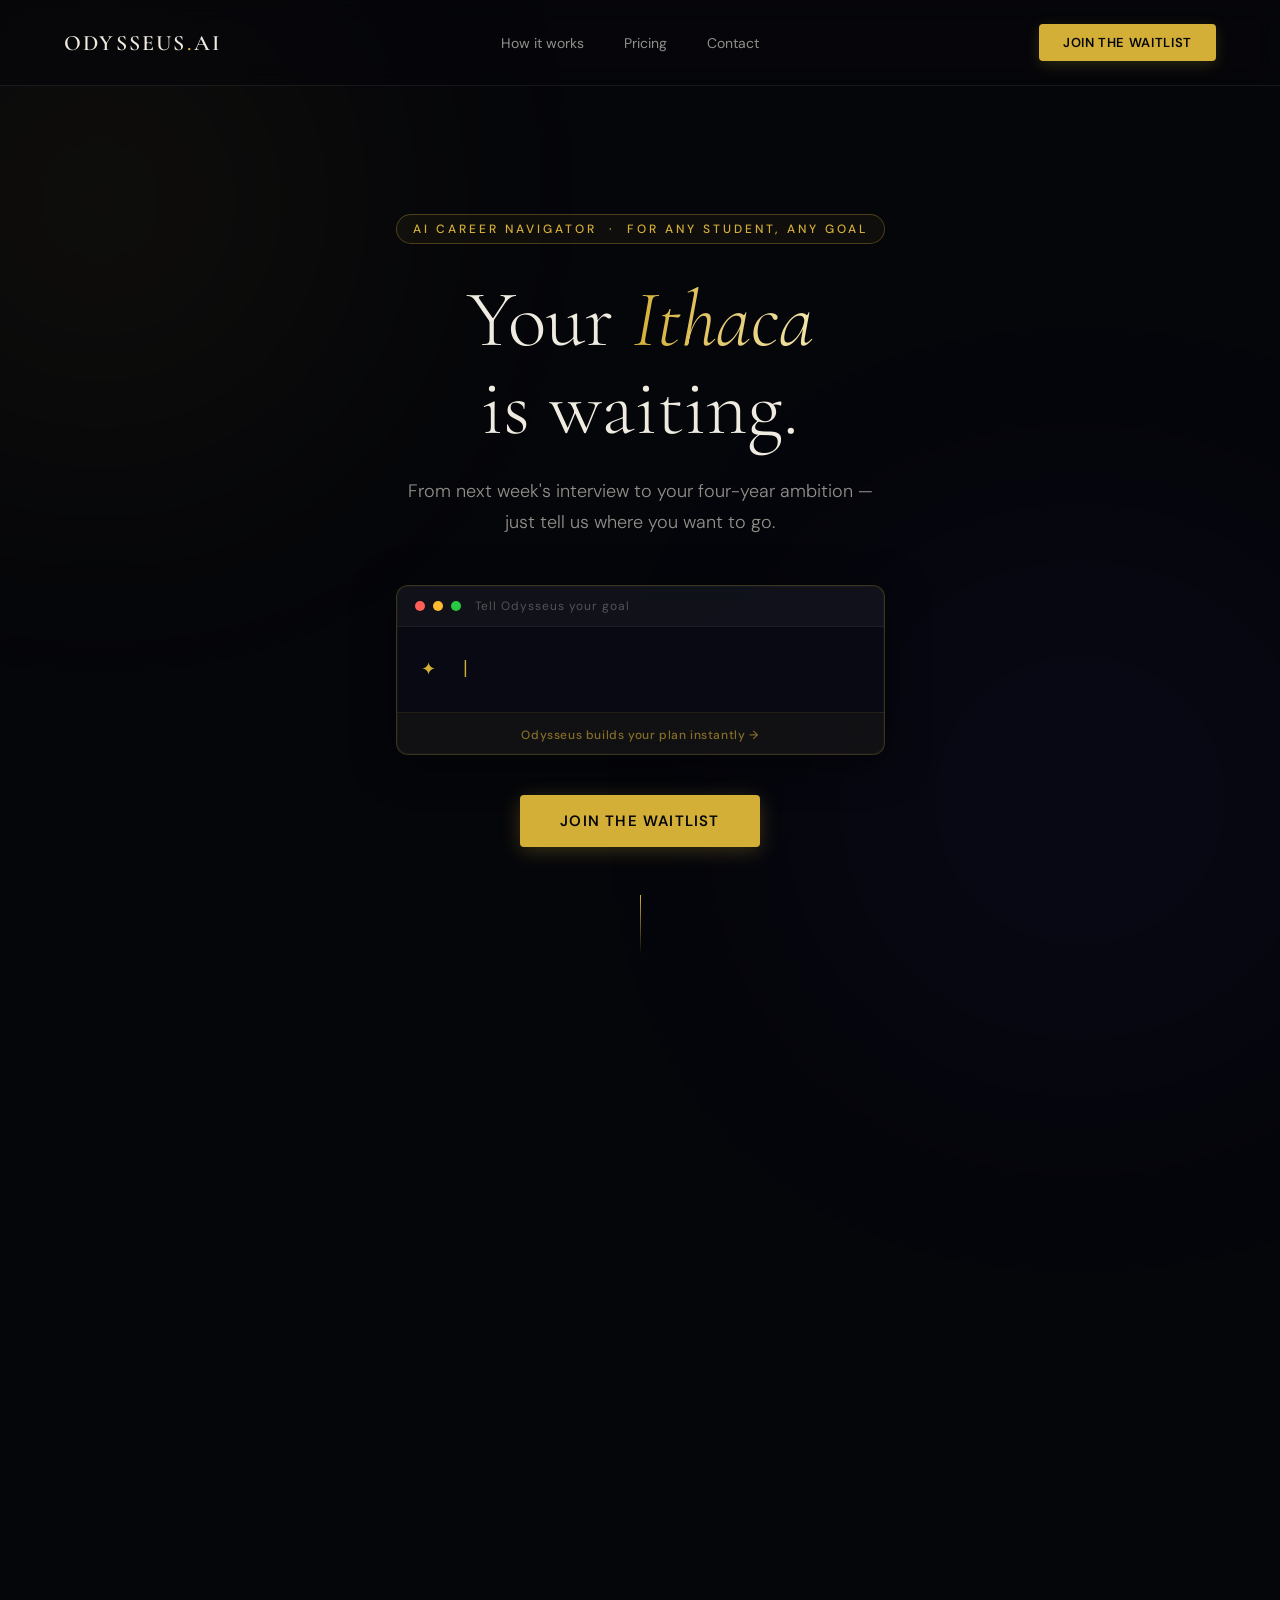
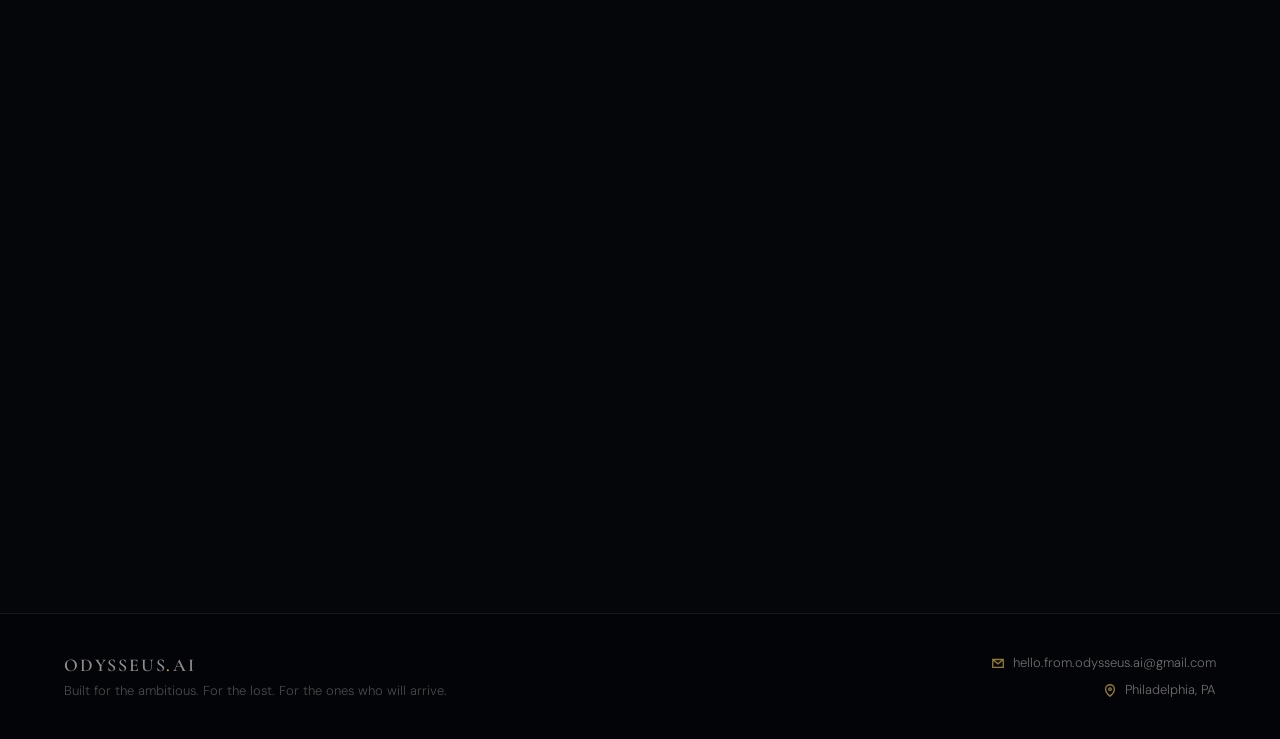
==== index.html @ 11d07e69 "changed to index.html" ====
<!DOCTYPE html>
<html lang="en">
<head>
  <meta charset="UTF-8">
  <meta name="viewport" content="width=device-width, initial-scale=1.0">
  <title>Odysseus AI | Your Ambition, Mapped.</title>
  <meta name="description" content="Odysseus AI is your personal career navigator — for interviews next week, big dreams next year, or the entire journey ahead.">
  <link rel="stylesheet" href="styles.css">
</head>
<body>
  <div class="stars" id="stars"></div>
  <div class="content">

    <nav>
      <a href="#" class="logo">ODYSSEUS<span>.</span>AI</a>
      <div class="nav-links">
        <a href="#how-sec" class="nav-link">How it works</a>
        <a href="#price-sec" class="nav-link">Pricing</a>
        <a href="#contact-sec" class="nav-link">Contact</a>
      </div>
      <a href="https://forms.gle/SqBXgmS1zUqwXqD68" target="_blank" class="nav-cta">Join the Waitlist</a>
    </nav>

    <section class="hero" style="border-top:none;">
      <div class="eyebrow fade-up">AI Career Navigator &nbsp;·&nbsp; For Any Student, Any Goal</div>
      <h1 class="hero-title fade-up delay-1">Your <em>Ithaca</em><br>is waiting.</h1>
      <p class="hero-sub fade-up delay-2">From next week's interview to your four-year ambition —<br>just tell us where you want to go.</p>

      <!-- Typing demo widget -->
      <div class="typing-demo fade-up delay-3" id="typing-demo">
        <div class="typing-header">
          <span class="typing-dot"></span>
          <span class="typing-dot"></span>
          <span class="typing-dot"></span>
          <span class="typing-label">Tell Odysseus your goal</span>
        </div>
        <div class="typing-body">
          <span class="typing-prefix">✦</span>
          <span class="typing-text" id="typing-text"></span>
          <span class="typing-cursor" id="typing-cursor">|</span>
        </div>
        <div class="typing-footer">
          <span class="typing-hint">Odysseus builds your plan instantly →</span>
        </div>
      </div>

      <a href="https://forms.gle/SqBXgmS1zUqwXqD68" target="_blank" class="hero-cta fade-up delay-4">Join the Waitlist</a>
      <div class="scroll-line fade-up" style="animation-delay:1.2s"></div>
    </section>

    <section class="reveal">
      <div class="section-label">The Problem</div>
      <div class="pain-grid">
        <div class="pain-card">
          <div class="pain-num">01</div>
          <p class="pain-text">You have big goals. No clear path to get there.</p>
        </div>
        <div class="pain-card">
          <div class="pain-num">02</div>
          <p class="pain-text">Everyone is busy. Nobody is guiding you.</p>
        </div>
        <div class="pain-card">
          <div class="pain-num">03</div>
          <p class="pain-text">Time moves fast. Most students figure it out too late.</p>
        </div>
      </div>
    </section>

    <section id="how-sec" class="reveal">
      <h2 class="sec-title">How your Odyssey works.</h2>
      <div>
        <div class="step">
          <div class="step-num">I</div>
          <div class="step-content">
            <div class="step-title">Tell us your destination</div>
            <p class="step-desc">An interview in 3 weeks. A startup dream. A medical school application. Landing at Google. Whatever it is — name it, and Odysseus begins charting your course.</p>
          </div>
          <div class="step-tag">Any Goal</div>
        </div>
        <div class="step">
          <div class="step-num">II</div>
          <div class="step-content">
            <div class="step-title">Get your personal roadmap</div>
            <p class="step-desc">Odysseus builds a precise plan — with milestones, timelines, and weekly actions — tailored exactly to where you are and where you're going.</p>
          </div>
          <div class="step-tag">Roadmap</div>
        </div>
        <div class="step">
          <div class="step-num">III</div>
          <div class="step-content">
            <div class="step-title">Execute, adapt, and arrive</div>
            <p class="step-desc">Tasks pushed to your calendar. Weekly check-ins to keep you on course. And when plans change — Odysseus recalibrates with you.</p>
          </div>
          <div class="step-tag">Execution</div>
        </div>
      </div>
    </section>

    <section class="reveal">
      <div class="section-label">What You Can Do</div>
      <h2 class="sec-title">Any horizon. Any timeline.</h2>
      <div class="use-case-list">
        <div class="use-case">
          <div class="use-case-icon">⚡</div>
          <div class="use-case-content">
            <div class="use-case-title">Immediate Goals</div>
            <p class="use-case-desc">Technical interview in 2 weeks? Scholarship deadline next month? Odysseus creates a sprint plan and keeps you focused.</p>
          </div>
          <div class="use-case-tag">Days → Weeks</div>
        </div>
        <div class="use-case">
          <div class="use-case-icon">🧭</div>
          <div class="use-case-content">
            <div class="use-case-title">Semester Milestones</div>
            <p class="use-case-desc">Internship season, research applications, club leadership — Odysseus maps the semester so nothing sneaks up on you.</p>
          </div>
          <div class="use-case-tag">Months</div>
        </div>
        <div class="use-case">
          <div class="use-case-icon">🌊</div>
          <div class="use-case-content">
            <div class="use-case-title">The Full Journey</div>
            <p class="use-case-desc">4 years of college. From orientation to offer letter. Odysseus holds the long view so you can focus on what's in front of you.</p>
          </div>
          <div class="use-case-tag">1–4 Years</div>
        </div>
      </div>
    </section>

    <section id="price-sec" class="reveal">
      <div class="section-label">Pricing</div>
      <h2 class="sec-title">Choose your vessel.</h2>
      <div class="price-grid">
        <div class="price-card">
          <div class="price-tier">Explorer</div>
          <div class="price-amount">$0</div>
          <div class="price-period">forever free</div>
          <ul class="price-features">
            <li><span class="check"></span>AI roadmap builder <span class="feat-limit">5 goals/week</span></li>
            <li><span class="check"></span>Weekly task planner <span class="feat-limit">resets weekly</span></li>
            <li><span class="check"></span>Basic milestone tracking</li>
            <li><span class="check"></span>Notion workspace template</li>
            <li><span class="check"></span>Monthly AI check-in</li>
          </ul>
        </div>
        <div class="price-card featured">
          <div class="price-badge">Most Popular</div>
          <div class="price-tier">Navigator</div>
          <div class="price-amount">$12</div>
          <div class="price-period">per month</div>
          <ul class="price-features">
            <li><span class="check"></span>Everything in Explorer <span class="feat-limit">unlimited</span></li>
            <li><span class="check"></span>Full weekly task breakdown</li>
            <li><span class="check"></span>Google Calendar sync</li>
            <li><span class="check"></span>Editable Notion workspace</li>
            <li><span class="check"></span>Weekly AI navigation check-ins</li>
            <li><span class="check"></span>Goal recalibration anytime</li>
            <li><span class="check"></span>Progress & streak tracking</li>
          </ul>
        </div>
        <div class="price-card">
          <div class="price-tier">Odysseus</div>
          <div class="price-amount">$29</div>
          <div class="price-period">per month</div>
          <ul class="price-features">
            <li><span class="check"></span>Everything in Navigator</li>
            <li><span class="check"></span>Live job market & salary data</li>
            <li><span class="check"></span>Industry & company research reports</li>
            <li><span class="check"></span>Company-specific interview prep</li>
            <li><span class="check"></span>Resume & LinkedIn AI review</li>
            <li><span class="check"></span>1-on-1 monthly strategy call</li>
            <li><span class="check"></span>Mentor network access</li>
          </ul>
        </div>
      </div>
      <p class="price-note">Pricing is indicative — join the waitlist and you'll be the first to know when we launch.</p>
    </section>


    <section class="quote-section reveal">
      <div class="quote-mark">"</div>
      <p class="quote-text">Odysseus took 10 years and still made it home. The sea is wide, the monsters are real — but Ithaca is always waiting.</p>
      <div class="quote-attr">The Odysseus Promise</div>
    </section>

    <section class="final-cta reveal">
      <h2 class="final-title">Your Odyssey<br>begins <em>now.</em></h2>
      <p class="final-sub">Stop drifting. Start rowing.<br>Your Ithaca is closer than you think.</p>
      <a href="https://forms.gle/SqBXgmS1zUqwXqD68" target="_blank" class="final-btn">Join the Waitlist</a>
    </section>

    <section id="contact-sec" class="reveal contact-section">
      <div class="section-label">Contact</div>
      <div class="contact-row">
        <a href="mailto:hello.from.odysseus.ai@gmail.com" class="contact-item">
          <span class="contact-item-label">Email</span>
          <span class="contact-item-value">hello.from.odysseus.ai@gmail.com</span>
        </a>
        <div class="contact-divider"></div>
        <div class="contact-item">
          <span class="contact-item-label">Location</span>
          <span class="contact-item-value">Philadelphia, PA</span>
        </div>
      </div>
    </section>

    <footer>
      <div class="footer-left">
        <div class="footer-logo">ODYSSEUS<span>.</span>AI</div>
        <div class="footer-copy">Built for the ambitious. For the lost. For the ones who will arrive.</div>
      </div>
      <div class="footer-contact">
        <div class="footer-contact-item">
          <svg viewBox="0 0 16 16" fill="none" stroke="currentColor" stroke-width="1.5">
            <path d="M2 4l6 5 6-5M2 4h12v9H2V4z"/>
          </svg>
          <a href="mailto:hello.from.odysseus.ai@gmail.com">hello.from.odysseus.ai@gmail.com</a>
        </div>
        <div class="footer-contact-item">
          <svg viewBox="0 0 16 16" fill="none" stroke="currentColor" stroke-width="1.5">
            <path d="M8 2C5.2 2 3 4.2 3 7c0 4 5 8 5 8s5-4 5-8c0-2.8-2.2-5-5-5zm0 6.5a1.5 1.5 0 110-3 1.5 1.5 0 010 3z"/>
          </svg>
          <span>Philadelphia, PA</span>
        </div>
      </div>
    </footer>

  </div>

  <script src="script.js"></script>
</body>
</html>
---- styles.css ----
@import url('https://fonts.googleapis.com/css2?family=Cormorant+Garamond:ital,wght@0,300;0,400;0,600;1,300;1,400&family=DM+Sans:wght@300;400;500;600&family=JetBrains+Mono:wght@400;500&display=swap');

:root {
  --bg: #05060a;
  --bg-card: rgba(255, 255, 255, 0.02);
  --bg-card-hover: rgba(255, 255, 255, 0.05);
  --text-main: #f0ebe0;
  --text-muted: rgba(240, 235, 224, 0.6);
  --accent: #d4af37;
  --border-light: rgba(240, 235, 224, 0.08);
  --border-accent: rgba(212, 175, 55, 0.3);
  --font-serif: 'Cormorant Garamond', serif;
  --font-sans: 'DM Sans', sans-serif;
  --z-background: -10;
  --z-stars: -5;
  --z-content: 1;
}

html {
  scroll-behavior: smooth;
}

* {
  box-sizing: border-box;
  margin: 0;
  padding: 0;
}

body {
  font-family: var(--font-sans);
  background: var(--bg);
  color: var(--text-main);
  overflow-x: hidden;
  position: relative;
  -webkit-font-smoothing: antialiased;
}

/* Background glowing orbs */
body::before, body::after {
  content: '';
  position: fixed;
  width: 600px;
  height: 600px;
  border-radius: 50%;
  filter: blur(150px);
  z-index: var(--z-background);
  opacity: 0.15;
  pointer-events: none;
}

body::before {
  top: -100px;
  left: -200px;
  background: radial-gradient(circle, var(--accent), transparent 70%);
}

body::after {
  bottom: -200px;
  right: -100px;
  background: radial-gradient(circle, #5b4dff, transparent 70%);
}

.stars {
  position: fixed;
  top: 0;
  left: 0;
  right: 0;
  bottom: 0;
  pointer-events: none;
  z-index: var(--z-stars);
}

.star {
  position: absolute;
  background: #fff;
  border-radius: 50%;
  box-shadow: 0 0 4px #fff;
  animation: twinkle 3s infinite alternate;
}

@keyframes twinkle {
  0% { opacity: 0.1; transform: scale(0.8); }
  100% { opacity: 0.8; transform: scale(1.2); }
}

.content {
  position: relative;
  z-index: var(--z-content);
  display: flex;
  flex-direction: column;
  min-height: 100vh;
}

nav {
  display: flex;
  align-items: center;
  justify-content: space-between;
  padding: 1.5rem 4rem;
  background: rgba(5, 6, 10, 0.6);
  backdrop-filter: blur(12px);
  -webkit-backdrop-filter: blur(12px);
  border-bottom: 1px solid var(--border-light);
  position: sticky;
  top: 0;
  z-index: 100;
}

.logo {
  font-family: var(--font-serif);
  font-size: 22px;
  font-weight: 600;
  letter-spacing: 0.1em;
  color: var(--text-main);
  text-decoration: none;
}

.logo span {
  color: var(--accent);
}

.nav-links {
  display: flex;
  gap: 2.5rem;
  align-items: center;
}

.nav-link {
  font-size: 14px;
  font-weight: 400;
  color: var(--text-muted);
  text-decoration: none;
  transition: all 0.3s ease;
  position: relative;
}

.nav-link:hover {
  color: var(--text-main);
}

.nav-link::after {
  content: '';
  position: absolute;
  bottom: -4px;
  left: 0;
  width: 0%;
  height: 1px;
  background: var(--accent);
  transition: width 0.3s ease;
}

.nav-link:hover::after {
  width: 100%;
}

.nav-cta {
  font-size: 13px;
  font-weight: 600;
  color: var(--bg);
  background: var(--accent);
  text-decoration: none;
  padding: 10px 24px;
  border-radius: 4px;
  letter-spacing: 0.05em;
  text-transform: uppercase;
  transition: all 0.3s ease;
  box-shadow: 0 4px 15px rgba(212, 175, 55, 0.2);
}

.nav-cta:hover {
  transform: translateY(-2px);
  box-shadow: 0 6px 20px rgba(212, 175, 55, 0.4);
}

.hero {
  text-align: center;
  padding: 8rem 2rem 5rem;
  max-width: 800px;
  margin: 0 auto;
}

.eyebrow {
  font-size: 12px;
  font-weight: 500;
  letter-spacing: 0.25em;
  color: var(--accent);
  text-transform: uppercase;
  margin-bottom: 2rem;
  display: inline-block;
  padding: 6px 16px;
  border: 1px solid var(--border-accent);
  border-radius: 20px;
  background: rgba(212, 175, 55, 0.05);
}

.hero-title {
  font-family: var(--font-serif);
  font-size: 80px;
  font-weight: 300;
  line-height: 1.1;
  color: var(--text-main);
  margin-bottom: 1.5rem;
}

.hero-title em {
  font-style: italic;
  background: linear-gradient(to right, #d4af37, #f3e5ab);
  -webkit-background-clip: text;
  -webkit-text-fill-color: transparent;
  background-clip: text;
}

.hero-sub {
  font-size: 18px;
  font-weight: 300;
  color: var(--text-muted);
  line-height: 1.7;
  margin-bottom: 3rem;
  max-width: 600px;
  margin-left: auto;
  margin-right: auto;
}

.hero-cta {
  display: inline-block;
  font-size: 15px;
  font-weight: 600;
  letter-spacing: 0.08em;
  color: var(--bg);
  background: var(--accent);
  text-decoration: none;
  padding: 16px 40px;
  border-radius: 4px;
  transition: all 0.3s ease;
  text-transform: uppercase;
  box-shadow: 0 4px 20px rgba(212, 175, 55, 0.25);
}

.hero-cta:hover {
  transform: translateY(-2px);
  box-shadow: 0 8px 25px rgba(212, 175, 55, 0.4);
}

.scroll-line {
  width: 1px;
  height: 60px;
  background: linear-gradient(to bottom, var(--accent), transparent);
  margin: 3rem auto 0;
}

/* ── Typing Demo ─────────────────────────────────────── */
.typing-demo {
  margin: 2.5rem auto 2.5rem;
  max-width: 600px;
  background: rgba(10, 12, 22, 0.7);
  border: 1px solid rgba(212, 175, 55, 0.25);
  border-radius: 12px;
  overflow: hidden;
  box-shadow: 0 8px 40px rgba(0,0,0,0.5), 0 0 0 1px rgba(255,255,255,0.03) inset;
  backdrop-filter: blur(12px);
  -webkit-backdrop-filter: blur(12px);
}

.typing-header {
  display: flex;
  align-items: center;
  gap: 8px;
  padding: 12px 18px;
  background: rgba(255,255,255,0.03);
  border-bottom: 1px solid rgba(255,255,255,0.05);
}

.typing-dot {
  width: 10px;
  height: 10px;
  border-radius: 50%;
  background: rgba(255,255,255,0.12);
}
.typing-dot:nth-child(1) { background: #ff5f57; }
.typing-dot:nth-child(2) { background: #febc2e; }
.typing-dot:nth-child(3) { background: #28c840; }

.typing-label {
  font-size: 12px;
  color: rgba(240,235,224,0.3);
  letter-spacing: 0.08em;
  margin-left: 6px;
}

.typing-body {
  padding: 1.75rem 1.5rem;
  display: flex;
  align-items: flex-start;
  gap: 12px;
  min-height: 80px;
}

.typing-prefix {
  color: var(--accent);
  font-size: 18px;
  flex-shrink: 0;
  margin-top: 2px;
}

.typing-text {
  font-family: 'JetBrains Mono', monospace;
  font-size: 16px;
  font-weight: 400;
  color: var(--text-main);
  line-height: 1.6;
  letter-spacing: 0.01em;
}

.typing-cursor {
  font-family: 'JetBrains Mono', monospace;
  font-size: 18px;
  color: var(--accent);
  font-weight: 300;
  line-height: 1.6;
  transition: opacity 0.1s;
}

.typing-footer {
  padding: 10px 18px;
  background: rgba(212,175,55,0.04);
  border-top: 1px solid rgba(212,175,55,0.1);
}

.typing-hint {
  font-size: 12px;
  color: rgba(212,175,55,0.6);
  letter-spacing: 0.05em;
  font-weight: 500;
}

/* Animations that are purely for load */
.fade-up {
  opacity: 0;
  animation: fadeUpAnim 0.8s forwards ease-out;
}
.delay-1 { animation-delay: 0.2s; }
.delay-2 { animation-delay: 0.4s; }
.delay-3 { animation-delay: 0.6s; }
.delay-4 { animation-delay: 0.8s; }

@keyframes fadeUpAnim {
  from { opacity: 0; transform: translateY(20px); }
  to { opacity: 1; transform: translateY(0); }
}

/* Scroll reveal via JS */
.reveal {
  opacity: 0;
  transform: translateY(30px);
  transition: all 0.8s cubic-bezier(0.5, 0, 0, 1);
}
.reveal.active {
  opacity: 1;
  transform: translateY(0);
}

section {
  padding: 7rem 2rem;
  max-width: 900px;
  margin: 0 auto;
  border-top: 1px solid var(--border-light);
}

.section-label {
  font-size: 12px;
  font-weight: 500;
  letter-spacing: 0.2em;
  color: var(--accent);
  text-transform: uppercase;
  margin-bottom: 2.5rem;
  display: flex;
  align-items: center;
  gap: 12px;
}

.section-label::before {
  content: '';
  width: 30px;
  height: 1px;
  background: var(--accent);
}

.sec-title {
  font-family: var(--font-serif);
  font-size: 48px;
  font-weight: 300;
  color: var(--text-main);
  margin-bottom: 3.5rem;
  line-height: 1.2;
}

.pain-grid {
  display: grid;
  grid-template-columns: repeat(auto-fit, minmax(240px, 1fr));
  gap: 1.5rem;
}

.pain-card {
  background: var(--bg-card);
  border: 1px solid var(--border-light);
  border-radius: 8px;
  padding: 2.5rem 2rem;
  transition: all 0.4s ease;
  backdrop-filter: blur(10px);
  -webkit-backdrop-filter: blur(10px);
}

.pain-card:hover {
  background: var(--bg-card-hover);
  transform: translateY(-5px);
  border-color: var(--border-accent);
  box-shadow: 0 10px 30px rgba(0,0,0,0.5);
}

.pain-num {
  font-family: var(--font-serif);
  font-size: 56px;
  font-weight: 300;
  color: rgba(212, 175, 55, 0.15);
  line-height: 1;
  margin-bottom: 1rem;
  transition: color 0.4s ease;
}

.pain-card:hover .pain-num {
  color: rgba(212, 175, 55, 0.4);
}

.pain-text {
  font-size: 16px;
  font-weight: 300;
  line-height: 1.7;
  color: var(--text-muted);
}

.step {
  display: flex;
  gap: 2.5rem;
  padding: 3rem 0;
  border-bottom: 1px solid var(--border-light);
  align-items: flex-start;
  transition: all 0.3s ease;
}

.step:first-of-type {
  border-top: 1px solid var(--border-light);
}

.step:hover {
  background: rgba(255, 255, 255, 0.01);
  padding-left: 1rem;
}

.step-num {
  font-family: var(--font-serif);
  font-size: 16px;
  color: var(--accent);
  min-width: 32px;
  padding-top: 2px;
  letter-spacing: 0.1em;
}

.step-content {
  flex: 1;
}

.step-title {
  font-size: 20px;
  font-weight: 500;
  color: var(--text-main);
  margin-bottom: 0.75rem;
}

.step-desc {
  font-size: 15px;
  font-weight: 300;
  color: var(--text-muted);
  line-height: 1.7;
}

.step-tag {
  font-size: 11px;
  font-weight: 600;
  letter-spacing: 0.1em;
  color: var(--accent);
  border: 1px solid var(--border-accent);
  padding: 4px 12px;
  border-radius: 20px;
  white-space: nowrap;
  background: rgba(212, 175, 55, 0.05);
}

/* SIGNUP */
.signup-wrap {
  background: linear-gradient(145deg, rgba(20, 22, 35, 0.8), rgba(10, 12, 20, 0.9));
  border: 1px solid var(--border-accent);
  border-radius: 12px;
  padding: 4rem;
  max-width: 600px;
  margin: 0 auto;
  box-shadow: 0 20px 50px rgba(0,0,0,0.5), inset 0 0 0 1px rgba(255,255,255,0.02);
  backdrop-filter: blur(20px);
  -webkit-backdrop-filter: blur(20px);
}

.signup-title {
  font-family: var(--font-serif);
  font-size: 38px;
  font-weight: 300;
  color: var(--text-main);
  margin-bottom: 0.5rem;
  text-align: center;
}

.signup-sub {
  font-size: 15px;
  color: var(--text-muted);
  text-align: center;
  margin-bottom: 2.5rem;
  font-weight: 300;
}

.field {
  margin-bottom: 1.5rem;
}

.field label {
  display: block;
  font-size: 12px;
  font-weight: 600;
  letter-spacing: 0.15em;
  color: var(--text-muted);
  text-transform: uppercase;
  margin-bottom: 0.75rem;
}

.field input,
.field select,
.field textarea {
  width: 100%;
  background: rgba(0, 0, 0, 0.2);
  border: 1px solid var(--border-light);
  color: var(--text-main);
  padding: 14px 16px;
  border-radius: 6px;
  font-size: 15px;
  font-family: var(--font-sans);
  outline: none;
  transition: all 0.3s ease;
  resize: none;
}

.field input::placeholder,
.field textarea::placeholder {
  color: rgba(240, 235, 224, 0.3);
}

.field input:focus,
.field select:focus,
.field textarea:focus {
  border-color: var(--accent);
  background: rgba(0, 0, 0, 0.4);
  box-shadow: 0 0 0 3px rgba(212, 175, 55, 0.1);
}

.field select {
  appearance: none;
  background-image: url("data:image/svg+xml,%3Csvg xmlns='http://www.w3.org/2000/svg' width='10' height='6'%3E%3Cpath d='M0 0l5 6 5-6z' fill='%23d4af37'/%3E%3C/svg%3E");
  background-repeat: no-repeat;
  background-position: right 16px center;
  cursor: pointer;
}

.field select option {
  background: var(--bg);
  color: var(--text-main);
}

.submit-btn {
  width: 100%;
  background: var(--accent);
  color: var(--bg);
  border: none;
  padding: 16px;
  font-size: 15px;
  font-weight: 600;
  letter-spacing: 0.1em;
  border-radius: 6px;
  cursor: pointer;
  margin-top: 1rem;
  transition: all 0.3s ease;
  text-transform: uppercase;
}

.submit-btn:hover {
  transform: translateY(-2px);
  box-shadow: 0 8px 25px rgba(212, 175, 55, 0.3);
}

.signup-note {
  text-align: center;
  font-size: 13px;
  color: rgba(240, 235, 224, 0.4);
  margin-top: 1.5rem;
  font-weight: 300;
}

/* PRICING */
.price-grid {
  display: grid;
  grid-template-columns: repeat(auto-fit, minmax(260px, 1fr));
  gap: 2rem;
  align-items: center;
}

.price-card {
  background: var(--bg-card);
  border: 1px solid var(--border-light);
  padding: 3rem 2rem;
  border-radius: 12px;
  position: relative;
  transition: all 0.4s ease;
  backdrop-filter: blur(10px);
  -webkit-backdrop-filter: blur(10px);
}

.price-card:hover {
  background: var(--bg-card-hover);
  transform: translateY(-10px);
  border-color: rgba(240, 235, 224, 0.2);
}

.price-card.featured {
  background: linear-gradient(180deg, rgba(20, 22, 35, 0.6) 0%, rgba(10, 12, 20, 0.8) 100%);
  border: 1px solid var(--border-accent);
  transform: scale(1.05);
  box-shadow: 0 20px 40px rgba(0,0,0,0.4);
}

.price-card.featured:hover {
  transform: scale(1.05) translateY(-5px);
  box-shadow: 0 30px 50px rgba(0,0,0,0.6);
}

.price-badge {
  position: absolute;
  top: -12px;
  left: 50%;
  transform: translateX(-50%);
  font-size: 11px;
  font-weight: 600;
  letter-spacing: 0.15em;
  text-transform: uppercase;
  color: var(--bg);
  background: var(--accent);
  padding: 4px 16px;
  border-radius: 20px;
}

.price-tier {
  font-size: 14px;
  font-weight: 600;
  letter-spacing: 0.15em;
  color: var(--text-muted);
  text-transform: uppercase;
  margin-bottom: 0.5rem;
}

.price-amount {
  font-family: var(--font-serif);
  font-size: 64px;
  font-weight: 300;
  color: var(--text-main);
  line-height: 1;
}

.price-period {
  font-size: 14px;
  color: rgba(240, 235, 224, 0.4);
  font-weight: 300;
  margin-bottom: 2rem;
}

.price-features {
  list-style: none;
  margin-bottom: 2.5rem;
}

.price-features li {
  font-size: 14px;
  font-weight: 300;
  color: var(--text-muted);
  padding: 10px 0;
  border-bottom: 1px solid rgba(240, 235, 224, 0.05);
  display: flex;
  align-items: center;
  gap: 12px;
}

.price-features li:last-child {
  border-bottom: none;
}

.feat-limit {
  font-size: 10px;
  font-weight: 600;
  letter-spacing: 0.1em;
  text-transform: uppercase;
  color: rgba(212, 175, 55, 0.7);
  background: rgba(212, 175, 55, 0.08);
  border: 1px solid rgba(212, 175, 55, 0.2);
  padding: 2px 7px;
  border-radius: 20px;
  margin-left: auto;
  white-space: nowrap;
}

.check {
  width: 16px;
  height: 16px;
  border-radius: 50%;
  background: rgba(212, 175, 55, 0.15);
  display: inline-flex;
  align-items: center;
  justify-content: center;
  flex-shrink: 0;
}

.check::after {
  content: '';
  width: 6px;
  height: 6px;
  border-radius: 50%;
  background: var(--accent);
  display: block;
}

.price-btn {
  width: 100%;
  background: transparent;
  border: 1px solid var(--accent);
  color: var(--accent);
  padding: 14px;
  font-size: 14px;
  font-weight: 600;
  letter-spacing: 0.1em;
  border-radius: 6px;
  cursor: pointer;
  transition: all 0.3s ease;
  text-transform: uppercase;
  text-decoration: none;
  display: inline-block;
  text-align: center;
}

.price-btn:hover {
  background: rgba(212, 175, 55, 0.1);
}

.price-btn.primary {
  background: var(--accent);
  color: var(--bg);
}

.price-btn.primary:hover {
  background: #e6c245;
  box-shadow: 0 4px 15px rgba(212, 175, 55, 0.3);
}

.price-note {
  margin-top: 2rem;
  font-size: 13px;
  font-weight: 300;
  color: var(--text-muted);
  text-align: center;
}



/* ── Use Cases ───────────────────────────────────────── */
.use-case-list {
  display: flex;
  flex-direction: column;
  gap: 1px;
  background: var(--border-light);
  border-radius: 12px;
  overflow: hidden;
}

.use-case {
  background: var(--bg);
  padding: 2rem 2.5rem;
  display: flex;
  align-items: center;
  gap: 2rem;
  transition: all 0.35s ease;
  cursor: default;
}

.use-case:hover {
  background: var(--bg-card-hover);
  padding-left: 3rem;
}

.use-case-icon {
  font-size: 28px;
  min-width: 40px;
  text-align: center;
}

.use-case-content {
  flex: 1;
}

.use-case-title {
  font-size: 17px;
  font-weight: 500;
  color: var(--text-main);
  margin-bottom: 4px;
}

.use-case-desc {
  font-size: 14px;
  font-weight: 300;
  color: var(--text-muted);
  line-height: 1.65;
}

.use-case-tag {
  font-size: 12px;
  font-weight: 600;
  letter-spacing: 0.1em;
  color: var(--accent);
  border: 1px solid var(--border-accent);
  padding: 5px 14px;
  border-radius: 20px;
  white-space: nowrap;
  background: rgba(212,175,55,0.05);
}

/* ── Contact Section ─────────────────────────────────── */
.contact-section {
  padding-top: 3rem;
  padding-bottom: 3rem;
}

.contact-row {
  display: flex;
  align-items: center;
  gap: 0;
  flex-wrap: wrap;
}

.contact-item {
  display: flex;
  flex-direction: column;
  gap: 4px;
  padding: 1.25rem 2.5rem;
  text-decoration: none;
  transition: background 0.25s ease;
  border-radius: 8px;
}

a.contact-item:hover {
  background: rgba(255, 255, 255, 0.03);
}

a.contact-item:hover .contact-item-value {
  color: var(--accent);
}

.contact-item-label {
  font-size: 11px;
  font-weight: 600;
  letter-spacing: 0.18em;
  text-transform: uppercase;
  color: var(--accent);
}

.contact-item-value {
  font-size: 15px;
  font-weight: 300;
  color: var(--text-main);
  transition: color 0.2s ease;
}

.contact-divider {
  width: 1px;
  height: 36px;
  background: var(--border-light);
  flex-shrink: 0;
}

/* QUOTE */
.quote-section {
  text-align: center;
  padding: 10rem 2rem;
}

.quote-mark {
  font-family: var(--font-serif);
  font-size: 100px;
  font-weight: 300;
  color: rgba(212, 175, 55, 0.2);
  line-height: 0;
  margin-bottom: 2rem;
}

.quote-text {
  font-family: var(--font-serif);
  font-size: 36px;
  font-weight: 300;
  font-style: italic;
  line-height: 1.4;
  color: var(--text-main);
  margin-bottom: 2rem;
  max-width: 800px;
  margin-left: auto;
  margin-right: auto;
}

.quote-attr {
  font-size: 13px;
  letter-spacing: 0.2em;
  color: var(--accent);
  text-transform: uppercase;
  font-weight: 600;
}

/* FINAL */
.final-cta {
  text-align: center;
  background: linear-gradient(180deg, var(--bg) 0%, rgba(20, 22, 35, 0.5) 100%);
  padding: 8rem 2rem;
  border-top: none;
}

.final-title {
  font-family: var(--font-serif);
  font-size: 64px;
  font-weight: 300;
  color: var(--text-main);
  line-height: 1.1;
  margin-bottom: 1.5rem;
}

.final-title em {
  font-style: italic;
  color: var(--accent);
}

.final-sub {
  font-size: 18px;
  font-weight: 300;
  color: var(--text-muted);
  margin-bottom: 3rem;
  line-height: 1.7;
}

.final-btn {
  display: inline-block;
  font-size: 15px;
  font-weight: 600;
  letter-spacing: 0.1em;
  color: var(--bg);
  background: var(--accent);
  text-decoration: none;
  padding: 18px 48px;
  border-radius: 6px;
  transition: all 0.3s ease;
  text-transform: uppercase;
  box-shadow: 0 4px 20px rgba(212, 175, 55, 0.3);
}

.final-btn:hover {
  transform: translateY(-3px);
  box-shadow: 0 10px 30px rgba(212, 175, 55, 0.5);
}

footer {
  padding: 2.5rem 4rem;
  border-top: 1px solid var(--border-light);
  display: flex;
  align-items: center;
  justify-content: space-between;
  flex-wrap: wrap;
  gap: 2rem;
  background: #030408;
  margin-top: auto;
}

.footer-left {
  display: flex;
  flex-direction: column;
  gap: 6px;
}

.footer-logo {
  font-family: var(--font-serif);
  font-size: 18px;
  font-weight: 600;
  color: var(--text-muted);
  letter-spacing: 0.1em;
}

.footer-logo span {
  color: var(--accent);
}

.footer-copy {
  font-size: 13px;
  color: rgba(240, 235, 224, 0.3);
  font-weight: 300;
}

.footer-contact {
  display: flex;
  flex-direction: column;
  gap: 10px;
  align-items: flex-end;
}

.footer-contact-item {
  display: flex;
  align-items: center;
  gap: 8px;
  font-size: 13px;
  color: rgba(240, 235, 224, 0.45);
  font-weight: 300;
  transition: color 0.2s ease;
}

.footer-contact-item:hover {
  color: var(--accent);
}

.footer-contact-item svg {
  width: 14px;
  height: 14px;
  stroke: var(--accent);
  flex-shrink: 0;
  opacity: 0.7;
}

.footer-contact-item a {
  color: inherit;
  text-decoration: none;
  transition: color 0.2s ease;
}

.footer-contact-item a:hover {
  color: var(--accent);
}

@media(max-width:800px) {
  .price-grid {
    grid-template-columns: 1fr;
  }
  .price-card.featured {
    transform: none;
  }
  .price-card.featured:hover {
    transform: translateY(-5px);
  }
  .use-case {
    flex-direction: column;
    align-items: flex-start;
    gap: 1rem;
  }
  .use-case-tag {
    align-self: flex-start;
  }
  .step {
    flex-direction: column;
    gap: 1rem;
  }
}

@media(max-width:600px) {
  nav {
    padding: 1.5rem 2rem;
  }
  .hero-title {
    font-size: 52px;
  }
  .sec-title {
    font-size: 36px;
  }
  .nav-links {
    display: none;
  }
  .signup-wrap {
    padding: 2rem;
  }
  .quote-text {
    font-size: 24px;
  }
  .final-title {
    font-size: 42px;
  }
}
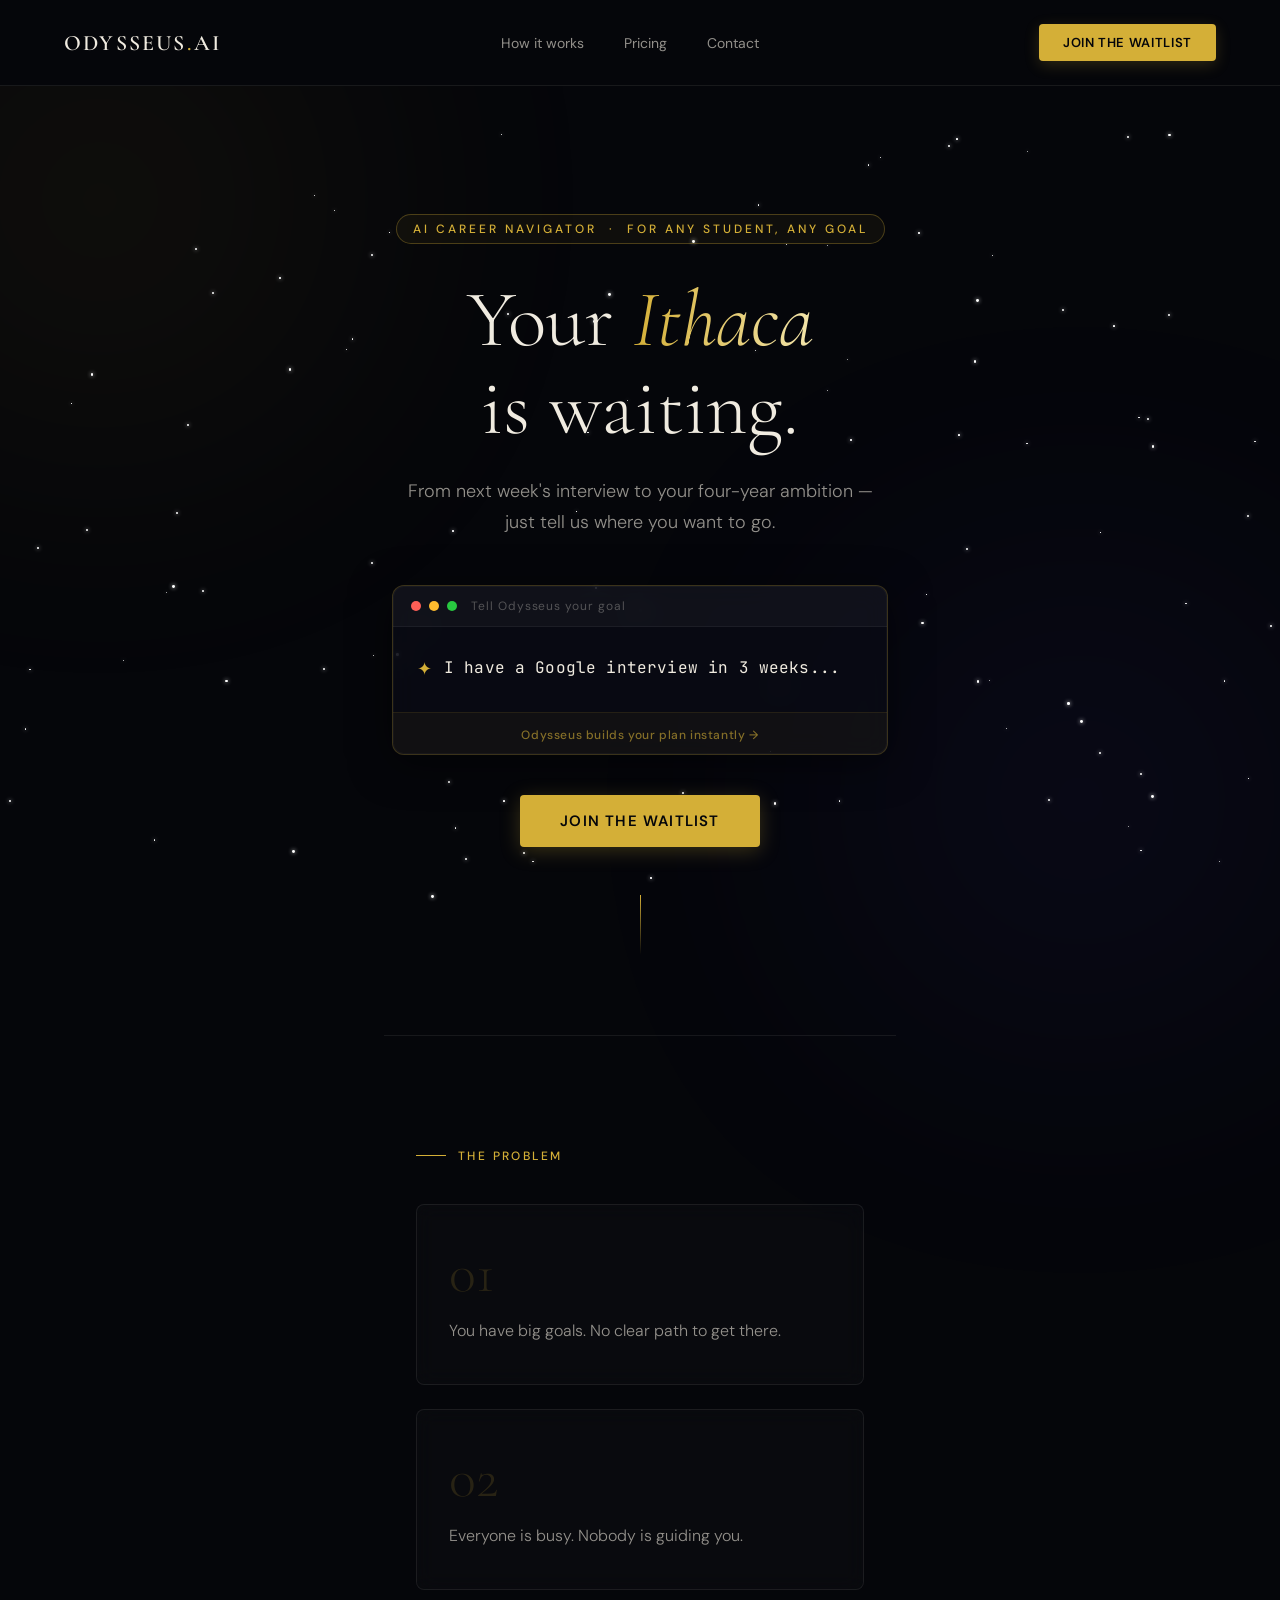
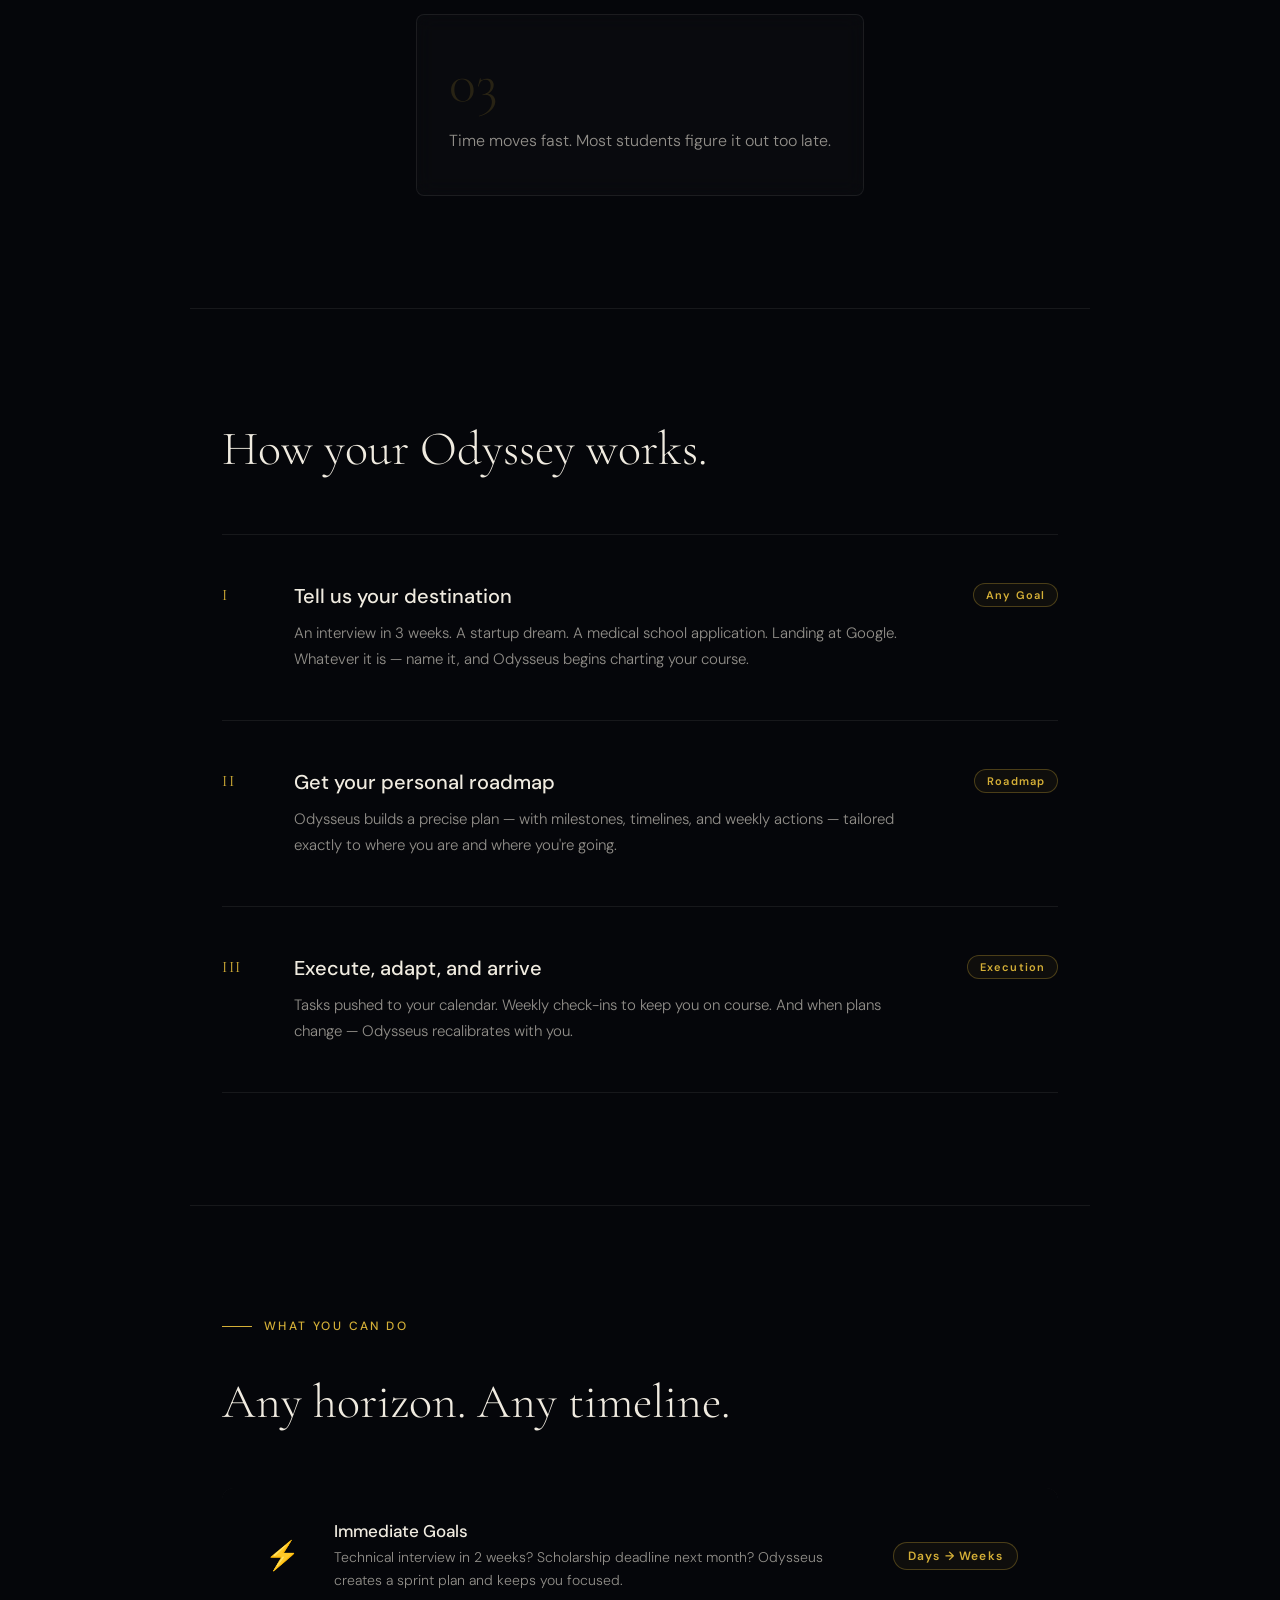
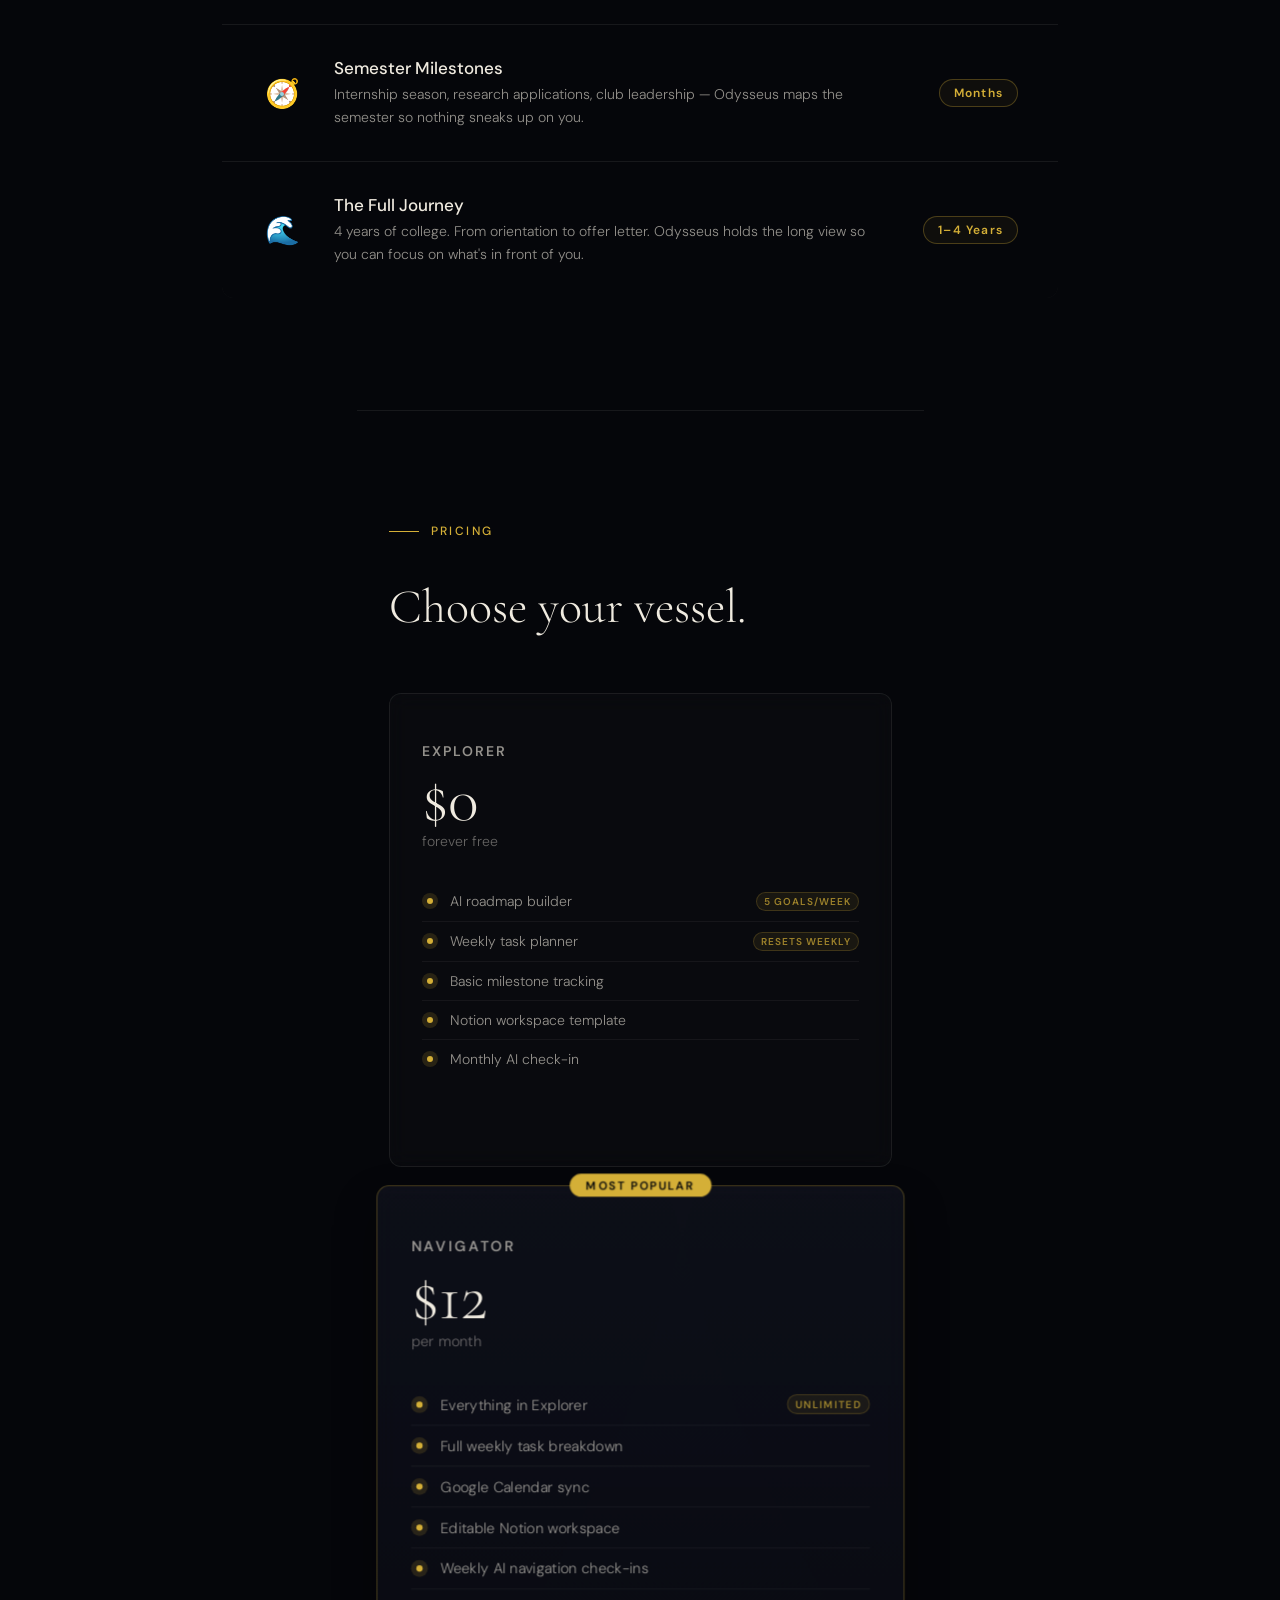
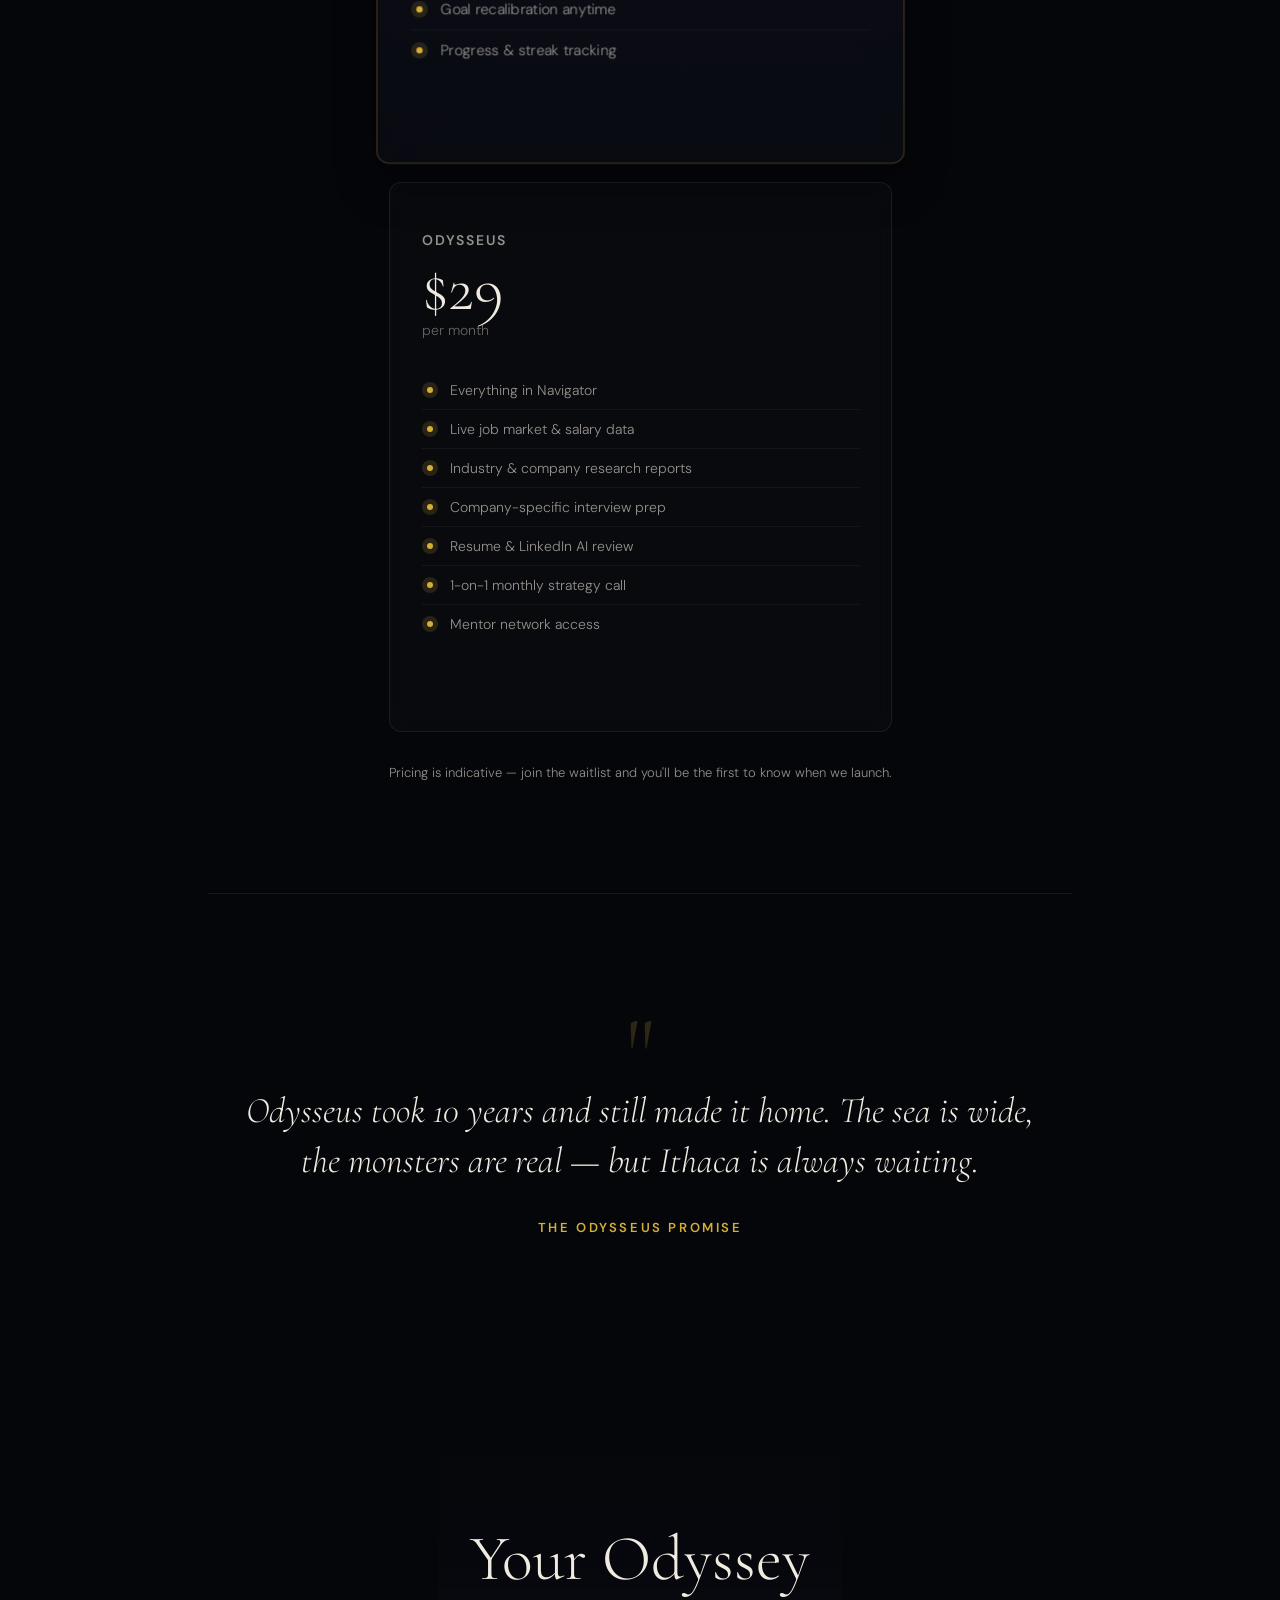
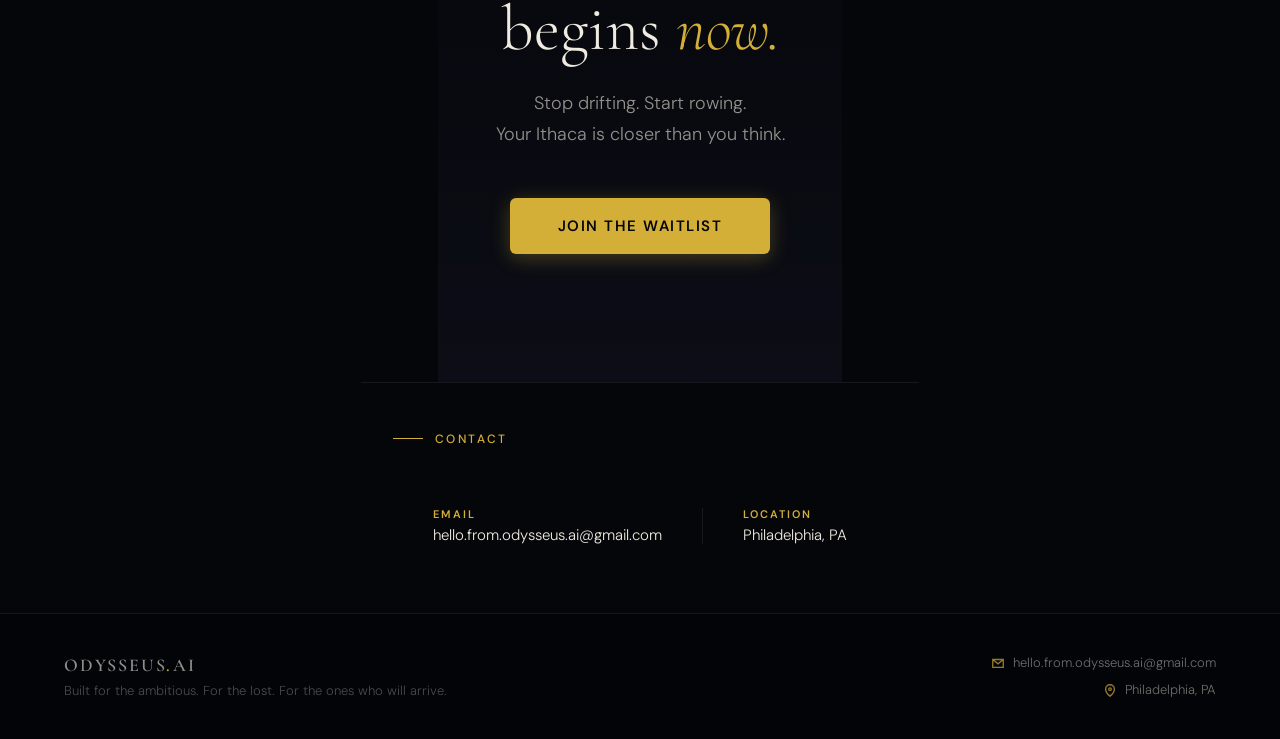
==== commit 60188cbb: "changed to index.html" ====
--- a/index.html
+++ b/index.html
@@ -13,13 +13,19 @@
 
     <nav>
       <a href="#" class="logo">ODYSSEUS<span>.</span>AI</a>
-      <div class="nav-links">
+      <div class="nav-links" id="nav-links">
         <a href="#how-sec" class="nav-link">How it works</a>
         <a href="#price-sec" class="nav-link">Pricing</a>
         <a href="#contact-sec" class="nav-link">Contact</a>
+        <a href="https://forms.gle/SqBXgmS1zUqwXqD68" target="_blank" class="nav-link nav-mobile-cta">Join the Waitlist</a>
       </div>
       <a href="https://forms.gle/SqBXgmS1zUqwXqD68" target="_blank" class="nav-cta">Join the Waitlist</a>
+      <button class="hamburger" id="hamburger" aria-label="Toggle menu" aria-expanded="false">
+        <span></span><span></span><span></span>
+      </button>
     </nav>
+    <div class="nav-overlay" id="nav-overlay"></div>
+
 
     <section class="hero" style="border-top:none;">
       <div class="eyebrow fade-up">AI Career Navigator &nbsp;·&nbsp; For Any Student, Any Goal</div>
--- a/styles.css
+++ b/styles.css
@@ -96,9 +96,7 @@
   align-items: center;
   justify-content: space-between;
   padding: 1.5rem 4rem;
-  background: rgba(5, 6, 10, 0.6);
-  backdrop-filter: blur(12px);
-  -webkit-backdrop-filter: blur(12px);
+  background: #05060a;
   border-bottom: 1px solid var(--border-light);
   position: sticky;
   top: 0;
@@ -170,6 +168,113 @@
   transform: translateY(-2px);
   box-shadow: 0 6px 20px rgba(212, 175, 55, 0.4);
 }
+
+/* ── Hamburger ───────────────────────────────────────── */
+.hamburger {
+  display: none;
+  flex-direction: column;
+  justify-content: center;
+  align-items: center;
+  gap: 5px;
+  width: 36px;
+  height: 36px;
+  background: none;
+  border: none;
+  cursor: pointer;
+  padding: 4px;
+  z-index: 200;
+}
+
+.hamburger span {
+  display: block;
+  width: 22px;
+  height: 1.5px;
+  background: var(--text-main);
+  border-radius: 2px;
+  transition: all 0.3s ease;
+  transform-origin: center;
+}
+
+/* Animated X state */
+.hamburger.open span:nth-child(1) {
+  transform: translateY(6.5px) rotate(45deg);
+}
+.hamburger.open span:nth-child(2) {
+  opacity: 0;
+  transform: scaleX(0);
+}
+.hamburger.open span:nth-child(3) {
+  transform: translateY(-6.5px) rotate(-45deg);
+}
+
+/* Mobile nav drawer */
+.nav-links.mobile-open {
+  display: flex !important;
+  flex-direction: column;
+  position: fixed;
+  top: 0;
+  right: 0;
+  width: min(300px, 80vw);
+  height: 100vh;
+  background: rgba(5, 6, 10, 0.97);
+  backdrop-filter: blur(20px);
+  -webkit-backdrop-filter: blur(20px);
+  border-left: 1px solid var(--border-light);
+  padding: 6rem 2.5rem 3rem;
+  gap: 0;
+  z-index: 150;
+  animation: slideIn 0.3s cubic-bezier(0.4, 0, 0.2, 1);
+}
+
+@keyframes slideIn {
+  from { transform: translateX(100%); opacity: 0; }
+  to   { transform: translateX(0);   opacity: 1; }
+}
+
+.nav-links.mobile-open .nav-link {
+  font-size: 18px;
+  font-weight: 400;
+  color: var(--text-muted);
+  padding: 1rem 0;
+  border-bottom: 1px solid var(--border-light);
+  transition: color 0.2s ease;
+}
+
+.nav-links.mobile-open .nav-link:last-child {
+  border-bottom: none;
+}
+
+.nav-links.mobile-open .nav-link:hover {
+  color: var(--text-main);
+}
+
+.nav-mobile-cta {
+  display: none;
+}
+
+.nav-links.mobile-open .nav-mobile-cta {
+  display: block !important;
+  margin-top: 1.5rem;
+  color: var(--accent) !important;
+  font-weight: 600 !important;
+  letter-spacing: 0.05em;
+  border-bottom: none !important;
+}
+
+/* Overlay behind drawer */
+.nav-overlay {
+  display: none;
+  position: fixed;
+  inset: 0;
+  background: rgba(0, 0, 0, 0.5);
+  z-index: 140;
+  backdrop-filter: blur(2px);
+}
+
+.nav-overlay.active {
+  display: block;
+}
+
 
 .hero {
   text-align: center;
@@ -1056,50 +1161,266 @@
   color: var(--accent);
 }
 
-@media(max-width:800px) {
+/* ── Tablet (≤ 900px) ─────────────────────────────────── */
+@media (max-width: 900px) {
+  nav {
+    padding: 1.25rem 2rem;
+  }
+
+  section {
+    padding: 5rem 1.5rem;
+    max-width: 100%;
+  }
+
+  .hero {
+    padding: 5rem 1.5rem 3rem;
+  }
+
+  .hero-title {
+    font-size: 62px;
+  }
+
   .price-grid {
     grid-template-columns: 1fr;
-  }
+    max-width: 480px;
+    margin: 0 auto;
+  }
+
   .price-card.featured {
     transform: none;
-  }
+    border: 1px solid var(--accent);
+  }
+
   .price-card.featured:hover {
     transform: translateY(-5px);
   }
+
   .use-case {
     flex-direction: column;
     align-items: flex-start;
-    gap: 1rem;
-  }
+    gap: 0.75rem;
+    padding: 1.5rem;
+  }
+
+  .use-case:hover {
+    padding-left: 1.5rem;
+  }
+
   .use-case-tag {
     align-self: flex-start;
   }
+
   .step {
     flex-direction: column;
-    gap: 1rem;
-  }
-}
-
-@media(max-width:600px) {
+    gap: 0.75rem;
+  }
+
+  .step-tag {
+    align-self: flex-start;
+  }
+
+  .contact-row {
+    flex-direction: column;
+    gap: 0;
+  }
+
+  .contact-divider {
+    width: 100%;
+    height: 1px;
+  }
+
+  .contact-item {
+    padding: 1rem 0.5rem;
+  }
+
+  footer {
+    padding: 2rem;
+    flex-direction: column;
+    align-items: flex-start;
+    gap: 1.5rem;
+  }
+
+  .footer-contact {
+    align-items: flex-start;
+  }
+
+  .quote-text {
+    font-size: 28px;
+  }
+
+  .final-title {
+    font-size: 52px;
+  }
+}
+
+/* ── Mobile (≤ 600px) ─────────────────────────────────── */
+@media (max-width: 600px) {
   nav {
-    padding: 1.5rem 2rem;
-  }
-  .hero-title {
-    font-size: 52px;
-  }
-  .sec-title {
-    font-size: 36px;
-  }
+    padding: 1rem 1.25rem;
+  }
+
   .nav-links {
     display: none;
   }
-  .signup-wrap {
-    padding: 2rem;
-  }
+
+  .nav-cta {
+    display: none;
+  }
+
+  .hamburger {
+    display: flex;
+  }
+
+  .logo {
+    font-size: 18px;
+  }
+
+  section {
+    padding: 4rem 1.25rem;
+  }
+
+  .hero {
+    padding: 4rem 1.25rem 2.5rem;
+  }
+
+  .eyebrow {
+    font-size: 10px;
+    letter-spacing: 0.15em;
+  }
+
+  .hero-title {
+    font-size: 46px;
+  }
+
+  .hero-sub {
+    font-size: 15px;
+  }
+
+  .hero-cta {
+    font-size: 13px;
+    padding: 13px 28px;
+    width: 100%;
+    text-align: center;
+  }
+
+  .typing-demo {
+    margin: 1.5rem auto 2rem;
+  }
+
+  .typing-text {
+    font-size: 14px;
+  }
+
+  .typing-body {
+    padding: 1.25rem 1rem;
+    min-height: 70px;
+  }
+
+  .sec-title {
+    font-size: 32px;
+    margin-bottom: 2rem;
+  }
+
+  .section-label {
+    margin-bottom: 1.5rem;
+  }
+
+  .pain-grid {
+    grid-template-columns: 1fr;
+  }
+
+  .pain-card {
+    padding: 1.75rem 1.5rem;
+  }
+
+  .step {
+    padding: 1.75rem 0;
+  }
+
+  .step-tag {
+    font-size: 10px;
+    padding: 3px 10px;
+  }
+
+  .price-grid {
+    max-width: 100%;
+  }
+
+  .price-card {
+    padding: 2rem 1.5rem;
+  }
+
+  .price-amount {
+    font-size: 52px;
+  }
+
+  .quote-section {
+    padding: 5rem 1.25rem;
+  }
+
+  .quote-mark {
+    font-size: 72px;
+  }
+
   .quote-text {
-    font-size: 24px;
-  }
+    font-size: 22px;
+  }
+
+  .final-cta {
+    padding: 5rem 1.25rem;
+  }
+
   .final-title {
-    font-size: 42px;
-  }
-}
+    font-size: 40px;
+  }
+
+  .final-sub {
+    font-size: 15px;
+  }
+
+  .final-btn {
+    width: 100%;
+    text-align: center;
+    padding: 16px 24px;
+  }
+
+  .contact-section {
+    padding-top: 2rem;
+    padding-bottom: 2rem;
+  }
+
+  footer {
+    padding: 1.5rem 1.25rem;
+  }
+
+  .footer-copy {
+    font-size: 12px;
+  }
+}
+
+/* ── Small Mobile (≤ 400px) ──────────────────────────── */
+@media (max-width: 400px) {
+  .hero-title {
+    font-size: 38px;
+  }
+
+  .sec-title {
+    font-size: 28px;
+  }
+
+  .typing-text {
+    font-size: 13px;
+  }
+
+  .final-title {
+    font-size: 34px;
+  }
+
+  .price-amount {
+    font-size: 44px;
+  }
+
+  .nav-cta {
+    display: none;
+  }
+}
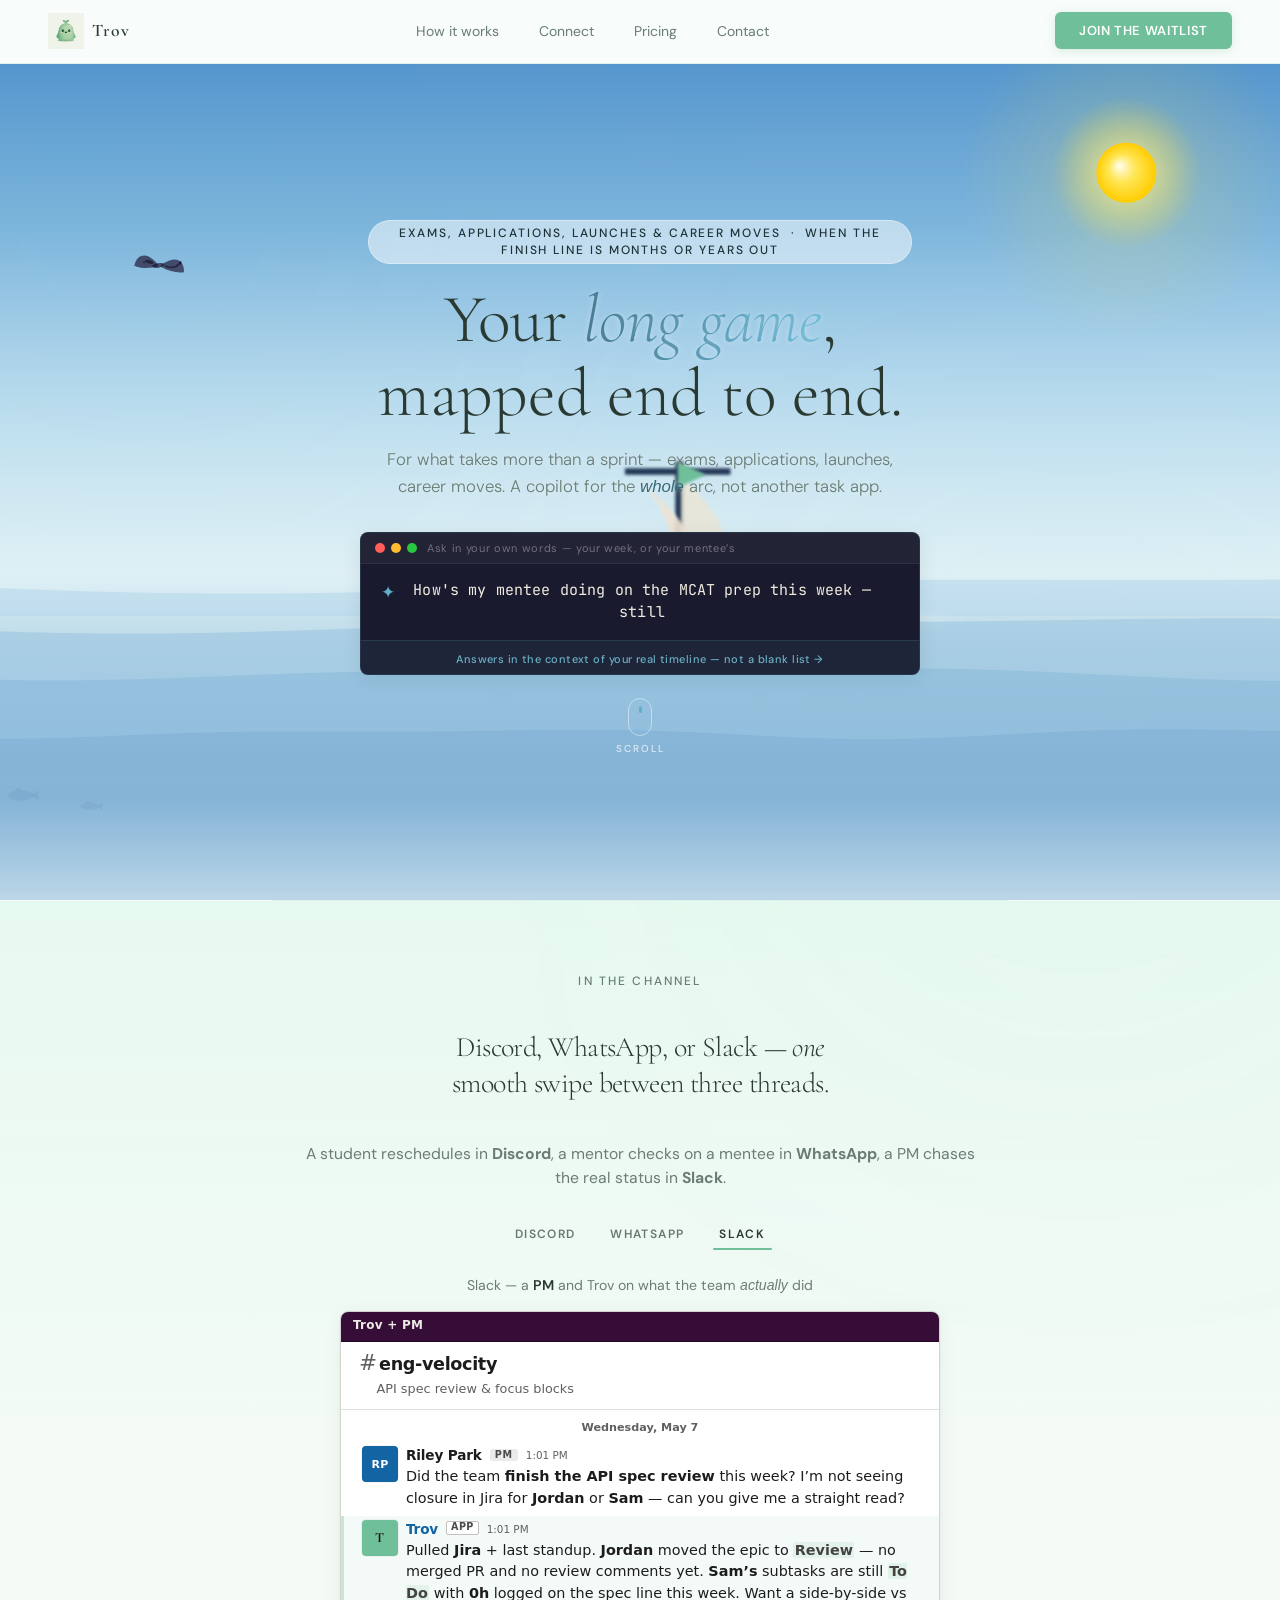
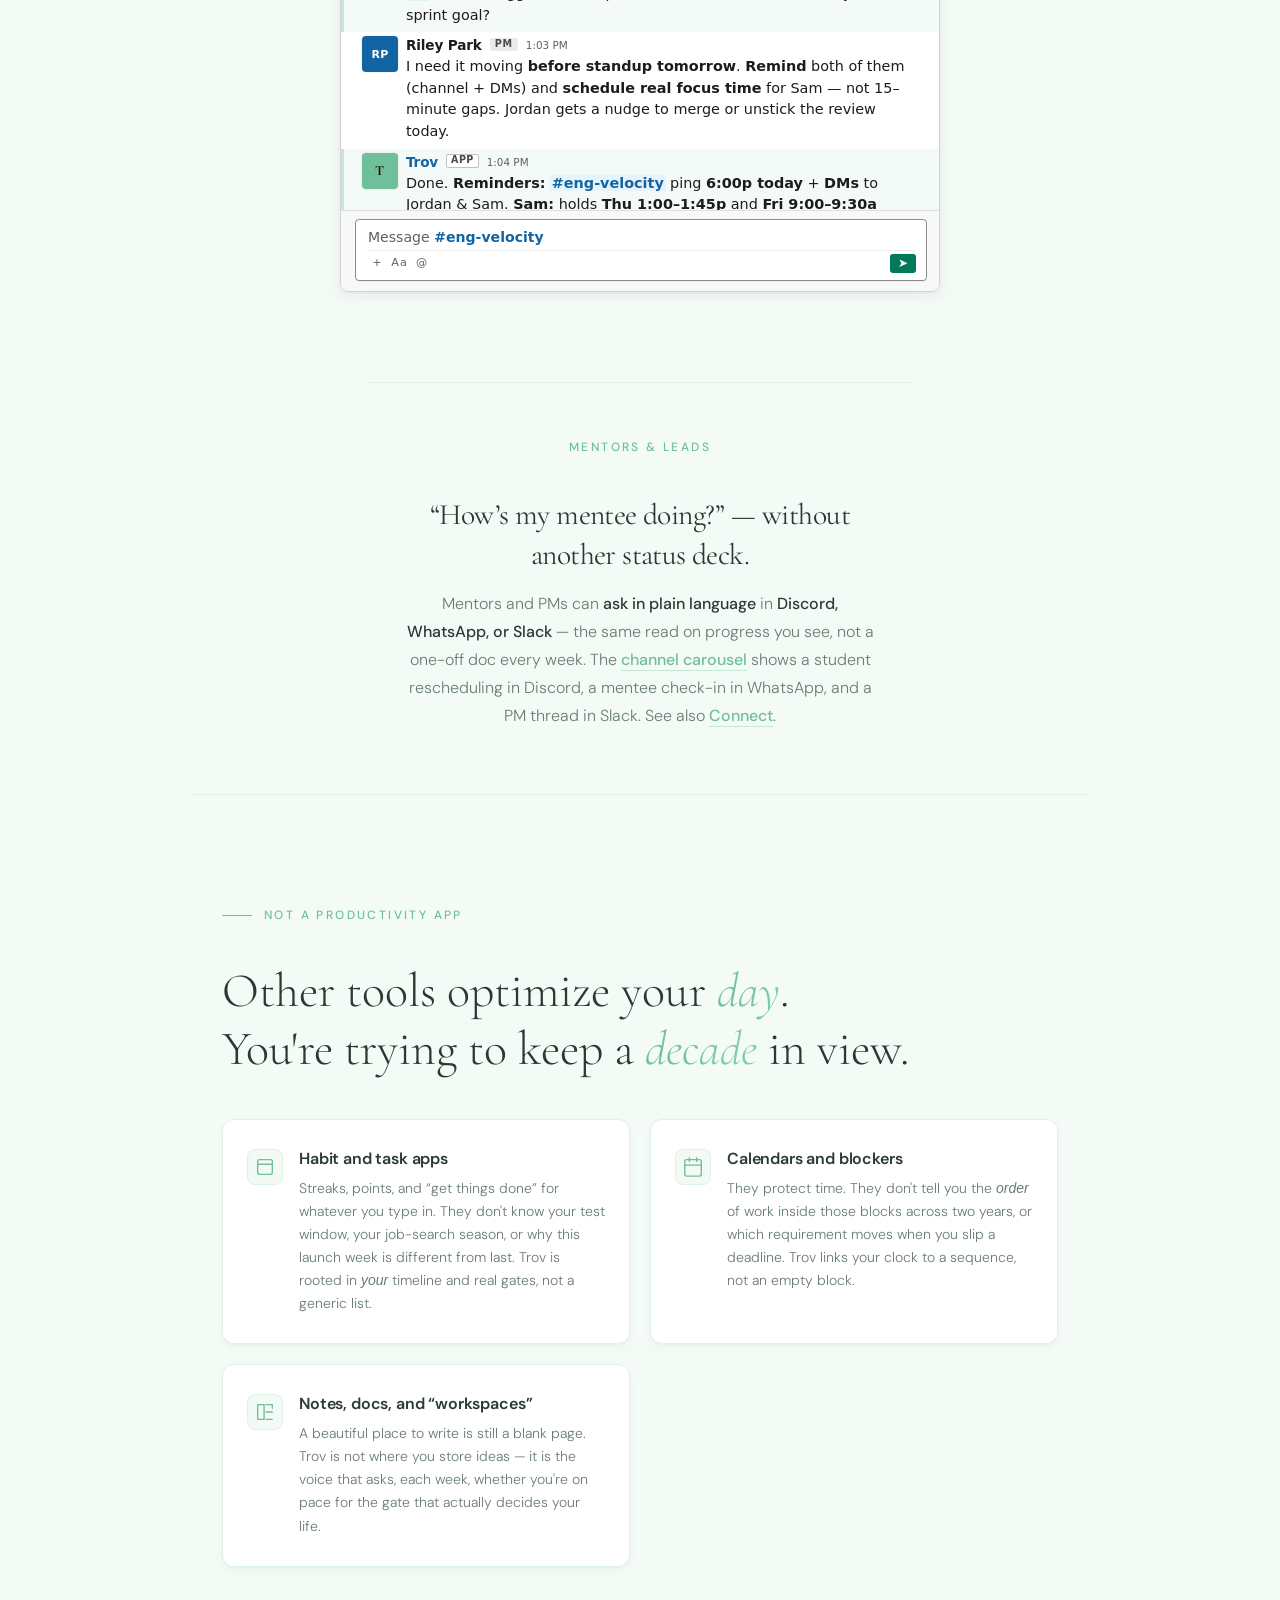
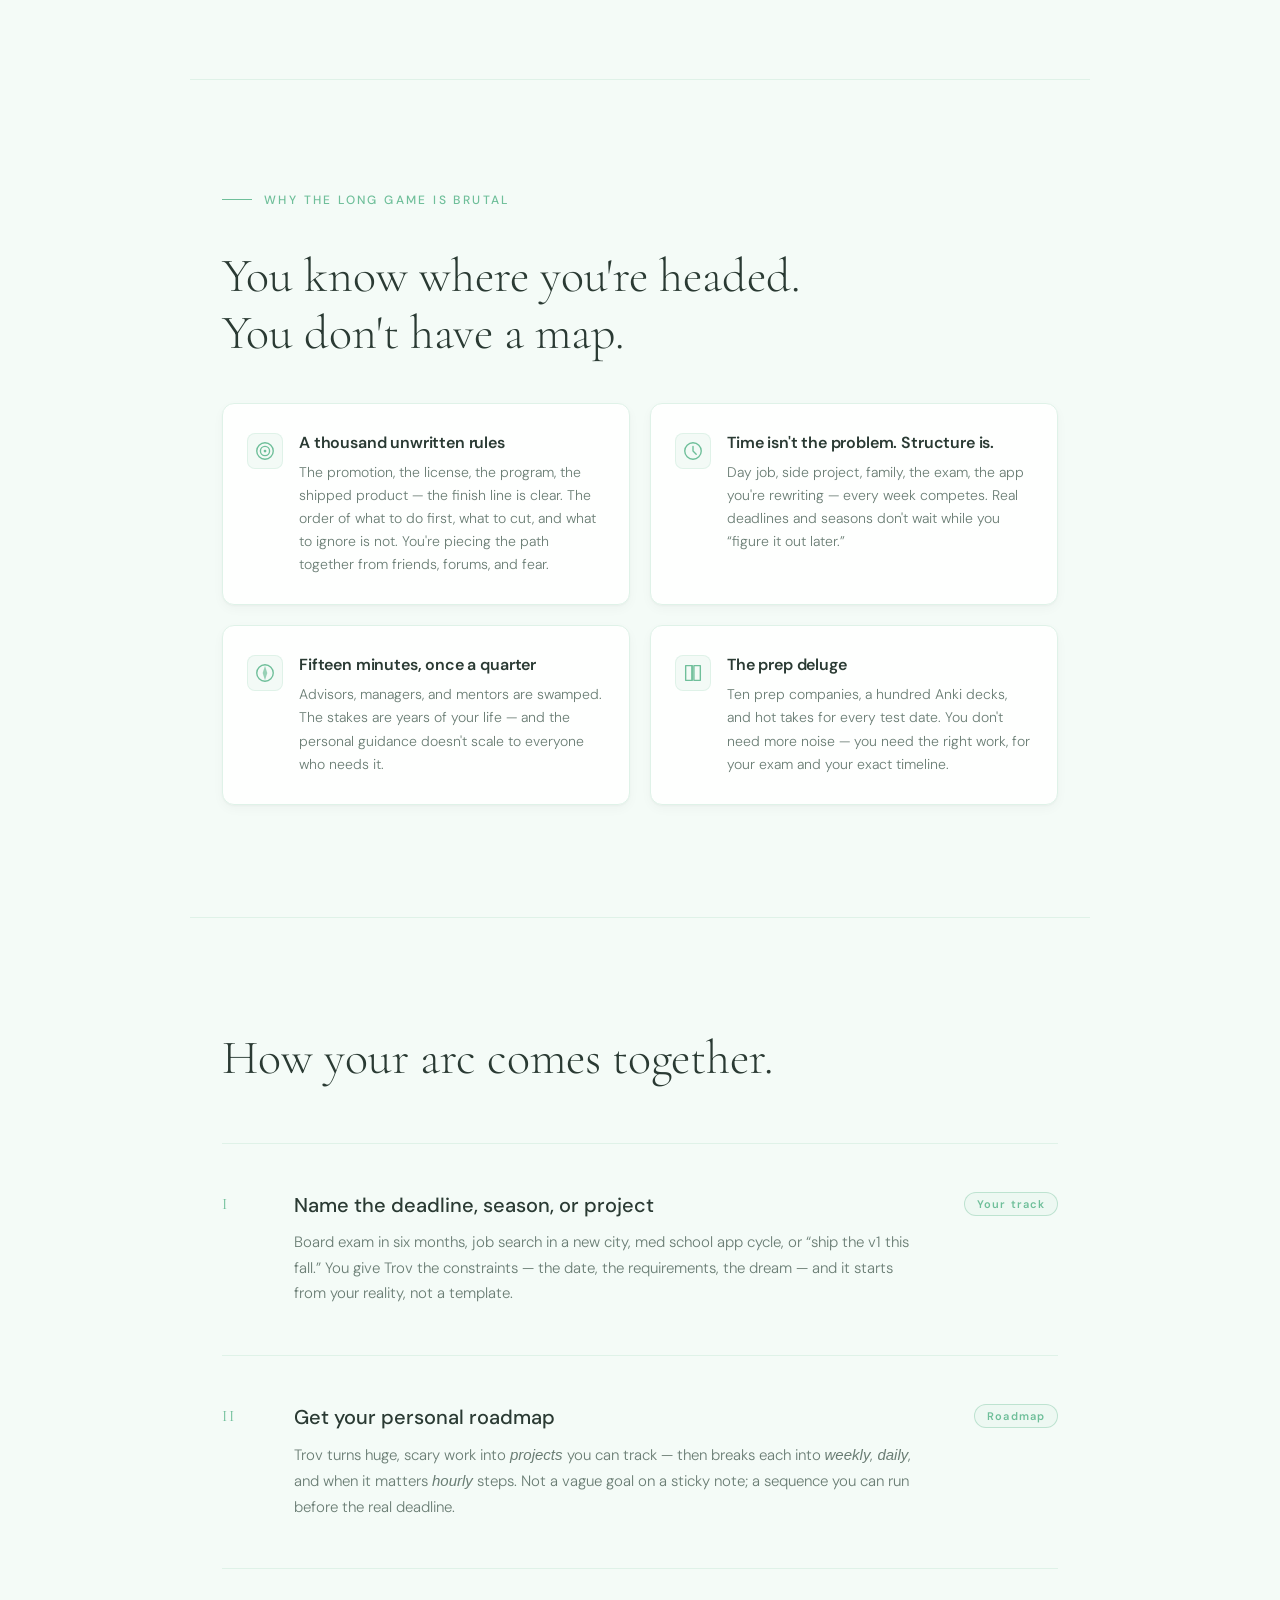
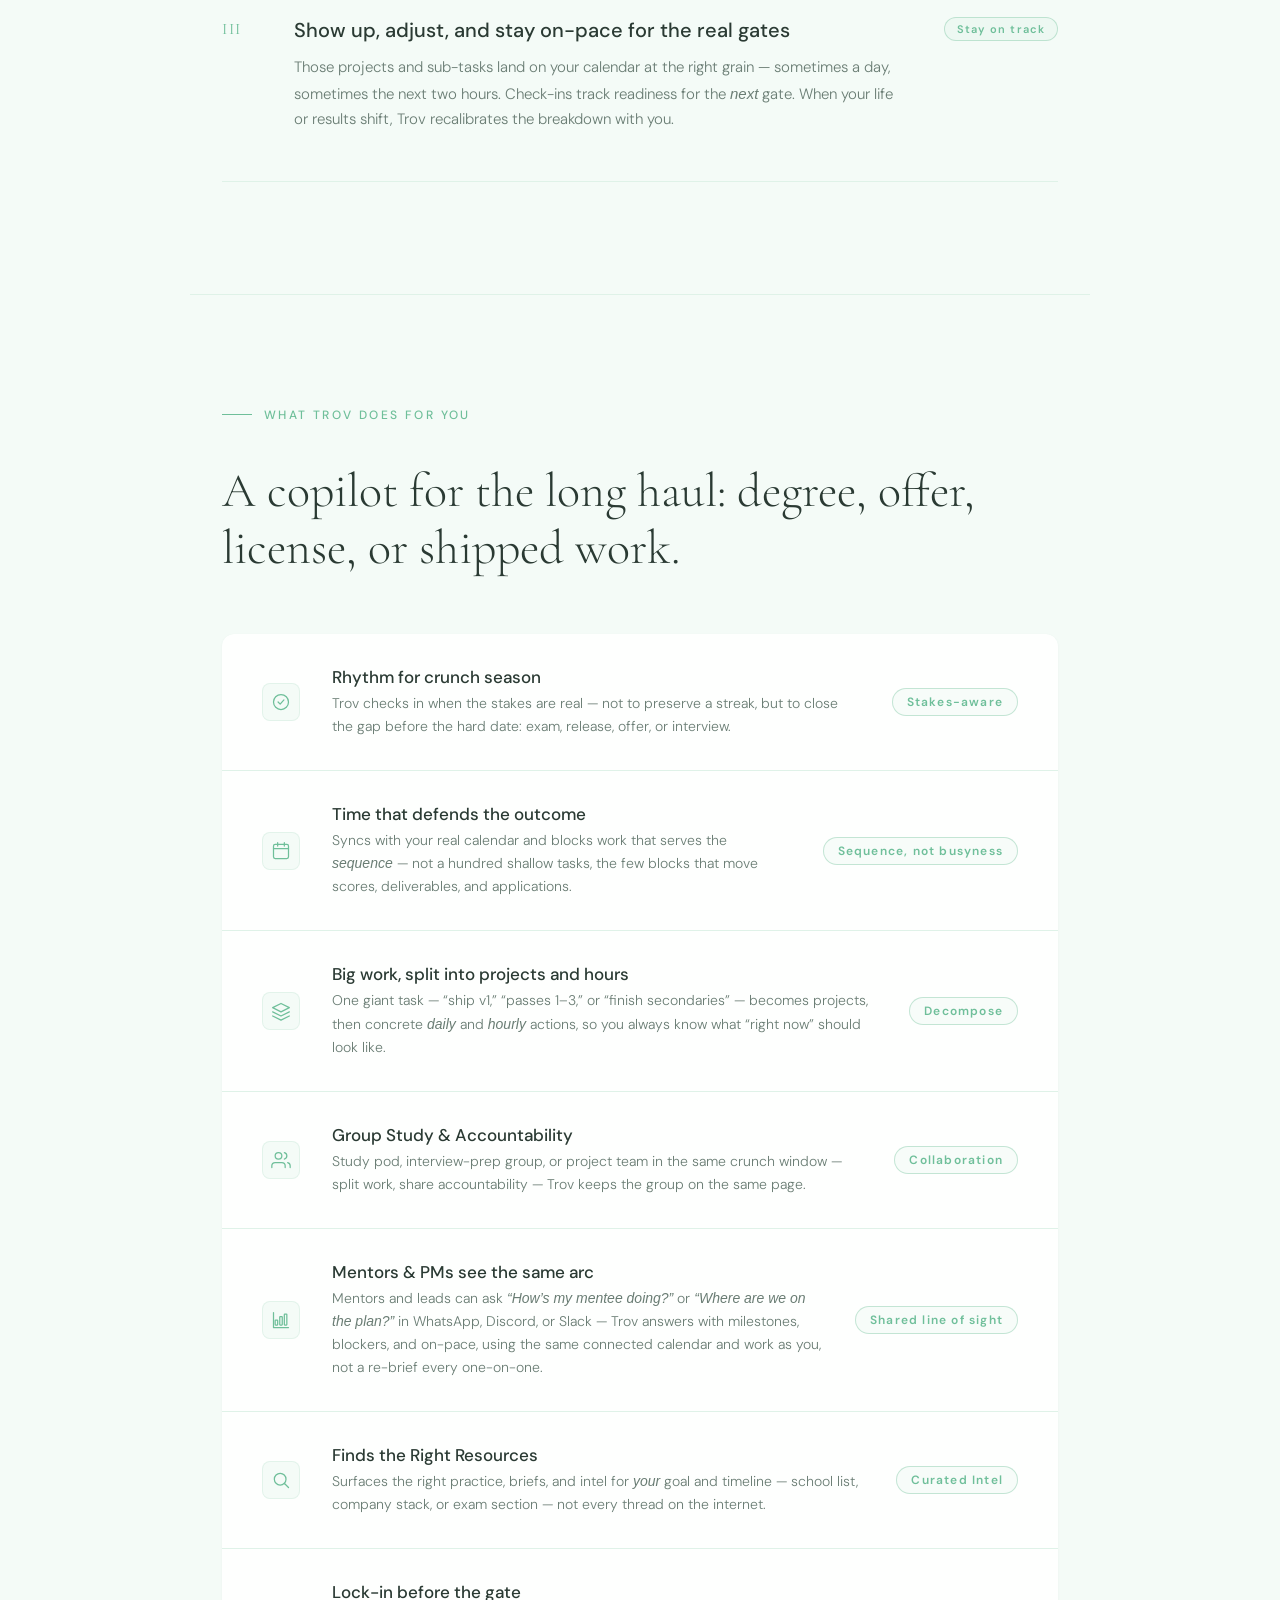
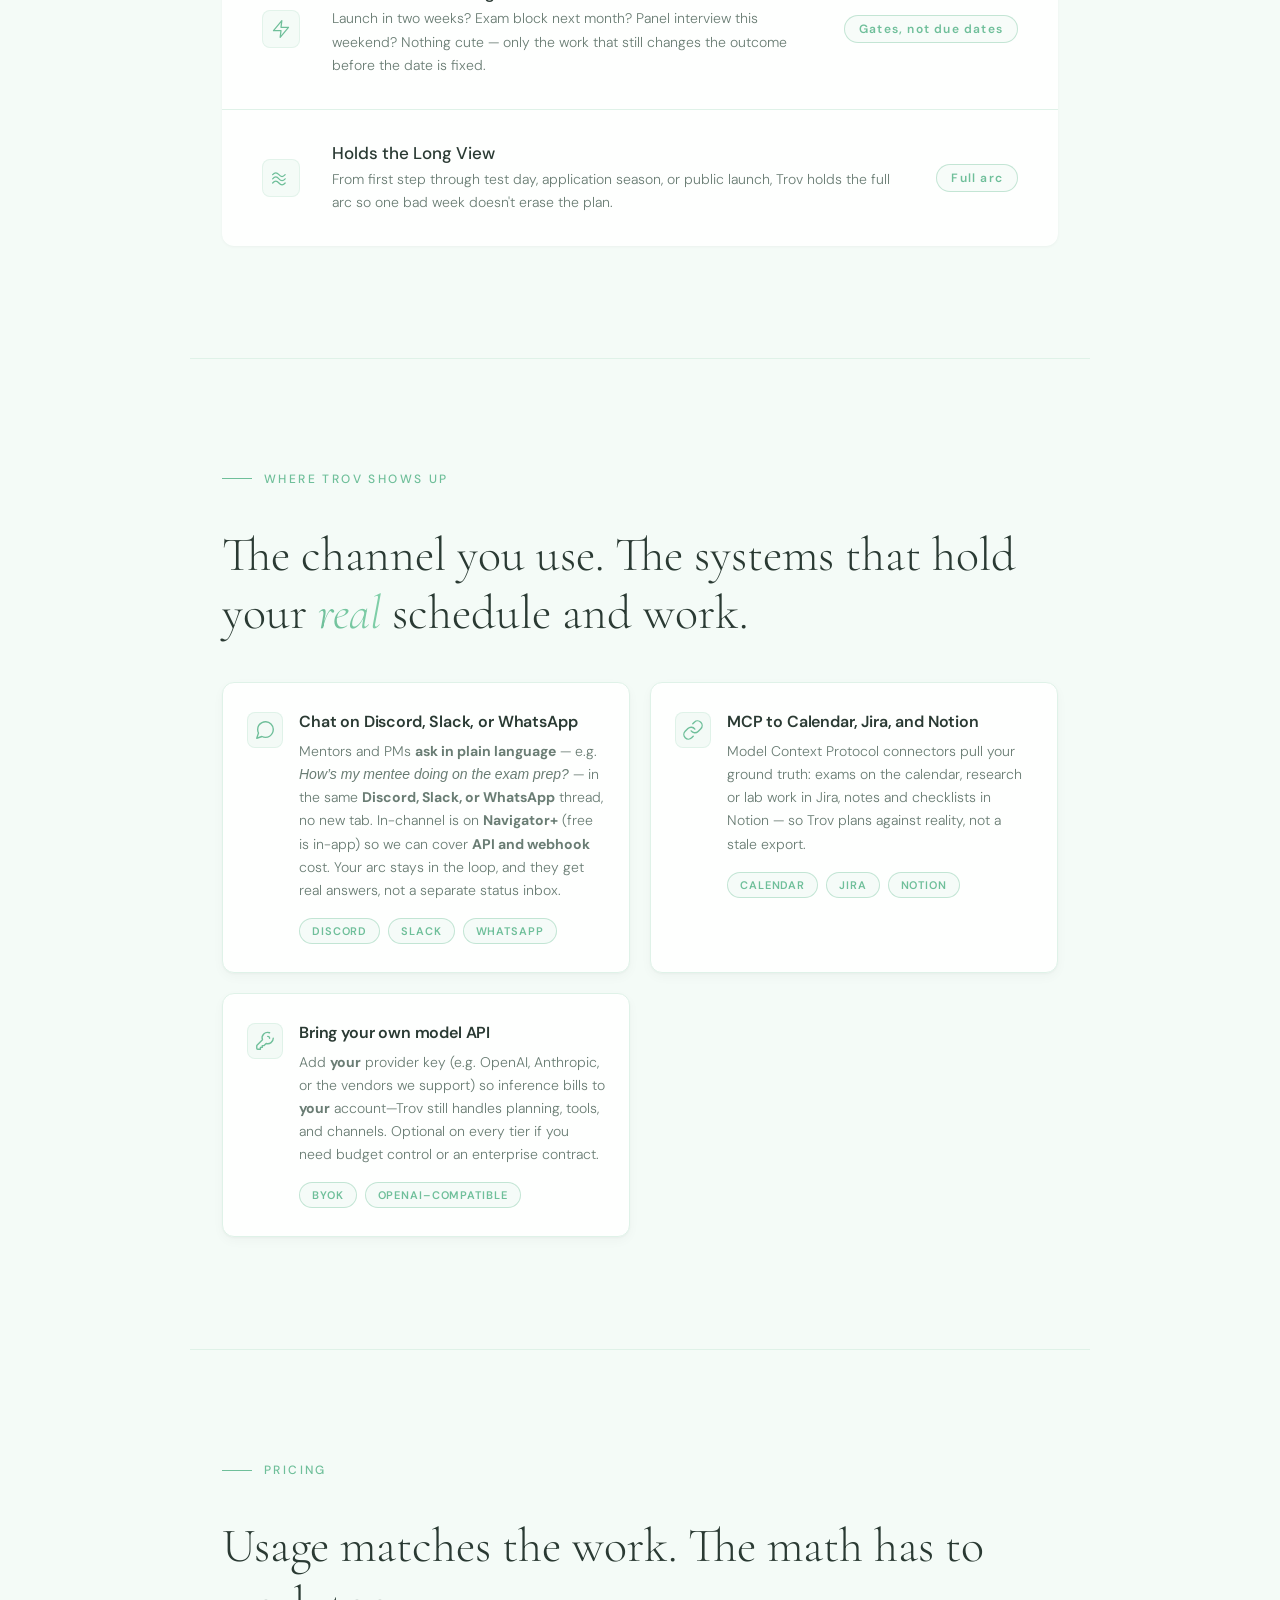
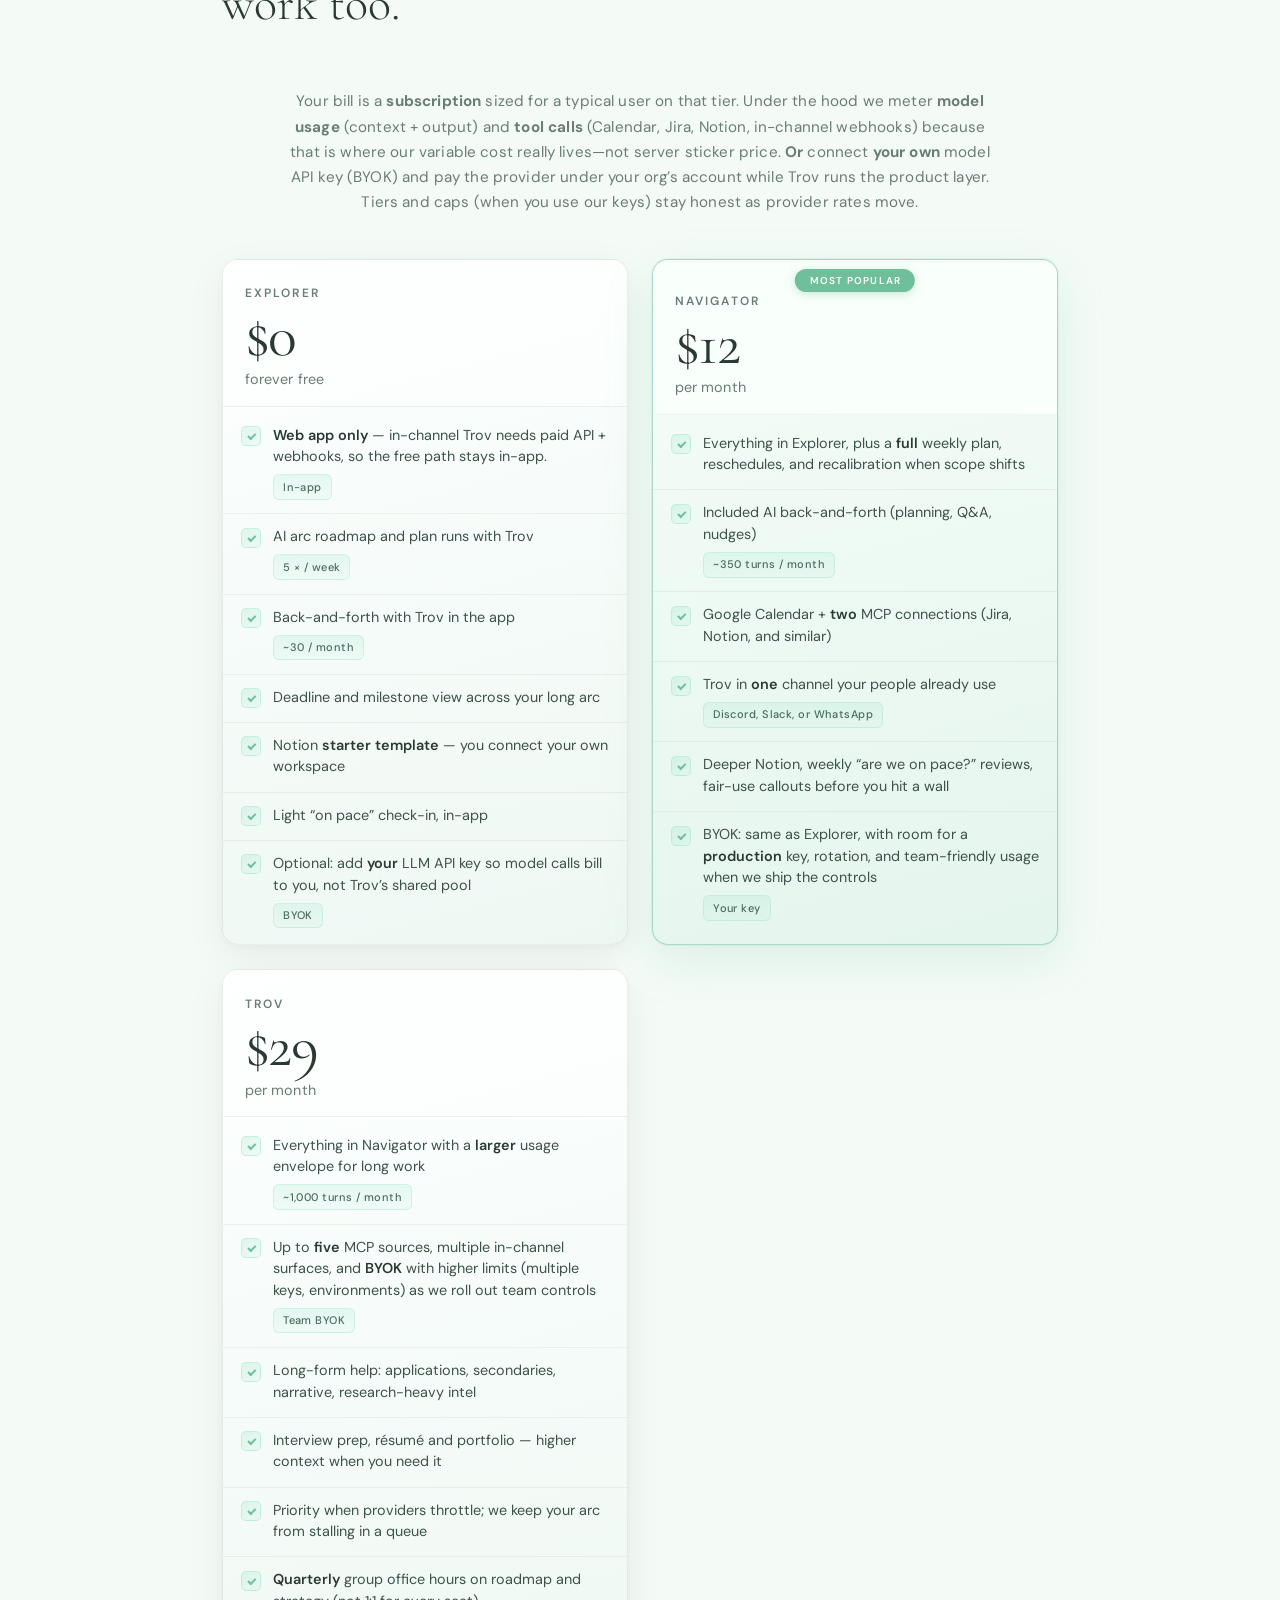
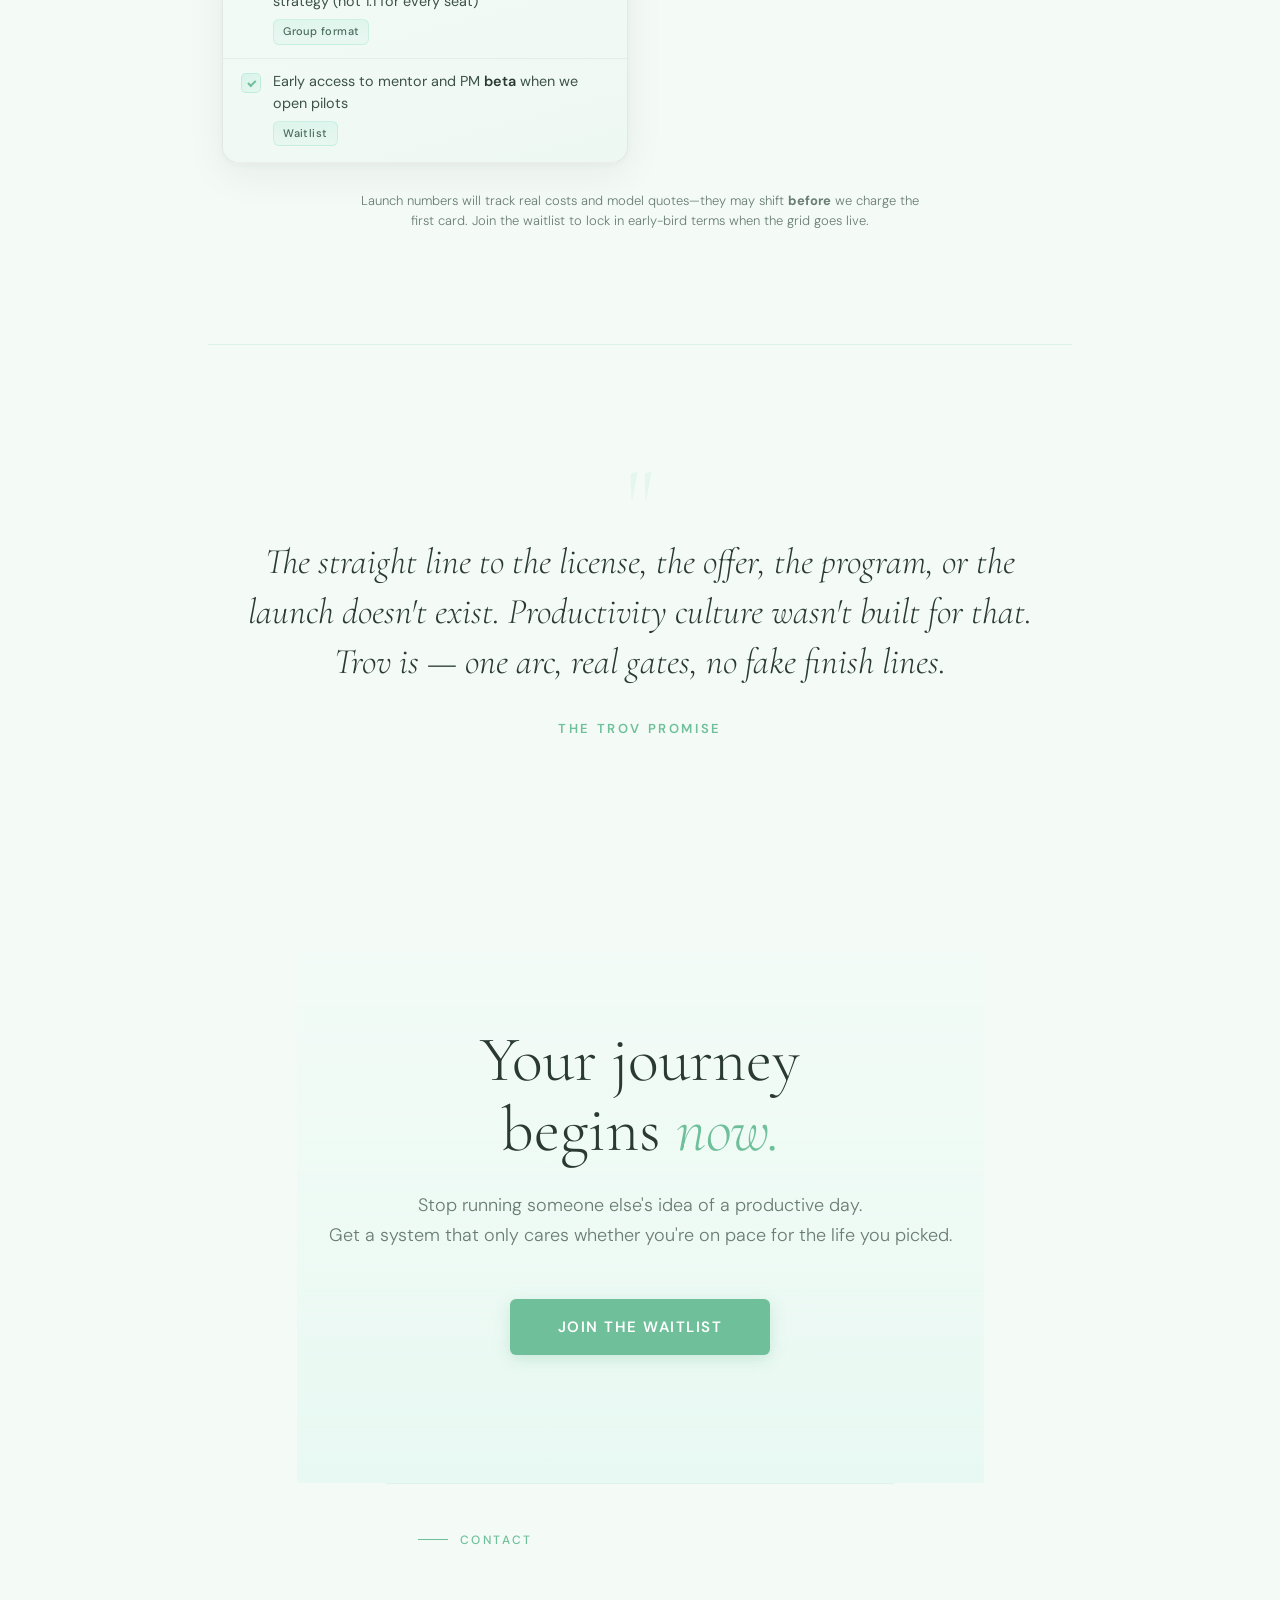
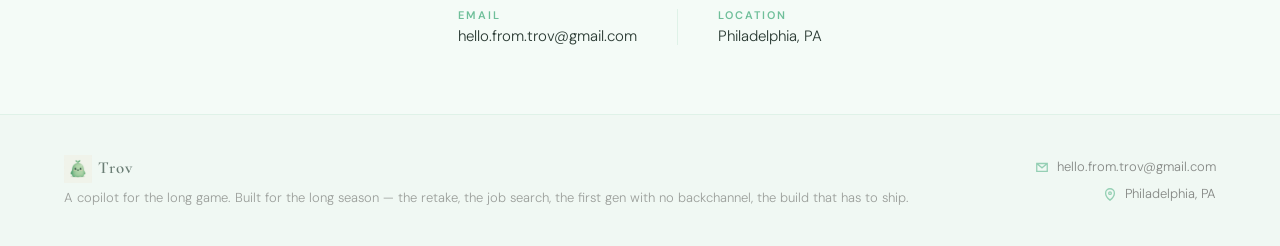
==== commit edafc2e0: "updated ui" ====
--- a/index.html
+++ b/index.html
@@ -2,35 +2,51 @@
 <html lang="en">
 <head>
   <meta charset="UTF-8">
-  <meta name="viewport" content="width=device-width, initial-scale=1.0">
-  <title>Odysseus AI | Your Ambition, Mapped.</title>
-  <meta name="description" content="Odysseus AI is your personal career navigator — for interviews next week, big dreams next year, or the entire journey ahead.">
+  <meta name="viewport" content="width=device-width, initial-scale=1.0, viewport-fit=cover">
+  <title>Trov | A copilot for the long game</title>
+  <meta name="description" content="Trov is a copilot for the long game: exams, applications, career moves, and big projects. Mentors and PMs in Discord, WhatsApp, or Slack; Calendar, Jira, and Notion over MCP. BYOK: add your own model API key. Projects decomposed to daily and hourly steps.">
   <link rel="stylesheet" href="styles.css">
+  <link rel="icon" type="image/png" href="logo.png" sizes="any">
 </head>
 <body>
   <div class="stars" id="stars"></div>
   <div class="content">
 
+    <div class="hero-viewport">
     <nav>
-      <a href="#" class="logo">ODYSSEUS<span>.</span>AI</a>
-      <div class="nav-links" id="nav-links">
+      <a href="#" class="logo logo--inline" aria-label="Trov home">
+        <img src="trov-mascot.png" alt="" class="logo-mascot" width="40" height="40" loading="eager" decoding="async" />
+        <span class="logo-word">Trov</span>
+      </a>
+      <div class="nav-links">
         <a href="#how-sec" class="nav-link">How it works</a>
+        <a href="#connect-sec" class="nav-link">Connect</a>
         <a href="#price-sec" class="nav-link">Pricing</a>
         <a href="#contact-sec" class="nav-link">Contact</a>
-        <a href="https://forms.gle/SqBXgmS1zUqwXqD68" target="_blank" class="nav-link nav-mobile-cta">Join the Waitlist</a>
       </div>
       <a href="https://forms.gle/SqBXgmS1zUqwXqD68" target="_blank" class="nav-cta">Join the Waitlist</a>
-      <button class="hamburger" id="hamburger" aria-label="Toggle menu" aria-expanded="false">
+      <button class="ham-btn" id="ham-btn" aria-label="Open menu">
         <span></span><span></span><span></span>
       </button>
     </nav>
-    <div class="nav-overlay" id="nav-overlay"></div>
-
-
+
+    <!-- Mobile full-screen menu -->
+    <div class="mob-menu" id="mob-menu">
+      <button class="mob-close" id="mob-close" aria-label="Close menu">✕</button>
+      <a href="#how-sec" class="mob-link">How it works</a>
+      <a href="#connect-sec" class="mob-link">Connect</a>
+      <a href="#price-sec" class="mob-link">Pricing</a>
+      <a href="#contact-sec" class="mob-link">Contact</a>
+      <a href="https://forms.gle/SqBXgmS1zUqwXqD68" target="_blank" class="mob-link mob-cta">Join the Waitlist →</a>
+    </div>
+
+
+    <div class="hero-wrapper">
+    <canvas id="hero-canvas" class="hero-canvas"></canvas>
     <section class="hero" style="border-top:none;">
-      <div class="eyebrow fade-up">AI Career Navigator &nbsp;·&nbsp; For Any Student, Any Goal</div>
-      <h1 class="hero-title fade-up delay-1">Your <em>Ithaca</em><br>is waiting.</h1>
-      <p class="hero-sub fade-up delay-2">From next week's interview to your four-year ambition —<br>just tell us where you want to go.</p>
+      <div class="eyebrow fade-up">Exams, applications, launches &amp; career moves &nbsp;·&nbsp; When the finish line is months or years out</div>
+      <h1 class="hero-title fade-up delay-1">Your <em>long game</em>,<br>mapped end to end.</h1>
+      <p class="hero-sub fade-up delay-2">For what takes more than a sprint &mdash; exams, applications, launches, career moves. A copilot for the <em>whole</em> arc, not another task app.</p>
 
       <!-- Typing demo widget -->
       <div class="typing-demo fade-up delay-3" id="typing-demo">
@@ -38,7 +54,7 @@
           <span class="typing-dot"></span>
           <span class="typing-dot"></span>
           <span class="typing-dot"></span>
-          <span class="typing-label">Tell Odysseus your goal</span>
+          <span class="typing-label">Ask in your own words &mdash; your week, or your mentee&rsquo;s</span>
         </div>
         <div class="typing-body">
           <span class="typing-prefix">✦</span>
@@ -46,161 +62,692 @@
           <span class="typing-cursor" id="typing-cursor">|</span>
         </div>
         <div class="typing-footer">
-          <span class="typing-hint">Odysseus builds your plan instantly →</span>
-        </div>
-      </div>
-
-      <a href="https://forms.gle/SqBXgmS1zUqwXqD68" target="_blank" class="hero-cta fade-up delay-4">Join the Waitlist</a>
-      <div class="scroll-line fade-up" style="animation-delay:1.2s"></div>
+          <span class="typing-hint">Answers in the context of your real timeline — not a blank list →</span>
+        </div>
+      </div>
+
+      <div class="scroll-hint fade-up" style="animation-delay:1.0s">
+        <div class="scroll-mouse">
+          <div class="scroll-wheel"></div>
+        </div>
+        <span class="scroll-label">Scroll</span>
+      </div>
+    </section>
+    </div><!-- /.hero-wrapper -->
+    </div><!-- /.hero-viewport -->
+
+    <section id="channel-demos-sec" class="reveal chat-mock-section channel-demos" data-channel-demos>
+      <div class="section-label">In the channel</div>
+      <h2 id="channel-demos-title" class="chat-mock-heading">Discord, WhatsApp, or Slack &mdash; <em>one</em> smooth swipe between three threads.</h2>
+      <p class="channel-demos-deck">A student reschedules in <strong>Discord</strong>, a mentor checks on a mentee in <strong>WhatsApp</strong>, a PM chases the real status in <strong>Slack</strong>.</p>
+
+      <div class="channel-carousel" data-carousel-root>
+        <div class="channel-carousel__tabs" role="tablist" aria-label="Channel example">
+          <button type="button" class="channel-carousel__tab" role="tab" id="tab-discord" aria-selected="true" aria-controls="panel-discord" data-carousel-tab="0">Discord</button>
+          <button type="button" class="channel-carousel__tab" role="tab" id="tab-whatsapp" aria-selected="false" aria-controls="panel-whatsapp" tabindex="-1" data-carousel-tab="1">WhatsApp</button>
+          <button type="button" class="channel-carousel__tab" role="tab" id="tab-slack" aria-selected="false" aria-controls="panel-slack" tabindex="-1" data-carousel-tab="2">Slack</button>
+        </div>
+        <div class="channel-carousel__live visually-hidden" role="status" aria-live="polite" id="carousel-live" aria-atomic="true"></div>
+        <div class="channel-carousel__viewport" data-carousel-viewport>
+          <div class="channel-carousel__track" data-carousel-track>
+            <div class="channel-carousel__slide" id="panel-discord" role="tabpanel" aria-labelledby="tab-discord" data-carousel-slide>
+              <p class="channel-slide-caption">Discord &mdash; a student <strong>reschedules</strong> a deep block with Trov</p>
+              <div class="chat-mock" id="chat-mock" role="log" aria-label="Example Discord: student rescheduling with Trov">
+                <div class="chat-mock-titlebar" aria-hidden="true">
+                  <span class="chat-mock-titlebar-dot"></span><span class="chat-mock-titlebar-dot"></span><span class="chat-mock-titlebar-dot"></span>
+                </div>
+                <header class="chat-mock-channel-head">
+                  <div class="chat-mock-channel-meta">
+                    <span class="chat-mock-hash" aria-hidden="true">#</span>
+                    <span class="chat-mock-channel-name">long-game</span>
+                  </div>
+                  <div class="chat-mock-channel-actions" aria-hidden="true">
+                    <span class="chat-mock-tool" title=""><svg width="18" height="18" viewBox="0 0 24 24" fill="currentColor"><path d="M15.5 14h-.79l-.28-.27A6.471 6.471 0 0 0 16 9.5 6.5 6.5 0 1 0 9.5 16c1.61 0 3.09-.59 4.23-1.57l.27.28v.79l5 4.99L20.49 19l-4.99-5zm-6 0C7.01 14 5 11.99 5 9.5S7.01 5 9.5 5 14 7.01 14 9.5 11.99 14 9.5 14z"/></svg></span>
+                    <span class="chat-mock-tool"><svg width="18" height="18" viewBox="0 0 24 24" fill="currentColor"><path d="M20 2H4c-1.1 0-2 .9-2 2v18l4-4h14c1.1 0 2-.9 2-2V4c0-1.1-.9-2-2-2zm0 14H6l-2 2V4h16v12z"/></svg></span>
+                    <span class="chat-mock-tool"><svg width="18" height="18" viewBox="0 0 24 24" fill="currentColor"><path d="M12 8c1.1 0 2-.9 2-2s-.9-2-2-2-2 .9-2 2 .9 2 2 2zm0 2c-1.1 0-2 .9-2 2s.9 2 2 2 2-.9 2-2-.9-2-2-2zm0 6c-1.1 0-2 .9-2 2s.9 2 2 2 2-.9 2-2-.9-2-2-2z"/></svg></span>
+                  </div>
+                </header>
+                <div class="chat-mock-scroller">
+                  <div class="chat-mock-divider" role="separator"><span>Today</span></div>
+                  <div class="chat-mock-body">
+                    <div class="chat-mock-msg">
+                      <div class="chat-mock-avatar chat-mock-avatar--user" aria-hidden="true">Y</div>
+                      <div class="chat-mock-bubble">
+                        <div class="chat-mock-meta">
+                          <span class="chat-mock-name chat-mock-name--user">you</span>
+                          <time class="chat-mock-time" datetime="16:12">Today at 4:12 PM</time>
+                        </div>
+                        <p class="chat-mock-text">Urgent P0 at work just landed &mdash; I can&rsquo;t do the 2hr deep block I&rsquo;d set for tonight. I still have to protect my weekly target. <strong>Where can I put it?</strong></p>
+                      </div>
+                    </div>
+                    <div class="chat-mock-msg chat-mock-msg--trov">
+                      <div class="chat-mock-avatar chat-mock-avatar--trov" aria-hidden="true">T</div>
+                      <div class="chat-mock-bubble">
+                        <div class="chat-mock-meta">
+                          <span class="chat-mock-name chat-mock-name--trov">Trov</span>
+                          <span class="chat-mock-bot-badge" title="Verified bot">BOT</span>
+                          <time class="chat-mock-time" datetime="16:12">Today at 4:12 PM</time>
+                        </div>
+                        <p class="chat-mock-text">I checked <strong>Calendar</strong> + <strong>Jira</strong> over MCP. The only real openings this week: <strong>Thu 6:15&ndash;7:45am</strong> (pre-standup) or <strong>Fri 7:30&ndash;9:00pm</strong>. Want me to move the deep block to Thursday morning and slide review to Friday lunch?</p>
+                      </div>
+                    </div>
+                    <div class="chat-mock-msg">
+                      <div class="chat-mock-avatar chat-mock-avatar--user" aria-hidden="true">Y</div>
+                      <div class="chat-mock-bubble">
+                        <div class="chat-mock-meta">
+                          <span class="chat-mock-name chat-mock-name--user">you</span>
+                          <time class="chat-mock-time" datetime="16:13">Today at 4:13 PM</time>
+                        </div>
+                        <p class="chat-mock-text">Thursday morning. Please push the rest around it.</p>
+                      </div>
+                    </div>
+                    <div class="chat-mock-msg chat-mock-msg--trov">
+                      <div class="chat-mock-avatar chat-mock-avatar--trov" aria-hidden="true">T</div>
+                      <div class="chat-mock-bubble">
+                        <div class="chat-mock-meta">
+                          <span class="chat-mock-name chat-mock-name--trov">Trov</span>
+                          <span class="chat-mock-bot-badge" title="Verified bot">BOT</span>
+                          <time class="chat-mock-time" datetime="16:13">Today at 4:13 PM</time>
+                        </div>
+                        <p class="chat-mock-text">Done &mdash; deep block <strong>Thu 6:15am</strong>, review <strong>Fri 12:10pm</strong>. Left a line in the thread so your pod isn&rsquo;t waiting on you.</p>
+                      </div>
+                    </div>
+                  </div>
+                </div>
+                <div class="chat-mock-inputbar" aria-hidden="true">
+                  <div class="chat-mock-composer">
+                    <button type="button" class="chat-mock-input-btn" tabindex="-1" aria-hidden="true">
+                      <svg width="22" height="22" viewBox="0 0 24 24" fill="currentColor"><path d="M19 13h-6v6h-2v-6H5v-2h6V5h2v6h6v2z"/></svg>
+                    </button>
+                    <div class="chat-mock-input-fake">
+                      <span class="chat-mock-input-placeholder">Message <span class="chat-mock-input-hash">#</span>long-game</span>
+                    </div>
+                    <div class="chat-mock-input-suffix" aria-hidden="true">
+                      <span class="chat-mock-emoji" title="">😊</span>
+                    </div>
+                  </div>
+                </div>
+                <div class="chat-mock-footer">
+                  <span class="chat-mock-hint">Students move blocks in-channel; <strong>WhatsApp</strong> and <strong>Slack</strong> slides show mentor + PM</span>
+                </div>
+              </div>
+            </div>
+            <div class="channel-carousel__slide" id="panel-whatsapp" role="tabpanel" aria-labelledby="tab-whatsapp" data-carousel-slide>
+              <p class="channel-slide-caption">WhatsApp &mdash; a mentor <strong>asks about a mentee</strong> on pace</p>
+              <div class="wa-mock" role="log" aria-label="Example WhatsApp: mentee check-in with Trov">
+                <div class="wa-mock-top" aria-hidden="true">
+                  <div class="wa-mock-top-inner">
+                    <span class="wa-mock-chev">&lsaquo;</span>
+                    <div class="wa-mock-top-text">
+                      <span class="wa-mock-top-title">Trov</span>
+                      <span class="wa-mock-top-sub">Alex (mentor) in thread</span>
+                    </div>
+                  </div>
+                  <div class="wa-mock-top-icons" aria-hidden="true"><span>📹</span><span>☎</span></div>
+                </div>
+                <div class="wa-mock-scroller">
+                  <div class="wa-mock-pad">
+                    <div class="wa-day"><span>Today</span></div>
+                    <div class="wa-row wa-row--in">
+                      <div class="wa-avatar wa-avatar--alex" aria-hidden="true">A</div>
+                      <div class="wa-stack">
+                        <div class="wa-bubble wa-bubble--in">
+                          <p>How&rsquo;s <strong>Sam</strong> doing on the study plan this week &mdash; still on pace for <strong>June</strong>?</p>
+                          <time class="wa-bubble-time" datetime="16:00">4:00 PM</time>
+                        </div>
+                      </div>
+                    </div>
+                    <div class="wa-row wa-row--out">
+                      <div class="wa-stack wa-stack--out">
+                        <div class="wa-bubble wa-bubble--out">
+                          <p class="wa-bubble-label">Trov</p>
+                          <p>On pace. Two focus blocks left; review deck is <strong>~80%</strong> vs the June target. Say if you want a nudge to Sam.</p>
+                          <time class="wa-bubble-time" datetime="16:00">4:00 PM</time>
+                        </div>
+                      </div>
+                    </div>
+                    <div class="wa-row wa-row--in">
+                      <div class="wa-avatar wa-avatar--alex" aria-hidden="true">A</div>
+                      <div class="wa-stack">
+                        <div class="wa-bubble wa-bubble--in">
+                          <p>Yes &mdash; light nudge to finish the <strong>PS</strong> section by Sunday.</p>
+                          <time class="wa-bubble-time" datetime="16:01">4:01 PM</time>
+                        </div>
+                      </div>
+                    </div>
+                    <div class="wa-row wa-row--out">
+                      <div class="wa-stack wa-stack--out">
+                        <div class="wa-bubble wa-bubble--out">
+                          <p class="wa-bubble-label">Trov</p>
+                          <p>Noted. I&rsquo;ll add a <strong>Sun EOD</strong> reminder in Sam&rsquo;s plan + one line here when it&rsquo;s done.</p>
+                          <time class="wa-bubble-time" datetime="16:01">4:01 PM</time>
+                        </div>
+                      </div>
+                    </div>
+                  </div>
+                </div>
+                <div class="wa-mock-composer" aria-hidden="true">
+                  <div class="wa-mock-mic" aria-hidden="true">+</div>
+                  <div class="wa-mock-fake">Message</div>
+                  <div class="wa-mock-emoji" aria-hidden="true">🙂</div>
+                </div>
+              </div>
+            </div>
+            <div class="channel-carousel__slide" id="panel-slack" role="tabpanel" aria-labelledby="tab-slack" data-carousel-slide>
+              <p class="channel-slide-caption">Slack &mdash; a <strong>PM</strong> and Trov on what the team <em>actually</em> did</p>
+              <div class="slack-mock" role="log" aria-label="Example Slack: PM and Trov">
+                <div class="slack-mock-ws" aria-hidden="true">
+                  <span class="slack-mock-ws-name">Trov + PM</span>
+                </div>
+                <header class="slack-mock-ch-top">
+                  <div class="slack-mock-ch-title">
+                    <span class="slack-mock-hash" aria-hidden="true">#</span>
+                    <span class="slack-mock-ch-name">eng-velocity</span>
+                  </div>
+                  <p class="slack-mock-ch-topic">API spec review &amp; focus blocks</p>
+                </header>
+                <div class="slack-mock-scroller">
+                  <div class="slack-mock-day">Wednesday, May 7</div>
+                  <div class="slack-mock-list">
+                    <div class="slack-mock-row">
+                      <div class="slack-mock-avatar slack-mock-avatar--pm" aria-hidden="true">RP</div>
+                      <div class="slack-mock-content">
+                        <div class="slack-mock-name-row">
+                          <span class="slack-mock-name">Riley Park</span>
+                          <span class="slack-mock-pill">PM</span>
+                          <time class="slack-mock-ts" datetime="14:01">1:01 PM</time>
+                        </div>
+                        <p class="slack-mock-txt">Did the team <strong>finish the API spec review</strong> this week? I&rsquo;m not seeing closure in Jira for <strong>Jordan</strong> or <strong>Sam</strong> &mdash; can you give me a straight read?</p>
+                      </div>
+                    </div>
+                    <div class="slack-mock-row slack-mock-row--trov">
+                      <div class="slack-mock-avatar slack-mock-avatar--trov" aria-hidden="true">T</div>
+                      <div class="slack-mock-content">
+                        <div class="slack-mock-name-row">
+                          <span class="slack-mock-name slack-mock-name--trov">Trov</span>
+                          <span class="slack-mock-app" title="App">APP</span>
+                          <time class="slack-mock-ts" datetime="14:01">1:01 PM</time>
+                        </div>
+                        <p class="slack-mock-txt">Pulled <strong>Jira</strong> + last standup. <strong>Jordan</strong> moved the epic to <em>Review</em> &mdash; no merged PR and no review comments yet. <strong>Sam&rsquo;s</strong> subtasks are still <em>To Do</em> with <strong>0h</strong> logged on the spec line this week. Want a side-by-side vs sprint goal?</p>
+                      </div>
+                    </div>
+                    <div class="slack-mock-row">
+                      <div class="slack-mock-avatar slack-mock-avatar--pm" aria-hidden="true">RP</div>
+                      <div class="slack-mock-content">
+                        <div class="slack-mock-name-row">
+                          <span class="slack-mock-name">Riley Park</span>
+                          <span class="slack-mock-pill">PM</span>
+                          <time class="slack-mock-ts" datetime="14:03">1:03 PM</time>
+                        </div>
+                        <p class="slack-mock-txt">I need it moving <strong>before standup tomorrow</strong>. <strong>Remind</strong> both of them (channel + DMs) and <strong>schedule real focus time</strong> for Sam &mdash; not 15&ndash;minute gaps. Jordan gets a nudge to merge or unstick the review today.</p>
+                      </div>
+                    </div>
+                    <div class="slack-mock-row slack-mock-row--trov">
+                      <div class="slack-mock-avatar slack-mock-avatar--trov" aria-hidden="true">T</div>
+                      <div class="slack-mock-content">
+                        <div class="slack-mock-name-row">
+                          <span class="slack-mock-name slack-mock-name--trov">Trov</span>
+                          <span class="slack-mock-app" title="App">APP</span>
+                          <time class="slack-mock-ts" datetime="14:04">1:04 PM</time>
+                        </div>
+                        <p class="slack-mock-txt">Done. <strong>Reminders:</strong> <span class="slack-mock-chan">#eng-velocity</span> ping <strong>6:00p today</strong> + <strong>DMs</strong> to Jordan &amp; Sam. <strong>Sam:</strong> holds <strong>Thu 1:00&ndash;1:45p</strong> and <strong>Fri 9:00&ndash;9:30a</strong> (Calendar + Slack &ldquo;focus&rdquo;). <strong>Jordan:</strong> DM in 1 hour with merge + review checklist. Say if you want a manager CC.</p>
+                      </div>
+                    </div>
+                  </div>
+                </div>
+                <div class="slack-mock-compose" aria-hidden="true">
+                  <div class="slack-mock-input">
+                    <span class="slack-mock-placeholder">Message <span class="slack-mock-ch">#eng-velocity</span></span>
+                    <div class="slack-mock-compose-tools" aria-hidden="true">
+                      <span class="slack-mock-icon">+</span>
+                      <span class="slack-mock-icon">Aa</span>
+                      <span class="slack-mock-icon">@</span>
+                      <span class="slack-mock-icon slack-mock-icon--send">➤</span>
+                    </div>
+                  </div>
+                </div>
+              </div>
+            </div>
+          </div>
+        </div>
+      </div>
+    </section>
+
+    <section id="mentor-pm-sec" class="reveal mentor-pm-bridge" aria-labelledby="mentor-pm-title">
+      <div class="section-label">Mentors &amp; leads</div>
+      <h2 id="mentor-pm-title" class="mentor-pm-bridge-title">&ldquo;How&rsquo;s my mentee doing?&rdquo; &mdash; without another status deck.</h2>
+      <p class="mentor-pm-bridge-text">Mentors and PMs can <strong>ask in plain language</strong> in <strong>Discord, WhatsApp, or Slack</strong> &mdash; the same read on progress you see, not a one-off doc every week. The <a href="#channel-demos-sec">channel carousel</a> shows a student rescheduling in Discord, a mentee check-in in WhatsApp, and a PM thread in Slack. See also <a href="#connect-sec">Connect</a>.</p>
     </section>
 
     <section class="reveal">
-      <div class="section-label">The Problem</div>
+      <div class="section-label">Not a productivity app</div>
+      <h2 class="sec-title pain-title">Other tools optimize your <em>day</em>.<br>You're trying to keep a <em>decade</em> in view.</h2>
       <div class="pain-grid">
         <div class="pain-card">
-          <div class="pain-num">01</div>
-          <p class="pain-text">You have big goals. No clear path to get there.</p>
+          <div class="pain-icon">
+            <svg viewBox="0 0 24 24" fill="none" stroke="currentColor" stroke-width="1.5" stroke-linecap="round" stroke-linejoin="round"><rect x="4" y="4" width="16" height="16" rx="2"/><line x1="4" y1="9" x2="20" y2="9"/></svg>
+          </div>
+          <div class="pain-card-body">
+            <div class="pain-heading">Habit and task apps</div>
+            <p class="pain-text">Streaks, points, and &ldquo;get things done&rdquo; for whatever you type in. They don't know your test window, your job-search season, or why this launch week is different from last. Trov is rooted in <em>your</em> timeline and real gates, not a generic list.</p>
+          </div>
         </div>
         <div class="pain-card">
-          <div class="pain-num">02</div>
-          <p class="pain-text">Everyone is busy. Nobody is guiding you.</p>
+          <div class="pain-icon">
+            <svg viewBox="0 0 24 24" fill="none" stroke="currentColor" stroke-width="1.5" stroke-linecap="round" stroke-linejoin="round"><rect x="3" y="4" width="18" height="18" rx="2"/><line x1="3" y1="10" x2="21" y2="10"/><line x1="8" y1="2" x2="8" y2="6"/><line x1="16" y1="2" x2="16" y2="6"/></svg>
+          </div>
+          <div class="pain-card-body">
+            <div class="pain-heading">Calendars and blockers</div>
+            <p class="pain-text">They protect time. They don't tell you the <em>order</em> of work inside those blocks across two years, or which requirement moves when you slip a deadline. Trov links your clock to a sequence, not an empty block.</p>
+          </div>
         </div>
         <div class="pain-card">
-          <div class="pain-num">03</div>
-          <p class="pain-text">Time moves fast. Most students figure it out too late.</p>
+          <div class="pain-icon">
+            <svg viewBox="0 0 24 24" fill="none" stroke="currentColor" stroke-width="1.5" stroke-linecap="round" stroke-linejoin="round"><path d="M4 4h7v16H4zM13 4h7v4M13 12h7M13 20h7"/></svg>
+          </div>
+          <div class="pain-card-body">
+            <div class="pain-heading">Notes, docs, and &ldquo;workspaces&rdquo;</div>
+            <p class="pain-text">A beautiful place to write is still a blank page. Trov is not where you store ideas — it is the voice that asks, each week, whether you're on pace for the gate that actually decides your life.</p>
+          </div>
+        </div>
+      </div>
+    </section>
+
+    <section class="reveal">
+      <div class="section-label">Why the long game is brutal</div>
+      <h2 class="sec-title pain-title">You know where you're headed.<br>You don't have a map.</h2>
+      <div class="pain-grid">
+        <div class="pain-card">
+          <div class="pain-icon">
+            <svg viewBox="0 0 24 24" fill="none" stroke="currentColor" stroke-width="1.5" stroke-linecap="round" stroke-linejoin="round"><circle cx="12" cy="12" r="9"/><circle cx="12" cy="12" r="5"/><circle cx="12" cy="12" r="1.5" fill="currentColor" stroke="none"/></svg>
+          </div>
+          <div class="pain-card-body">
+            <div class="pain-heading">A thousand unwritten rules</div>
+            <p class="pain-text">The promotion, the license, the program, the shipped product — the finish line is clear. The order of what to do first, what to cut, and what to ignore is not. You're piecing the path together from friends, forums, and fear.</p>
+          </div>
+        </div>
+        <div class="pain-card">
+          <div class="pain-icon">
+            <svg viewBox="0 0 24 24" fill="none" stroke="currentColor" stroke-width="1.5" stroke-linecap="round" stroke-linejoin="round"><circle cx="12" cy="12" r="9"/><polyline points="12 7 12 12 15.5 15.5"/></svg>
+          </div>
+          <div class="pain-card-body">
+            <div class="pain-heading">Time isn't the problem. Structure is.</div>
+            <p class="pain-text">Day job, side project, family, the exam, the app you're rewriting — every week competes. Real deadlines and seasons don't wait while you &ldquo;figure it out later.&rdquo;</p>
+          </div>
+        </div>
+        <div class="pain-card">
+          <div class="pain-icon">
+            <svg viewBox="0 0 24 24" fill="none" stroke="currentColor" stroke-width="1.5" stroke-linecap="round" stroke-linejoin="round"><circle cx="12" cy="12" r="9"/><polygon points="12 4 14.5 12 12 20 9.5 12" fill="currentColor" stroke="none" opacity="0.7"/></svg>
+          </div>
+          <div class="pain-card-body">
+            <div class="pain-heading">Fifteen minutes, once a quarter</div>
+            <p class="pain-text">Advisors, managers, and mentors are swamped. The stakes are years of your life — and the personal guidance doesn't scale to everyone who needs it.</p>
+          </div>
+        </div>
+        <div class="pain-card">
+          <div class="pain-icon">
+            <svg viewBox="0 0 24 24" fill="none" stroke="currentColor" stroke-width="1.5" stroke-linecap="round" stroke-linejoin="round"><path d="M4 4h7v16H4z"/><path d="M13 4h7v16h-7z"/><line x1="11" y1="4" x2="11" y2="20"/></svg>
+          </div>
+          <div class="pain-card-body">
+            <div class="pain-heading">The prep deluge</div>
+            <p class="pain-text">Ten prep companies, a hundred Anki decks, and hot takes for every test date. You don't need more noise — you need the right work, for your exam and your exact timeline.</p>
+          </div>
         </div>
       </div>
     </section>
 
     <section id="how-sec" class="reveal">
-      <h2 class="sec-title">How your Odyssey works.</h2>
+      <h2 class="sec-title">How your arc comes together.</h2>
       <div>
         <div class="step">
           <div class="step-num">I</div>
           <div class="step-content">
-            <div class="step-title">Tell us your destination</div>
-            <p class="step-desc">An interview in 3 weeks. A startup dream. A medical school application. Landing at Google. Whatever it is — name it, and Odysseus begins charting your course.</p>
-          </div>
-          <div class="step-tag">Any Goal</div>
+            <div class="step-title">Name the deadline, season, or project</div>
+            <p class="step-desc">Board exam in six months, job search in a new city, med school app cycle, or &ldquo;ship the v1 this fall.&rdquo; You give Trov the constraints — the date, the requirements, the dream — and it starts from your reality, not a template.</p>
+          </div>
+          <div class="step-tag">Your track</div>
         </div>
         <div class="step">
           <div class="step-num">II</div>
           <div class="step-content">
             <div class="step-title">Get your personal roadmap</div>
-            <p class="step-desc">Odysseus builds a precise plan — with milestones, timelines, and weekly actions — tailored exactly to where you are and where you're going.</p>
+            <p class="step-desc">Trov turns huge, scary work into <em>projects</em> you can track — then breaks each into <em>weekly</em>, <em>daily</em>, and when it matters <em>hourly</em> steps. Not a vague goal on a sticky note; a sequence you can run before the real deadline.</p>
           </div>
           <div class="step-tag">Roadmap</div>
         </div>
         <div class="step">
           <div class="step-num">III</div>
           <div class="step-content">
-            <div class="step-title">Execute, adapt, and arrive</div>
-            <p class="step-desc">Tasks pushed to your calendar. Weekly check-ins to keep you on course. And when plans change — Odysseus recalibrates with you.</p>
-          </div>
-          <div class="step-tag">Execution</div>
+            <div class="step-title">Show up, adjust, and stay on-pace for the real gates</div>
+            <p class="step-desc">Those projects and sub-tasks land on your calendar at the right grain — sometimes a day, sometimes the next two hours. Check-ins track readiness for the <em>next</em> gate. When your life or results shift, Trov recalibrates the breakdown with you.</p>
+          </div>
+          <div class="step-tag">Stay on track</div>
         </div>
       </div>
     </section>
 
     <section class="reveal">
-      <div class="section-label">What You Can Do</div>
-      <h2 class="sec-title">Any horizon. Any timeline.</h2>
+      <div class="section-label">What Trov does for you</div>
+      <h2 class="sec-title">A copilot for the long haul: degree, offer, license, or shipped work.</h2>
       <div class="use-case-list">
         <div class="use-case">
-          <div class="use-case-icon">⚡</div>
+          <div class="use-case-icon">
+            <svg viewBox="0 0 24 24" fill="none" stroke="currentColor" stroke-width="1.5" stroke-linecap="round" stroke-linejoin="round"><circle cx="12" cy="12" r="9"/><polyline points="8.5 12 11 14.5 15.5 9.5"/></svg>
+          </div>
           <div class="use-case-content">
-            <div class="use-case-title">Immediate Goals</div>
-            <p class="use-case-desc">Technical interview in 2 weeks? Scholarship deadline next month? Odysseus creates a sprint plan and keeps you focused.</p>
-          </div>
-          <div class="use-case-tag">Days → Weeks</div>
+            <div class="use-case-title">Rhythm for crunch season</div>
+            <p class="use-case-desc">Trov checks in when the stakes are real — not to preserve a streak, but to close the gap before the hard date: exam, release, offer, or interview.</p>
+          </div>
+          <div class="use-case-tag">Stakes-aware</div>
         </div>
         <div class="use-case">
-          <div class="use-case-icon">🧭</div>
+          <div class="use-case-icon">
+            <svg viewBox="0 0 24 24" fill="none" stroke="currentColor" stroke-width="1.5" stroke-linecap="round" stroke-linejoin="round"><rect x="3" y="4" width="18" height="17" rx="2"/><line x1="3" y1="9" x2="21" y2="9"/><line x1="8" y1="2" x2="8" y2="6"/><line x1="16" y1="2" x2="16" y2="6"/></svg>
+          </div>
           <div class="use-case-content">
-            <div class="use-case-title">Semester Milestones</div>
-            <p class="use-case-desc">Internship season, research applications, club leadership — Odysseus maps the semester so nothing sneaks up on you.</p>
-          </div>
-          <div class="use-case-tag">Months</div>
+            <div class="use-case-title">Time that defends the outcome</div>
+            <p class="use-case-desc">Syncs with your real calendar and blocks work that serves the <em>sequence</em> — not a hundred shallow tasks, the few blocks that move scores, deliverables, and applications.</p>
+          </div>
+          <div class="use-case-tag">Sequence, not busyness</div>
         </div>
         <div class="use-case">
-          <div class="use-case-icon">🌊</div>
+          <div class="use-case-icon">
+            <svg viewBox="0 0 24 24" fill="none" stroke="currentColor" stroke-width="1.5" stroke-linecap="round" stroke-linejoin="round"><path d="M12 3L2 8l10 5 10-5-10-5z"/><path d="M2 13l10 5 10-5"/><path d="M2 18l10 5 10-5"/></svg>
+          </div>
           <div class="use-case-content">
-            <div class="use-case-title">The Full Journey</div>
-            <p class="use-case-desc">4 years of college. From orientation to offer letter. Odysseus holds the long view so you can focus on what's in front of you.</p>
-          </div>
-          <div class="use-case-tag">1–4 Years</div>
+            <div class="use-case-title">Big work, split into projects and hours</div>
+            <p class="use-case-desc">One giant task &mdash; &ldquo;ship v1,&rdquo; &ldquo;passes 1&ndash;3,&rdquo; or &ldquo;finish secondaries&rdquo; &mdash; becomes projects, then concrete <em>daily</em> and <em>hourly</em> actions, so you always know what &ldquo;right now&rdquo; should look like.</p>
+          </div>
+          <div class="use-case-tag">Decompose</div>
+        </div>
+        <div class="use-case">
+          <div class="use-case-icon">
+            <svg viewBox="0 0 24 24" fill="none" stroke="currentColor" stroke-width="1.5" stroke-linecap="round" stroke-linejoin="round"><path d="M17 21v-2a4 4 0 0 0-4-4H5a4 4 0 0 0-4 4v2"/><circle cx="9" cy="7" r="4"/><path d="M23 21v-2a4 4 0 0 0-3-3.87"/><path d="M16 3.13a4 4 0 0 1 0 7.75"/></svg>
+          </div>
+          <div class="use-case-content">
+            <div class="use-case-title">Group Study &amp; Accountability</div>
+            <p class="use-case-desc">Study pod, interview-prep group, or project team in the same crunch window &mdash; split work, share accountability &mdash; Trov keeps the group on the same page.</p>
+          </div>
+          <div class="use-case-tag">Collaboration</div>
+        </div>
+        <div class="use-case">
+          <div class="use-case-icon">
+            <svg viewBox="0 0 24 24" fill="none" stroke="currentColor" stroke-width="1.5" stroke-linecap="round" stroke-linejoin="round"><path d="M3 3v18h18"/><rect x="5" y="12" width="3" height="6" rx="0.5"/><rect x="10.5" y="8" width="3" height="10" rx="0.5"/><rect x="16" y="5" width="3" height="13" rx="0.5"/></svg>
+          </div>
+          <div class="use-case-content">
+            <div class="use-case-title">Mentors &amp; PMs see the same arc</div>
+            <p class="use-case-desc">Mentors and leads can ask <em>&ldquo;How&rsquo;s my mentee doing?&rdquo;</em> or <em>&ldquo;Where are we on the plan?&rdquo;</em> in WhatsApp, Discord, or Slack &mdash; Trov answers with milestones, blockers, and on-pace, using the same connected calendar and work as you, not a re-brief every one-on-one.</p>
+          </div>
+          <div class="use-case-tag">Shared line of sight</div>
+        </div>
+        <div class="use-case">
+          <div class="use-case-icon">
+            <svg viewBox="0 0 24 24" fill="none" stroke="currentColor" stroke-width="1.5" stroke-linecap="round" stroke-linejoin="round"><circle cx="11" cy="11" r="7"/><line x1="16.5" y1="16.5" x2="21" y2="21"/></svg>
+          </div>
+          <div class="use-case-content">
+            <div class="use-case-title">Finds the Right Resources</div>
+            <p class="use-case-desc">Surfaces the right practice, briefs, and intel for <em>your</em> goal and timeline &mdash; school list, company stack, or exam section &mdash; not every thread on the internet.</p>
+          </div>
+          <div class="use-case-tag">Curated Intel</div>
+        </div>
+        <div class="use-case">
+          <div class="use-case-icon">
+            <svg viewBox="0 0 24 24" fill="none" stroke="currentColor" stroke-width="1.5" stroke-linecap="round" stroke-linejoin="round"><polyline points="13 2 3 14 12 14 11 22 21 10 12 10 13 2"/></svg>
+          </div>
+          <div class="use-case-content">
+            <div class="use-case-title">Lock-in before the gate</div>
+            <p class="use-case-desc">Launch in two weeks? Exam block next month? Panel interview this weekend? Nothing cute — only the work that still changes the outcome before the date is fixed.</p>
+          </div>
+          <div class="use-case-tag">Gates, not due dates</div>
+        </div>
+        <div class="use-case">
+          <div class="use-case-icon">
+            <svg viewBox="0 0 24 24" fill="none" stroke="currentColor" stroke-width="1.5" stroke-linecap="round"><path d="M2 8 c2.5-3 5-3 7.5 0s5 3 7.5 0"/><path d="M2 13 c2.5-3 5-3 7.5 0s5 3 7.5 0"/><path d="M2 18 c2.5-3 5-3 7.5 0s5 3 7.5 0"/></svg>
+          </div>
+          <div class="use-case-content">
+            <div class="use-case-title">Holds the Long View</div>
+            <p class="use-case-desc">From first step through test day, application season, or public launch, Trov holds the full arc so one bad week doesn't erase the plan.</p>
+          </div>
+          <div class="use-case-tag">Full arc</div>
+        </div>
+      </div>
+    </section>
+
+    <section id="connect-sec" class="reveal">
+      <div class="section-label">Where Trov shows up</div>
+      <h2 class="sec-title pain-title">The channel you use. The systems that hold your <em>real</em> schedule and work.</h2>
+      <div class="pain-grid connect-grid">
+        <div class="pain-card connect-card">
+          <div class="pain-icon">
+            <svg viewBox="0 0 24 24" fill="none" stroke="currentColor" stroke-width="1.5" stroke-linecap="round" stroke-linejoin="round"><path d="M21 11.5a8.38 8.38 0 0 1-.9 3.8 8.5 8.5 0 0 1-7.6 4.7 8.38 8.38 0 0 1-3.8-.9L3 21l1.9-5.7a8.38 8.38 0 0 1-.9-3.8 8.5 8.5 0 0 1 4.7-7.6 8.38 8.38 0 0 1 3.8-.9h.5a8.48 8.48 0 0 1 8 8v.5z"/></svg>
+          </div>
+          <div class="pain-card-body">
+            <div class="pain-heading">Chat on Discord, Slack, or WhatsApp</div>
+            <p class="pain-text">Mentors and PMs <strong>ask in plain language</strong> &mdash; e.g. <em>How&rsquo;s my mentee doing on the exam prep?</em> &mdash; in the same <strong>Discord, Slack, or WhatsApp</strong> thread, no new tab. In-channel is on <strong>Navigator+</strong> (free is in-app) so we can cover <strong>API and webhook</strong> cost. Your arc stays in the loop, and they get real answers, not a separate status inbox.</p>
+            <div class="connect-pills" aria-label="Chat channels">
+              <span class="connect-pill">Discord</span>
+              <span class="connect-pill">Slack</span>
+              <span class="connect-pill">WhatsApp</span>
+            </div>
+          </div>
+        </div>
+        <div class="pain-card connect-card">
+          <div class="pain-icon">
+            <svg viewBox="0 0 24 24" fill="none" stroke="currentColor" stroke-width="1.5" stroke-linecap="round" stroke-linejoin="round"><path d="M10 13a5 5 0 0 0 7.54.54l3-3a5 5 0 0 0-7.07-7.07l-1.72 1.71"/><path d="M14 11a5 5 0 0 0-7.54-.54l-3 3a5 5 0 0 0 7.07 7.07l1.71-1.71"/></svg>
+          </div>
+          <div class="pain-card-body">
+            <div class="pain-heading">MCP to Calendar, Jira, and Notion</div>
+            <p class="pain-text">Model Context Protocol connectors pull your ground truth: exams on the calendar, research or lab work in Jira, notes and checklists in Notion &mdash; so Trov plans against reality, not a stale export.</p>
+            <div class="connect-pills" aria-label="MCP integrations">
+              <span class="connect-pill">Calendar</span>
+              <span class="connect-pill">Jira</span>
+              <span class="connect-pill">Notion</span>
+            </div>
+          </div>
+        </div>
+        <div class="pain-card connect-card">
+          <div class="pain-icon">
+            <svg viewBox="0 0 24 24" fill="none" stroke="currentColor" stroke-width="1.5" stroke-linecap="round" stroke-linejoin="round" aria-hidden="true"><path d="M15 7a2 2 0 0 1 2 2m4 0a6 6 0 0 1-7.743 5.743L11 17H9v2H7v2H4a1 1 0 0 1-1-1v-2.586a1 1 0 0 1 .293-.707l5.964-5.964A6 6 0 0 1 17 3"/></svg>
+          </div>
+          <div class="pain-card-body">
+            <div class="pain-heading">Bring your own model API</div>
+            <p class="pain-text">Add <strong>your</strong> provider key (e.g. OpenAI, Anthropic, or the vendors we support) so inference bills to <strong>your</strong> account&mdash;Trov still handles planning, tools, and channels. Optional on every tier if you need budget control or an enterprise contract.</p>
+            <div class="connect-pills" aria-label="BYOK model providers (examples)">
+              <span class="connect-pill">BYOK</span>
+              <span class="connect-pill">OpenAI&ndash;compatible</span>
+            </div>
+          </div>
         </div>
       </div>
     </section>
 
     <section id="price-sec" class="reveal">
       <div class="section-label">Pricing</div>
-      <h2 class="sec-title">Choose your vessel.</h2>
+      <h2 class="sec-title">Usage matches the work. The math has to work too.</h2>
+      <p class="price-deck">Your bill is a <strong>subscription</strong> sized for a typical user on that tier. Under the hood we meter <strong>model usage</strong> (context + output) and <strong>tool calls</strong> (Calendar, Jira, Notion, in-channel webhooks) because that is where our variable cost really lives&mdash;not server sticker price. <strong>Or</strong> connect <strong>your own</strong> model API key (BYOK) and pay the provider under your org&rsquo;s account while Trov runs the product layer. Tiers and caps (when you use our keys) stay honest as provider rates move.</p>
       <div class="price-grid">
         <div class="price-card">
-          <div class="price-tier">Explorer</div>
-          <div class="price-amount">$0</div>
-          <div class="price-period">forever free</div>
+          <div class="price-card-head">
+            <div class="price-tier">Explorer</div>
+            <div class="price-amount" aria-label="0 dollars">$0</div>
+            <p class="price-period">forever free</p>
+          </div>
           <ul class="price-features">
-            <li><span class="check"></span>AI roadmap builder <span class="feat-limit">5 goals/week</span></li>
-            <li><span class="check"></span>Weekly task planner <span class="feat-limit">resets weekly</span></li>
-            <li><span class="check"></span>Basic milestone tracking</li>
-            <li><span class="check"></span>Notion workspace template</li>
-            <li><span class="check"></span>Monthly AI check-in</li>
+            <li class="price-feat">
+              <span class="check" aria-hidden="true"></span>
+              <div class="price-feat-body">
+                <p class="price-feat-text"><strong>Web app only</strong> &mdash; in-channel Trov needs paid API + webhooks, so the free path stays in-app.</p>
+                <span class="feat-tag">In-app</span>
+              </div>
+            </li>
+            <li class="price-feat">
+              <span class="check" aria-hidden="true"></span>
+              <div class="price-feat-body">
+                <p class="price-feat-text">AI arc roadmap and plan runs with Trov</p>
+                <span class="feat-tag">5 &times; / week</span>
+              </div>
+            </li>
+            <li class="price-feat">
+              <span class="check" aria-hidden="true"></span>
+              <div class="price-feat-body">
+                <p class="price-feat-text">Back-and-forth with Trov in the app</p>
+                <span class="feat-tag">~30 / month</span>
+              </div>
+            </li>
+            <li class="price-feat">
+              <span class="check" aria-hidden="true"></span>
+              <div class="price-feat-body">
+                <p class="price-feat-text">Deadline and milestone view across your long arc</p>
+              </div>
+            </li>
+            <li class="price-feat">
+              <span class="check" aria-hidden="true"></span>
+              <div class="price-feat-body">
+                <p class="price-feat-text">Notion <strong>starter template</strong> &mdash; you connect your own workspace</p>
+              </div>
+            </li>
+            <li class="price-feat">
+              <span class="check" aria-hidden="true"></span>
+              <div class="price-feat-body">
+                <p class="price-feat-text">Light &ldquo;on pace&rdquo; check-in, in-app</p>
+              </div>
+            </li>
+            <li class="price-feat">
+              <span class="check" aria-hidden="true"></span>
+              <div class="price-feat-body">
+                <p class="price-feat-text">Optional: add <strong>your</strong> LLM API key so model calls bill to you, not Trov&rsquo;s shared pool</p>
+                <span class="feat-tag">BYOK</span>
+              </div>
+            </li>
           </ul>
         </div>
         <div class="price-card featured">
-          <div class="price-badge">Most Popular</div>
-          <div class="price-tier">Navigator</div>
-          <div class="price-amount">$12</div>
-          <div class="price-period">per month</div>
+          <div class="price-badge">Most popular</div>
+          <div class="price-card-head">
+            <div class="price-tier">Navigator</div>
+            <div class="price-amount" aria-label="12 dollars per month">$12</div>
+            <p class="price-period">per month</p>
+          </div>
           <ul class="price-features">
-            <li><span class="check"></span>Everything in Explorer <span class="feat-limit">unlimited</span></li>
-            <li><span class="check"></span>Full weekly task breakdown</li>
-            <li><span class="check"></span>Google Calendar sync</li>
-            <li><span class="check"></span>Editable Notion workspace</li>
-            <li><span class="check"></span>Weekly AI navigation check-ins</li>
-            <li><span class="check"></span>Goal recalibration anytime</li>
-            <li><span class="check"></span>Progress & streak tracking</li>
+            <li class="price-feat">
+              <span class="check" aria-hidden="true"></span>
+              <div class="price-feat-body">
+                <p class="price-feat-text">Everything in Explorer, plus a <strong>full</strong> weekly plan, reschedules, and recalibration when scope shifts</p>
+              </div>
+            </li>
+            <li class="price-feat">
+              <span class="check" aria-hidden="true"></span>
+              <div class="price-feat-body">
+                <p class="price-feat-text">Included AI back-and-forth (planning, Q&amp;A, nudges)</p>
+                <span class="feat-tag">~350 turns / month</span>
+              </div>
+            </li>
+            <li class="price-feat">
+              <span class="check" aria-hidden="true"></span>
+              <div class="price-feat-body">
+                <p class="price-feat-text">Google Calendar + <strong>two</strong> MCP connections (Jira, Notion, and similar)</p>
+              </div>
+            </li>
+            <li class="price-feat">
+              <span class="check" aria-hidden="true"></span>
+              <div class="price-feat-body">
+                <p class="price-feat-text">Trov in <strong>one</strong> channel your people already use</p>
+                <span class="feat-tag">Discord, Slack, or WhatsApp</span>
+              </div>
+            </li>
+            <li class="price-feat">
+              <span class="check" aria-hidden="true"></span>
+              <div class="price-feat-body">
+                <p class="price-feat-text">Deeper Notion, weekly &ldquo;are we on pace?&rdquo; reviews, fair-use callouts before you hit a wall</p>
+              </div>
+            </li>
+            <li class="price-feat">
+              <span class="check" aria-hidden="true"></span>
+              <div class="price-feat-body">
+                <p class="price-feat-text">BYOK: same as Explorer, with room for a <strong>production</strong> key, rotation, and team-friendly usage when we ship the controls</p>
+                <span class="feat-tag">Your key</span>
+              </div>
+            </li>
           </ul>
         </div>
         <div class="price-card">
-          <div class="price-tier">Odysseus</div>
-          <div class="price-amount">$29</div>
-          <div class="price-period">per month</div>
+          <div class="price-card-head">
+            <div class="price-tier">Trov</div>
+            <div class="price-amount" aria-label="29 dollars per month">$29</div>
+            <p class="price-period">per month</p>
+          </div>
           <ul class="price-features">
-            <li><span class="check"></span>Everything in Navigator</li>
-            <li><span class="check"></span>Live job market & salary data</li>
-            <li><span class="check"></span>Industry & company research reports</li>
-            <li><span class="check"></span>Company-specific interview prep</li>
-            <li><span class="check"></span>Resume & LinkedIn AI review</li>
-            <li><span class="check"></span>1-on-1 monthly strategy call</li>
-            <li><span class="check"></span>Mentor network access</li>
+            <li class="price-feat">
+              <span class="check" aria-hidden="true"></span>
+              <div class="price-feat-body">
+                <p class="price-feat-text">Everything in Navigator with a <strong>larger</strong> usage envelope for long work</p>
+                <span class="feat-tag">~1,000 turns / month</span>
+              </div>
+            </li>
+            <li class="price-feat">
+              <span class="check" aria-hidden="true"></span>
+              <div class="price-feat-body">
+                <p class="price-feat-text">Up to <strong>five</strong> MCP sources, multiple in-channel surfaces, and <strong>BYOK</strong> with higher limits (multiple keys, environments) as we roll out team controls</p>
+                <span class="feat-tag">Team BYOK</span>
+              </div>
+            </li>
+            <li class="price-feat">
+              <span class="check" aria-hidden="true"></span>
+              <div class="price-feat-body">
+                <p class="price-feat-text">Long-form help: applications, secondaries, narrative, research-heavy intel</p>
+              </div>
+            </li>
+            <li class="price-feat">
+              <span class="check" aria-hidden="true"></span>
+              <div class="price-feat-body">
+                <p class="price-feat-text">Interview prep, r&eacute;sum&eacute; and portfolio &mdash; higher context when you need it</p>
+              </div>
+            </li>
+            <li class="price-feat">
+              <span class="check" aria-hidden="true"></span>
+              <div class="price-feat-body">
+                <p class="price-feat-text">Priority when providers throttle; we keep your arc from stalling in a queue</p>
+              </div>
+            </li>
+            <li class="price-feat">
+              <span class="check" aria-hidden="true"></span>
+              <div class="price-feat-body">
+                <p class="price-feat-text"><strong>Quarterly</strong> group office hours on roadmap and strategy (not 1:1 for every seat)</p>
+                <span class="feat-tag">Group format</span>
+              </div>
+            </li>
+            <li class="price-feat">
+              <span class="check" aria-hidden="true"></span>
+              <div class="price-feat-body">
+                <p class="price-feat-text">Early access to mentor and PM <strong>beta</strong> when we open pilots</p>
+                <span class="feat-tag">Waitlist</span>
+              </div>
+            </li>
           </ul>
         </div>
       </div>
-      <p class="price-note">Pricing is indicative — join the waitlist and you'll be the first to know when we launch.</p>
+      <p class="price-note">Launch numbers will track real costs and model quotes&mdash;they may shift <strong>before</strong> we charge the first card. Join the waitlist to lock in early-bird terms when the grid goes live.</p>
     </section>
 
 
     <section class="quote-section reveal">
       <div class="quote-mark">"</div>
-      <p class="quote-text">Odysseus took 10 years and still made it home. The sea is wide, the monsters are real — but Ithaca is always waiting.</p>
-      <div class="quote-attr">The Odysseus Promise</div>
+      <p class="quote-text">The straight line to the license, the offer, the program, or the launch doesn't exist. Productivity culture wasn't built for that. Trov is — one arc, real gates, no fake finish lines.</p>
+      <div class="quote-attr">The Trov Promise</div>
     </section>
 
     <section class="final-cta reveal">
-      <h2 class="final-title">Your Odyssey<br>begins <em>now.</em></h2>
-      <p class="final-sub">Stop drifting. Start rowing.<br>Your Ithaca is closer than you think.</p>
+      <h2 class="final-title">Your journey<br>begins <em>now.</em></h2>
+      <p class="final-sub">Stop running someone else's idea of a productive day.<br>Get a system that only cares whether you're on pace for the life you picked.</p>
       <a href="https://forms.gle/SqBXgmS1zUqwXqD68" target="_blank" class="final-btn">Join the Waitlist</a>
     </section>
 
     <section id="contact-sec" class="reveal contact-section">
       <div class="section-label">Contact</div>
       <div class="contact-row">
-        <a href="mailto:hello.from.odysseus.ai@gmail.com" class="contact-item">
+        <a href="mailto:hello.from.trov@gmail.com" class="contact-item">
           <span class="contact-item-label">Email</span>
-          <span class="contact-item-value">hello.from.odysseus.ai@gmail.com</span>
+          <span class="contact-item-value">hello.from.trov@gmail.com</span>
         </a>
         <div class="contact-divider"></div>
         <div class="contact-item">
@@ -212,15 +759,18 @@
 
     <footer>
       <div class="footer-left">
-        <div class="footer-logo">ODYSSEUS<span>.</span>AI</div>
-        <div class="footer-copy">Built for the ambitious. For the lost. For the ones who will arrive.</div>
+        <div class="footer-logo">
+          <img src="trov-mascot.png" alt="" class="footer-mascot" width="28" height="28" loading="lazy" decoding="async" />
+          <span class="footer-word">Trov</span>
+        </div>
+        <div class="footer-copy">A copilot for the long game. Built for the long season &mdash; the retake, the job search, the first gen with no backchannel, the build that has to ship.</div>
       </div>
       <div class="footer-contact">
         <div class="footer-contact-item">
           <svg viewBox="0 0 16 16" fill="none" stroke="currentColor" stroke-width="1.5">
             <path d="M2 4l6 5 6-5M2 4h12v9H2V4z"/>
           </svg>
-          <a href="mailto:hello.from.odysseus.ai@gmail.com">hello.from.odysseus.ai@gmail.com</a>
+          <a href="mailto:hello.from.trov@gmail.com">hello.from.trov@gmail.com</a>
         </div>
         <div class="footer-contact-item">
           <svg viewBox="0 0 16 16" fill="none" stroke="currentColor" stroke-width="1.5">
--- a/styles.css
+++ b/styles.css
@@ -1,29 +1,49 @@
 @import url('https://fonts.googleapis.com/css2?family=Cormorant+Garamond:ital,wght@0,300;0,400;0,600;1,300;1,400&family=DM+Sans:wght@300;400;500;600&family=JetBrains+Mono:wght@400;500&display=swap');
 
 :root {
-  --bg: #05060a;
-  --bg-card: rgba(255, 255, 255, 0.02);
-  --bg-card-hover: rgba(255, 255, 255, 0.05);
-  --text-main: #f0ebe0;
-  --text-muted: rgba(240, 235, 224, 0.6);
-  --accent: #d4af37;
-  --border-light: rgba(240, 235, 224, 0.08);
-  --border-accent: rgba(212, 175, 55, 0.3);
+  /* Light mint wash — soft, not heavy */
+  --bg: #f4fbf7;
+  --bg-card: #fefffe;
+  --bg-card-hover: #f0faf4;
+  --text-main: #2a3a33;
+  --text-muted: #6a7d74;
+  /* Primary brand greens (requested range) */
+  --accent: #6fbf9a;
+  --accent-light: #7fcfa8;
+  --accent-hover: #5db894;
+  --border-light: #dff2e8;
+  --border-accent: rgba(111, 191, 154, 0.38);
+  /* Hero sits on blue sky canvas — avoid green-on-blue clash */
+  --hero-eyebrow-text: #1e3238;
+  --hero-eyebrow-surface: rgba(255, 255, 255, 0.5);
+  --hero-eyebrow-border: rgba(255, 255, 255, 0.38);
+  --hero-title-grad-a: #2d6782;
+  --hero-title-grad-b: #5db4d4;
+  --hero-sub-em: #366a7a;
+  --hero-scroll: rgba(255, 255, 255, 0.72);
+  --hero-scroll-border: rgba(255, 255, 255, 0.45);
+  --hero-typing-accent: #5eb0c8;
   --font-serif: 'Cormorant Garamond', serif;
   --font-sans: 'DM Sans', sans-serif;
   --z-background: -10;
-  --z-stars: -5;
   --z-content: 1;
 }
 
 html {
   scroll-behavior: smooth;
+  overflow-x: hidden;
+  -webkit-text-size-adjust: 100%;
+  text-size-adjust: 100%;
 }
 
 * {
   box-sizing: border-box;
   margin: 0;
   padding: 0;
+}
+
+a, button {
+  touch-action: manipulation;
 }
 
 body {
@@ -33,87 +53,107 @@
   overflow-x: hidden;
   position: relative;
   -webkit-font-smoothing: antialiased;
-}
-
-/* Background glowing orbs */
+  overflow-wrap: break-word;
+}
+
 body::before, body::after {
   content: '';
   position: fixed;
-  width: 600px;
-  height: 600px;
+  width: 700px;
+  height: 700px;
   border-radius: 50%;
-  filter: blur(150px);
+  filter: blur(180px);
   z-index: var(--z-background);
-  opacity: 0.15;
   pointer-events: none;
 }
 
 body::before {
-  top: -100px;
+  top: -150px;
   left: -200px;
-  background: radial-gradient(circle, var(--accent), transparent 70%);
+  background: radial-gradient(circle, rgba(111, 191, 154, 0.11), transparent 70%);
 }
 
 body::after {
   bottom: -200px;
-  right: -100px;
-  background: radial-gradient(circle, #5b4dff, transparent 70%);
-}
-
-.stars {
-  position: fixed;
-  top: 0;
-  left: 0;
-  right: 0;
-  bottom: 0;
-  pointer-events: none;
-  z-index: var(--z-stars);
-}
-
-.star {
-  position: absolute;
-  background: #fff;
-  border-radius: 50%;
-  box-shadow: 0 0 4px #fff;
-  animation: twinkle 3s infinite alternate;
-}
-
-@keyframes twinkle {
-  0% { opacity: 0.1; transform: scale(0.8); }
-  100% { opacity: 0.8; transform: scale(1.2); }
-}
+  right: -150px;
+  background: radial-gradient(circle, rgba(127, 207, 168, 0.1), transparent 70%);
+}
+
+/* stars hidden in light mode */
+.stars { display: none; }
 
 .content {
   position: relative;
   z-index: var(--z-content);
   display: flex;
   flex-direction: column;
+  min-width: 0;
+}
+
+/* First screen: nav + hero + typing + scroll hint ≤ 100vh */
+.hero-viewport {
+  position: relative;
+  display: flex;
+  flex-direction: column;
   min-height: 100vh;
-}
-
+  min-height: 100svh;
+  min-height: 100dvh;
+  max-height: 100vh;
+  max-height: 100svh;
+  max-height: 100dvh;
+  overflow: hidden;
+}
+.hero-viewport > nav {
+  flex-shrink: 0;
+  padding-top: max(0.75rem, env(safe-area-inset-top, 0px));
+  padding-bottom: 0.85rem;
+}
+
+/* ── Nav ────────────────────────────────────────────────── */
 nav {
   display: flex;
   align-items: center;
   justify-content: space-between;
-  padding: 1.5rem 4rem;
-  background: #05060a;
+  padding: 1.1rem max(3rem, env(safe-area-inset-right, 0px)) 1.1rem max(3rem, env(safe-area-inset-left, 0px));
+  background: rgba(248, 252, 250, 0.94);
   border-bottom: 1px solid var(--border-light);
   position: sticky;
   top: 0;
   z-index: 100;
+  backdrop-filter: blur(14px);
+  -webkit-backdrop-filter: blur(14px);
 }
 
 .logo {
+  display: flex;
+  align-items: center;
+  line-height: 0;
+  text-decoration: none;
+  flex-shrink: 0;
+}
+
+.logo--inline {
+  flex-direction: row;
+  align-items: center;
+  gap: 0.5rem;
+}
+
+.logo-word {
   font-family: var(--font-serif);
-  font-size: 22px;
-  font-weight: 600;
-  letter-spacing: 0.1em;
+  font-size: 1.1rem;
+  font-weight: 600;
+  letter-spacing: 0.06em;
   color: var(--text-main);
-  text-decoration: none;
-}
-
-.logo span {
-  color: var(--accent);
+  line-height: 1;
+  text-transform: none;
+}
+
+.logo-mascot {
+  display: block;
+  height: 36px;
+  width: auto;
+  max-height: 40px;
+  object-fit: contain;
 }
 
 .nav-links {
@@ -153,176 +193,250 @@
 .nav-cta {
   font-size: 13px;
   font-weight: 600;
-  color: var(--bg);
+  color: #fff;
   background: var(--accent);
   text-decoration: none;
   padding: 10px 24px;
-  border-radius: 4px;
+  border-radius: 6px;
   letter-spacing: 0.05em;
   text-transform: uppercase;
   transition: all 0.3s ease;
-  box-shadow: 0 4px 15px rgba(212, 175, 55, 0.2);
+  box-shadow: 0 2px 8px rgba(111, 191, 154, 0.25);
 }
 
 .nav-cta:hover {
   transform: translateY(-2px);
-  box-shadow: 0 6px 20px rgba(212, 175, 55, 0.4);
-}
-
-/* ── Hamburger ───────────────────────────────────────── */
-.hamburger {
+  box-shadow: 0 6px 18px rgba(111, 191, 154, 0.35);
+}
+
+/* ── Hamburger ─────────────────────────────────────────── */
+.ham-btn {
   display: none;
   flex-direction: column;
   justify-content: center;
-  align-items: center;
   gap: 5px;
-  width: 36px;
-  height: 36px;
+  min-width: 44px;
+  min-height: 44px;
+  width: 44px;
+  height: 44px;
   background: none;
   border: none;
   cursor: pointer;
-  padding: 4px;
-  z-index: 200;
-}
-
-.hamburger span {
+  padding: 0;
+  border-radius: 8px;
+  align-items: center;
+}
+
+.ham-btn span {
   display: block;
-  width: 22px;
-  height: 1.5px;
+  width: 24px;
+  height: 2px;
   background: var(--text-main);
   border-radius: 2px;
-  transition: all 0.3s ease;
-  transform-origin: center;
-}
-
-/* Animated X state */
-.hamburger.open span:nth-child(1) {
-  transform: translateY(6.5px) rotate(45deg);
-}
-.hamburger.open span:nth-child(2) {
-  opacity: 0;
-  transform: scaleX(0);
-}
-.hamburger.open span:nth-child(3) {
-  transform: translateY(-6.5px) rotate(-45deg);
-}
-
-/* Mobile nav drawer */
-.nav-links.mobile-open {
-  display: flex !important;
-  flex-direction: column;
-  position: fixed;
-  top: 0;
-  right: 0;
-  width: min(300px, 80vw);
-  height: 100vh;
-  background: rgba(5, 6, 10, 0.97);
-  backdrop-filter: blur(20px);
-  -webkit-backdrop-filter: blur(20px);
-  border-left: 1px solid var(--border-light);
-  padding: 6rem 2.5rem 3rem;
-  gap: 0;
-  z-index: 150;
-  animation: slideIn 0.3s cubic-bezier(0.4, 0, 0.2, 1);
-}
-
-@keyframes slideIn {
-  from { transform: translateX(100%); opacity: 0; }
-  to   { transform: translateX(0);   opacity: 1; }
-}
-
-.nav-links.mobile-open .nav-link {
-  font-size: 18px;
-  font-weight: 400;
-  color: var(--text-muted);
-  padding: 1rem 0;
-  border-bottom: 1px solid var(--border-light);
-  transition: color 0.2s ease;
-}
-
-.nav-links.mobile-open .nav-link:last-child {
-  border-bottom: none;
-}
-
-.nav-links.mobile-open .nav-link:hover {
-  color: var(--text-main);
-}
-
-.nav-mobile-cta {
-  display: none;
-}
-
-.nav-links.mobile-open .nav-mobile-cta {
-  display: block !important;
-  margin-top: 1.5rem;
-  color: var(--accent) !important;
-  font-weight: 600 !important;
-  letter-spacing: 0.05em;
-  border-bottom: none !important;
-}
-
-/* Overlay behind drawer */
-.nav-overlay {
+  transition: transform 0.25s ease, opacity 0.25s ease;
+}
+
+/* ── Mobile menu ──────────────────────────────────────── */
+.mob-menu {
   display: none;
   position: fixed;
   inset: 0;
-  background: rgba(0, 0, 0, 0.5);
-  z-index: 140;
-  backdrop-filter: blur(2px);
-}
-
-.nav-overlay.active {
-  display: block;
-}
-
-
-.hero {
-  text-align: center;
-  padding: 8rem 2rem 5rem;
-  max-width: 800px;
-  margin: 0 auto;
-}
-
-.eyebrow {
-  font-size: 12px;
-  font-weight: 500;
-  letter-spacing: 0.25em;
+  background: var(--bg);
+  z-index: 999;
+  flex-direction: column;
+  justify-content: center;
+  align-items: flex-start;
+  padding: max(1.5rem, env(safe-area-inset-top, 0px)) max(3rem, env(safe-area-inset-right, 0px)) max(1.5rem, env(safe-area-inset-bottom, 0px)) max(3rem, env(safe-area-inset-left, 0px));
+  gap: 0;
+}
+
+.mob-menu.open {
+  display: flex;
+}
+
+.mob-close {
+  position: absolute;
+  top: max(1.25rem, env(safe-area-inset-top, 0px));
+  right: max(1.25rem, env(safe-area-inset-right, 0px));
+  min-width: 44px;
+  min-height: 44px;
+  display: flex;
+  align-items: center;
+  justify-content: center;
+  background: none;
+  border: none;
+  color: var(--text-muted);
+  font-size: 20px;
+  cursor: pointer;
+  line-height: 1;
+  padding: 8px;
+  transition: color 0.2s;
+}
+
+.mob-close:hover {
+  color: var(--text-main);
+}
+
+.mob-link {
+  font-family: var(--font-sans);
+  font-size: 22px;
+  font-weight: 300;
+  color: var(--text-muted);
+  text-decoration: none;
+  padding: 1rem 0;
+  width: 100%;
+  border-bottom: 1px solid var(--border-light);
+  transition: color 0.2s ease;
+  letter-spacing: 0.02em;
+}
+
+.mob-link:first-of-type {
+  border-top: 1px solid var(--border-light);
+}
+
+.mob-link:hover {
+  color: var(--text-main);
+}
+
+.mob-cta {
+  font-family: var(--font-sans);
+  font-size: 13px;
+  font-weight: 600;
   color: var(--accent);
+  letter-spacing: 0.12em;
   text-transform: uppercase;
-  margin-bottom: 2rem;
-  display: inline-block;
-  padding: 6px 16px;
+  margin-top: 2rem;
+  padding: 12px 28px;
   border: 1px solid var(--border-accent);
-  border-radius: 20px;
-  background: rgba(212, 175, 55, 0.05);
-}
-
-.hero-title {
-  font-family: var(--font-serif);
-  font-size: 80px;
-  font-weight: 300;
-  line-height: 1.1;
-  color: var(--text-main);
-  margin-bottom: 1.5rem;
-}
-
-.hero-title em {
-  font-style: italic;
-  background: linear-gradient(to right, #d4af37, #f3e5ab);
+  border-radius: 6px;
+  width: auto;
+  align-self: flex-start;
+  transition: all 0.2s ease;
+}
+
+.mob-cta:first-of-type {
+  border-top: none;
+}
+
+.mob-cta:hover {
+  background: rgba(111, 191, 154, 0.07);
+}
+
+/* ── Hero wrapper + ocean canvas ───────────────────────── */
+.hero-wrapper {
+  position: relative;
+  overflow: hidden;
+  flex: 1 1 auto;
+  min-height: 0;
+  display: flex;
+  flex-direction: column;
+}
+
+.hero-canvas {
+  position: absolute;
+  inset: 0;
+  width: 100%;
+  height: 100%;
+  pointer-events: none;
+  z-index: 0;
+}
+
+/* Night mode — text switches to light so it's readable on dark sky */
+.hero-wrapper[data-night] .hero-title { color: #dce8f8; }
+.hero-wrapper[data-night] .hero-sub {
+  color: rgba(220, 232, 252, 0.9);
+  text-shadow: 0 0 6px rgba(0, 0, 0, 0.4);
+}
+.hero-wrapper[data-night] .hero-sub strong { color: #eef3fb; }
+.hero-wrapper[data-night] .hero-sub em { color: #e8b86a; }
+.hero-wrapper[data-night] .eyebrow    { color: #6fbf9a; background: rgba(111, 191, 154, 0.12); border-color: rgba(111, 191, 154, 0.45); }
+/* Day hero title <em> uses sky-teal gradient; night restores mint on dark canvas. */
+.hero-wrapper[data-night] .hero-title em {
+  background: linear-gradient(to right, #6fbf9a, #7fcfa8);
   -webkit-background-clip: text;
   -webkit-text-fill-color: transparent;
   background-clip: text;
+  text-shadow: 0 0 5px rgba(0, 0, 0, 0.35);
+}
+
+.hero-wrapper[data-night] .scroll-mouse { border-color: rgba(111, 191, 154, 0.5); }
+.hero-wrapper[data-night] .scroll-wheel { background: var(--accent-light); }
+.hero-wrapper[data-night] .scroll-label   { color: rgba(200, 230, 210, 0.75); }
+
+/* ── Hero ──────────────────────────────────────────────── */
+.hero {
+  text-align: center;
+  padding: clamp(0.75rem, 3vh, 2rem) max(1.25rem, env(safe-area-inset-right, 0px)) clamp(0.5rem, 2vh, 1rem) max(1.25rem, env(safe-area-inset-left, 0px));
+  max-width: 800px;
+  margin: 0 auto;
+  position: relative;
+  z-index: 1;
+  flex: 1 1 auto;
+  min-height: 0;
+  display: flex;
+  flex-direction: column;
+  justify-content: center;
+  align-items: center;
+  width: 100%;
+  box-sizing: border-box;
+}
+
+.eyebrow {
+  font-size: clamp(9px, 1.1vw, 12px);
+  font-weight: 500;
+  letter-spacing: 0.16em;
+  text-transform: uppercase;
+  margin-bottom: clamp(0.85rem, 2.2vh, 1.5rem);
+  display: inline-block;
+  padding: 4px 11px;
+  max-width: min(100%, 34rem);
+  border: 1px solid var(--hero-eyebrow-border);
+  border-radius: 999px;
+  background: var(--hero-eyebrow-surface);
+  color: var(--hero-eyebrow-text);
+  line-height: 1.4;
+}
+
+.hero-title {
+  font-family: var(--font-serif);
+  font-size: clamp(2.25rem, 6.5vw + 1.2rem, 4.25rem);
+  font-weight: 300;
+  line-height: 1.08;
+  color: var(--text-main);
+  margin-bottom: clamp(0.75rem, 1.8vh, 1.25rem);
+}
+
+.hero-title em {
+  font-style: italic;
+  background: linear-gradient(to right, var(--hero-title-grad-a), var(--hero-title-grad-b));
+  -webkit-background-clip: text;
+  -webkit-text-fill-color: transparent;
+  background-clip: text;
+  /* One light halo; readable over canvas without layered glows */
+  text-shadow: 0 0 6px rgba(255, 255, 255, 0.4);
 }
 
 .hero-sub {
-  font-size: 18px;
+  font-size: clamp(0.85rem, 1.1vw + 0.65rem, 1.05rem);
   font-weight: 300;
   color: var(--text-muted);
-  line-height: 1.7;
-  margin-bottom: 3rem;
-  max-width: 600px;
+  line-height: 1.6;
+  margin-bottom: clamp(1rem, 2vh, 1.65rem);
+  max-width: 34rem;
   margin-left: auto;
   margin-right: auto;
+  padding: 0;
+  text-shadow: 0 0 8px rgba(255, 255, 255, 0.45);
+}
+
+.hero-sub strong {
+  font-weight: 500;
+  color: var(--text-main);
+}
+
+.hero-sub em {
+  font-style: italic;
+  color: var(--hero-sub-em);
 }
 
 .hero-cta {
@@ -330,114 +444,1246 @@
   font-size: 15px;
   font-weight: 600;
   letter-spacing: 0.08em;
-  color: var(--bg);
+  color: #fff;
   background: var(--accent);
   text-decoration: none;
   padding: 16px 40px;
-  border-radius: 4px;
+  border-radius: 6px;
   transition: all 0.3s ease;
   text-transform: uppercase;
-  box-shadow: 0 4px 20px rgba(212, 175, 55, 0.25);
+  box-shadow: 0 4px 16px rgba(111, 191, 154, 0.3);
 }
 
 .hero-cta:hover {
   transform: translateY(-2px);
-  box-shadow: 0 8px 25px rgba(212, 175, 55, 0.4);
-}
-
-.scroll-line {
-  width: 1px;
-  height: 60px;
-  background: linear-gradient(to bottom, var(--accent), transparent);
-  margin: 3rem auto 0;
-}
-
-/* ── Typing Demo ─────────────────────────────────────── */
+  box-shadow: 0 8px 24px rgba(111, 191, 154, 0.45);
+}
+
+/* ── Scroll hint (mouse widget) ──────────────────────── */
+.scroll-hint {
+  display: flex;
+  flex-direction: column;
+  align-items: center;
+  gap: 6px;
+  margin: clamp(0.4rem, 1.4vh, 0.9rem) auto 0;
+  flex-shrink: 0;
+}
+
+.scroll-mouse {
+  width: 24px;
+  height: 38px;
+  border: 1.5px solid var(--hero-scroll-border);
+  border-radius: 12px;
+  position: relative;
+  display: flex;
+  justify-content: center;
+}
+
+.scroll-wheel {
+  width: 3px;
+  height: 7px;
+  background: var(--hero-typing-accent);
+  border-radius: 2px;
+  position: absolute;
+  top: 7px;
+  animation: scrollWheelAnim 1.8s ease-in-out infinite;
+}
+
+@keyframes scrollWheelAnim {
+  0%   { opacity: 1; transform: translateY(0); }
+  80%  { opacity: 0; transform: translateY(12px); }
+  100% { opacity: 0; transform: translateY(12px); }
+}
+
+.scroll-label {
+  font-size: 10px;
+  font-weight: 500;
+  letter-spacing: 0.2em;
+  text-transform: uppercase;
+  color: var(--hero-scroll);
+}
+
+/* ── Typing Demo — kept dark for contrast ─────────────── */
 .typing-demo {
-  margin: 2.5rem auto 2.5rem;
-  max-width: 600px;
-  background: rgba(10, 12, 22, 0.7);
-  border: 1px solid rgba(212, 175, 55, 0.25);
-  border-radius: 12px;
+  margin: clamp(0.5rem, 1.5vh, 1rem) auto clamp(0.35rem, 1.2vh, 0.65rem);
+  max-width: min(560px, 100%);
+  width: 100%;
+  flex-shrink: 1;
+  min-height: 0;
+  background: #1a1a2e;
+  border: 1px solid rgba(94, 176, 200, 0.18);
+  border-radius: 8px;
   overflow: hidden;
-  box-shadow: 0 8px 40px rgba(0,0,0,0.5), 0 0 0 1px rgba(255,255,255,0.03) inset;
-  backdrop-filter: blur(12px);
-  -webkit-backdrop-filter: blur(12px);
+  box-shadow: 0 4px 20px rgba(0, 0, 0, 0.08);
 }
 
 .typing-header {
   display: flex;
   align-items: center;
-  gap: 8px;
-  padding: 12px 18px;
-  background: rgba(255,255,255,0.03);
-  border-bottom: 1px solid rgba(255,255,255,0.05);
+  gap: 6px;
+  padding: 8px 14px;
+  background: rgba(255, 255, 255, 0.04);
+  border-bottom: 1px solid rgba(255, 255, 255, 0.06);
 }
 
 .typing-dot {
   width: 10px;
   height: 10px;
   border-radius: 50%;
-  background: rgba(255,255,255,0.12);
 }
 .typing-dot:nth-child(1) { background: #ff5f57; }
 .typing-dot:nth-child(2) { background: #febc2e; }
 .typing-dot:nth-child(3) { background: #28c840; }
 
 .typing-label {
-  font-size: 12px;
-  color: rgba(240,235,224,0.3);
-  letter-spacing: 0.08em;
-  margin-left: 6px;
+  font-size: clamp(9px, 1.5vw, 11px);
+  color: rgba(255, 255, 255, 0.35);
+  letter-spacing: 0.06em;
+  margin-left: 4px;
+  white-space: nowrap;
+  overflow: hidden;
+  text-overflow: ellipsis;
 }
 
 .typing-body {
-  padding: 1.75rem 1.5rem;
+  padding: clamp(0.6rem, 1.8vh, 1.1rem) clamp(0.75rem, 2vw, 1.25rem);
   display: flex;
   align-items: flex-start;
-  gap: 12px;
-  min-height: 80px;
+  gap: 8px;
+  min-height: 0;
+  max-height: clamp(3.5rem, 14vh, 6rem);
 }
 
 .typing-prefix {
-  color: var(--accent);
-  font-size: 18px;
+  color: var(--hero-typing-accent);
+  font-size: clamp(14px, 2.5vw, 17px);
   flex-shrink: 0;
-  margin-top: 2px;
+  margin-top: 1px;
 }
 
 .typing-text {
   font-family: 'JetBrains Mono', monospace;
-  font-size: 16px;
+  font-size: clamp(12px, 1.5vw + 0.25rem, 15px);
   font-weight: 400;
-  color: var(--text-main);
-  line-height: 1.6;
+  color: #f0ebe0;
+  line-height: 1.45;
   letter-spacing: 0.01em;
+  overflow: hidden;
 }
 
 .typing-cursor {
   font-family: 'JetBrains Mono', monospace;
-  font-size: 18px;
+  font-size: clamp(13px, 1.5vw + 0.35rem, 17px);
+  color: var(--hero-typing-accent);
+  font-weight: 300;
+  line-height: 1.45;
+  transition: opacity 0.1s;
+}
+
+.typing-footer {
+  padding: 6px 14px;
+  background: rgba(80, 160, 188, 0.08);
+  border-top: 1px solid rgba(80, 160, 188, 0.18);
+}
+
+.typing-hint {
+  font-size: clamp(9px, 1.2vw, 11px);
+  color: rgba(120, 200, 218, 0.85);
+  letter-spacing: 0.04em;
+  font-weight: 500;
+  line-height: 1.35;
+}
+
+/* Short viewports: compress first screen further */
+@media (max-height: 720px) {
+  .hero-viewport {
+    min-height: 100vh;
+    min-height: 100svh;
+  }
+  .scroll-hint {
+    margin-top: 0.15rem;
+    transform: scale(0.92);
+  }
+  .typing-body {
+    max-height: 4.5rem;
+  }
+}
+
+/* ── Discord-style chat mock (dark theme) ──────────── */
+.chat-mock {
+  margin: 0 auto 2.5rem;
+  max-width: 600px;
+  background: #313338;
+  border: 1px solid #1e1f22;
+  border-radius: 8px;
+  overflow: hidden;
+  box-shadow: 0 1px 0 rgba(0, 0, 0, 0.2), 0 8px 24px rgba(0, 0, 0, 0.25);
+  text-align: left;
+  font-family: "gg sans", "Noto Sans", "Helvetica Neue", Helvetica, Arial, sans-serif;
+  font-size: 16px;
+  line-height: 1.375;
+  color: #dbdee1;
+  -webkit-font-smoothing: antialiased;
+}
+
+/* Fake window title strip (feels like desktop client) */
+.chat-mock-titlebar {
+  display: flex;
+  align-items: center;
+  gap: 6px;
+  height: 12px;
+  padding: 8px 12px 4px;
+  background: #1e1f22;
+  border-bottom: 1px solid #111214;
+}
+.chat-mock-titlebar-dot {
+  width: 8px;
+  height: 8px;
+  border-radius: 50%;
+}
+.chat-mock-titlebar .chat-mock-titlebar-dot:nth-of-type(1) { background: #ed5a58; }
+.chat-mock-titlebar .chat-mock-titlebar-dot:nth-of-type(2) { background: #e1b532; }
+.chat-mock-titlebar .chat-mock-titlebar-dot:nth-of-type(3) { background: #2dab66; }
+
+/* Channel header (Discord: #2b2d31) */
+.chat-mock-channel-head {
+  display: flex;
+  align-items: center;
+  justify-content: space-between;
+  min-height: 48px;
+  padding: 0 12px 0 16px;
+  background: #2b2d31;
+  box-shadow: 0 1px 0 rgba(0, 0, 0, 0.2);
+  z-index: 1;
+}
+.chat-mock-channel-meta {
+  display: flex;
+  align-items: baseline;
+  gap: 2px;
+}
+.chat-mock-hash {
+  color: #80848e;
+  font-size: 1.5rem;
+  font-weight: 300;
+  line-height: 1;
+  user-select: none;
+}
+.chat-mock-channel-name {
+  font-size: 1rem;
+  font-weight: 600;
+  color: #f2f3f5;
+  letter-spacing: -0.01em;
+}
+.chat-mock-channel-actions {
+  display: flex;
+  align-items: center;
+  gap: 14px;
+  color: #b5bac1;
+}
+.chat-mock-tool {
+  display: flex;
+  opacity: 0.7;
+  cursor: default;
+}
+.chat-mock-tool:hover {
+  color: #dbdee1;
+  opacity: 1;
+}
+
+/* Scrollable message area */
+.chat-mock-scroller {
+  background: #313338;
+  max-height: 420px;
+  overflow-y: auto;
+  overflow-x: hidden;
+  scrollbar-color: #1e1f22 #313338;
+  scrollbar-width: thin;
+}
+.chat-mock-scroller::-webkit-scrollbar {
+  width: 8px;
+}
+.chat-mock-scroller::-webkit-scrollbar-track {
+  background: #2b2d31;
+}
+.chat-mock-scroller::-webkit-scrollbar-thumb {
+  background: #1e1f22;
+  border-radius: 4px;
+  border: 2px solid #2b2d31;
+}
+
+/* "Today" divider */
+.chat-mock-divider {
+  display: flex;
+  align-items: center;
+  margin: 12px 16px 4px;
+  gap: 10px;
+  font-size: 12px;
+  font-weight: 600;
+  text-transform: uppercase;
+  color: #949ba4;
+  letter-spacing: 0.02em;
+  user-select: none;
+}
+.chat-mock-divider::before,
+.chat-mock-divider::after {
+  content: "";
+  flex: 1;
+  height: 1px;
+  background: #3b3d44;
+}
+.chat-mock-divider span {
+  flex-shrink: 0;
+  padding: 0 2px;
+}
+
+.chat-mock-body {
+  padding: 8px 0 12px;
+  display: flex;
+  flex-direction: column;
+  gap: 0;
+}
+
+.chat-mock-msg {
+  display: flex;
+  align-items: flex-start;
+  gap: 0;
+  padding: 0.2rem 16px 0.1rem 16px;
+  margin: 0 8px 2px;
+  border-radius: 4px;
+  transition: background 0.12s ease;
+}
+.chat-mock-msg:hover {
+  background: #2e3035;
+}
+
+.chat-mock-avatar {
+  flex-shrink: 0;
+  width: 40px;
+  height: 40px;
+  margin-top: 1px;
+  margin-right: 16px;
+  border-radius: 50%;
+  display: flex;
+  align-items: center;
+  justify-content: center;
+  font-size: 15px;
+  font-weight: 600;
+  color: #fff;
+  user-select: none;
+  font-family: "gg sans", "Noto Sans", sans-serif;
+}
+
+.chat-mock-avatar--user {
+  background: linear-gradient(135deg, #5865f2, #404eed);
+  box-shadow: inset 0 0 0 1px rgba(0, 0, 0, 0.15);
+}
+
+.chat-mock-avatar--trov {
+  background: #6fbf9a;
+  color: #1a1510;
+  font-weight: 700;
+  box-shadow: inset 0 0 0 1px rgba(0, 0, 0, 0.1);
+}
+
+.chat-mock-bubble {
+  flex: 1;
+  min-width: 0;
+  padding-top: 1px;
+}
+
+.chat-mock-meta {
+  display: flex;
+  flex-wrap: wrap;
+  align-items: center;
+  gap: 0.35rem 0.5rem;
+  margin-bottom: 2px;
+  line-height: 1.3;
+}
+
+.chat-mock-name--user {
+  font-size: 1rem;
+  font-weight: 500;
+  color: #f2f3f5;
+  text-transform: none;
+  cursor: default;
+}
+.chat-mock-name--trov {
+  font-size: 1rem;
+  font-weight: 500;
+  color: #f2f3f5;
+  cursor: default;
+}
+
+/* Discord-style BOT pill */
+.chat-mock-bot-badge {
+  display: inline-block;
+  font-size: 0.65rem;
+  font-weight: 500;
+  line-height: 1.1;
+  letter-spacing: 0.02em;
+  text-transform: uppercase;
+  color: #fff;
+  background: #5865f2;
+  padding: 1px 4px 2px;
+  border-radius: 4px;
+  vertical-align: text-bottom;
+  position: relative;
+  top: -1px;
+}
+
+.chat-mock-time {
+  font-size: 0.75rem;
+  font-weight: 500;
+  color: #949ba4;
+  font-feature-settings: "tnum" 1;
+  margin: 0;
+}
+
+.chat-mock-text {
+  margin: 0;
+  font-size: 0.95rem;
+  font-weight: 400;
+  line-height: 1.5;
+  color: #dbdee1;
+  word-wrap: break-word;
+  user-select: text;
+}
+
+.chat-mock-text strong {
+  font-weight: 600;
+  color: #f2f3f5;
+}
+
+/* Message input bar (fake / Discord composer) */
+.chat-mock-inputbar {
+  padding: 0 16px 16px;
+  background: #313338;
+}
+.chat-mock-composer {
+  display: flex;
+  align-items: stretch;
+  min-height: 44px;
+  background: #383a40;
+  border-radius: 8px;
+  overflow: hidden;
+  box-shadow: 0 0 0 1px rgba(0, 0, 0, 0.15);
+}
+.chat-mock-input-btn {
+  flex-shrink: 0;
+  width: 44px;
+  display: flex;
+  align-items: center;
+  justify-content: center;
+  border: none;
+  background: transparent;
+  color: #b5bac1;
+  cursor: default;
+  padding: 0;
+  margin: 0;
+  border-right: 1px solid #2f3136;
+}
+.chat-mock-input-btn:hover {
+  color: #dbdee1;
+  background: rgba(0, 0, 0, 0.12);
+}
+.chat-mock-input-fake {
+  flex: 1;
+  display: flex;
+  align-items: center;
+  padding: 10px 12px 10px 8px;
+  min-width: 0;
+}
+.chat-mock-input-placeholder {
+  font-size: 0.95rem;
+  color: #6d6f78;
+  user-select: none;
+  pointer-events: none;
+  white-space: nowrap;
+  overflow: hidden;
+  text-overflow: ellipsis;
+}
+.chat-mock-input-hash {
+  color: #6d6f78;
+  font-weight: 600;
+}
+.chat-mock-input-suffix {
+  flex-shrink: 0;
+  display: flex;
+  align-items: center;
+  padding-right: 10px;
+  opacity: 0.45;
+  font-size: 1.1rem;
+  line-height: 1;
+}
+.chat-mock-emoji {
+  filter: grayscale(0.25);
+  pointer-events: none;
+}
+
+/* Trov / landing tie-in */
+.chat-mock-footer {
+  padding: 8px 16px 10px;
+  background: #2b2d31;
+  border-top: 1px solid #1e1f22;
+}
+.chat-mock-hint {
+  font-size: 0.7rem;
+  line-height: 1.5;
+  color: #b5bac1;
+  font-weight: 500;
+  letter-spacing: 0.02em;
+  font-family: var(--font-serif);
+}
+.chat-mock-hint strong {
+  color: #6fbf9a;
+  font-weight: 600;
+}
+
+.visually-hidden {
+  position: absolute;
+  width: 1px;
+  height: 1px;
+  padding: 0;
+  margin: -1px;
+  overflow: hidden;
+  clip: rect(0, 0, 0, 0);
+  white-space: nowrap;
+  border: 0;
+}
+
+/* ── Channel demos carousel (Discord / WhatsApp / Slack) ─ */
+/* Full-bleed wash: base `section` is max-width 900px, so a normal bg only paints the
+   center column and reads as “green middle, white sides” on wide viewports. */
+.channel-demos {
+  position: relative;
+  z-index: 0;
+  background: none;
+}
+
+.channel-demos::before {
+  content: '';
+  position: absolute;
+  z-index: -1;
+  top: 0;
+  left: 50%;
+  width: 100vw;
+  margin-left: -50vw;
+  min-height: 100%;
+  background: linear-gradient(180deg, rgba(200, 245, 225, 0.3) 0%, transparent 48%);
+  pointer-events: none;
+}
+
+/* Smaller iOS/Chrome: dynamic viewport width avoids 100vw scrollbar edge spill */
+@supports (width: 100dvi) {
+  .channel-demos::before {
+    width: 100dvi;
+    margin-left: -50dvi;
+  }
+}
+
+.channel-demos .section-label {
+  color: var(--text-muted);
+  letter-spacing: 0.18em;
+}
+
+.channel-demos-deck {
+  max-width: 42rem;
+  margin: 0 auto 1.75rem;
+  text-align: center;
+  font-size: 0.98rem;
+  line-height: 1.55;
+  color: var(--text-muted);
+}
+
+.channel-carousel {
+  max-width: 640px;
+  margin: 0 auto;
+  min-width: 0;
+  width: 100%;
+}
+
+/* Text tabs + underline: avoids “one green / two white” pill contrast */
+.channel-carousel__tabs {
+  display: flex;
+  flex-wrap: wrap;
+  justify-content: center;
+  gap: 0.15rem 0.35rem;
+  margin: 0 auto 1.35rem;
+  width: fit-content;
+  max-width: 100%;
+  padding: 0;
+  background: none;
+  border: none;
+}
+
+.channel-carousel__tab {
+  position: relative;
+  font-family: var(--font-sans);
+  font-size: 12px;
+  font-weight: 600;
+  letter-spacing: 0.12em;
+  text-transform: uppercase;
+  padding: 0.5rem 0.9rem 0.7rem;
+  border: none;
+  border-radius: 6px;
+  background: transparent;
+  color: rgba(80, 98, 90, 0.85);
+  cursor: pointer;
+  transition: color 0.2s ease, background 0.2s ease;
+}
+
+.channel-carousel__tab::after {
+  content: '';
+  position: absolute;
+  left: 0.5rem;
+  right: 0.5rem;
+  bottom: 0.2rem;
+  height: 2px;
+  border-radius: 2px;
+  background: var(--accent);
+  opacity: 0;
+  transform: scaleX(0.35);
+  transition: opacity 0.2s ease, transform 0.2s ease;
+}
+
+.channel-carousel__tab:hover {
+  color: var(--text-main);
+  background: rgba(111, 191, 154, 0.07);
+}
+
+.channel-carousel__tab[aria-selected="true"] {
+  color: var(--text-main);
+}
+
+.channel-carousel__tab[aria-selected="true"]::after {
+  opacity: 1;
+  transform: scaleX(1);
+}
+
+.channel-carousel__tab:focus-visible {
+  outline: 2px solid rgba(111, 191, 154, 0.45);
+  outline-offset: 2px;
+}
+
+.channel-carousel__viewport {
+  overflow: hidden;
+  border-radius: 10px;
+  touch-action: pan-y pinch-zoom;
+}
+
+.channel-carousel__track {
+  display: flex;
+  width: 300%;
+  transition: transform 0.65s cubic-bezier(0.32, 0.72, 0, 1);
+  will-change: transform;
+}
+
+.channel-carousel[data-paused="true"] .channel-carousel__track {
+  transition-duration: 0.5s;
+}
+
+.channel-carousel__slide {
+  flex: 0 0 33.333333%;
+  width: 33.333333%;
+  min-width: 0;
+  box-sizing: border-box;
+  padding: 0 2px 4px;
+}
+
+.channel-slide-caption {
+  text-align: center;
+  font-size: 0.88rem;
+  color: var(--text-muted);
+  margin: 0 0 1rem;
+  line-height: 1.45;
+}
+
+.channel-slide-caption strong {
+  color: var(--text-main);
+  font-weight: 600;
+}
+
+.channel-demos .channel-carousel__slide .chat-mock,
+.channel-demos .channel-carousel__slide .slack-mock,
+.channel-demos .channel-carousel__slide .wa-mock {
+  margin-bottom: 0.35rem;
+}
+
+@media (prefers-reduced-motion: reduce) {
+  .channel-carousel__track {
+    transition: none;
+  }
+}
+
+/* ── WhatsApp-style mock ───────────────────────────── */
+.wa-mock {
+  max-width: 600px;
+  margin: 0 auto;
+  background: #efeae2;
+  background-image: url("data:image/svg+xml,%3Csvg xmlns='http://www.w3.org/2000/svg' width='80' height='80' viewBox='0 0 80 80'%3E%3Cpath fill='%23d8d2c8' fill-opacity='0.35' d='M0 0h40v40H0V0zm40 40h40v40H40V40z'/%3E%3C/svg%3E");
+  border: 1px solid #c4beb6;
+  border-radius: 8px;
+  overflow: hidden;
+  box-shadow: 0 2px 16px rgba(0, 0, 0, 0.08);
+  text-align: left;
+  font-family: "Segoe UI", "Helvetica Neue", Helvetica, system-ui, sans-serif;
+  font-size: 14.5px;
+  line-height: 1.4;
+  color: #111;
+}
+
+.wa-mock-top {
+  display: flex;
+  align-items: center;
+  justify-content: space-between;
+  padding: 8px 10px 9px 6px;
+  background: #075e54;
+  color: #fff;
+}
+
+.wa-mock-top-inner {
+  display: flex;
+  align-items: center;
+  gap: 4px;
+}
+
+.wa-mock-chev {
+  font-size: 1.2rem;
+  line-height: 1;
+  opacity: 0.9;
+  padding: 0 2px 0 4px;
+}
+
+.wa-mock-top-text {
+  display: flex;
+  flex-direction: column;
+  gap: 0;
+}
+
+.wa-mock-top-title {
+  font-size: 1.02rem;
+  font-weight: 500;
+  letter-spacing: 0.01em;
+}
+
+.wa-mock-top-sub {
+  font-size: 0.68rem;
+  opacity: 0.8;
+  font-weight: 400;
+}
+
+.wa-mock-top-icons {
+  display: flex;
+  gap: 1rem;
+  font-size: 0.9rem;
+  opacity: 0.85;
+  padding-right: 4px;
+}
+
+.wa-mock-scroller {
+  max-height: 400px;
+  overflow-y: auto;
+  background: #e5ddd5;
+  scrollbar-color: #a3a3a1 #e5ddd5;
+  scrollbar-width: thin;
+}
+
+.wa-mock-pad {
+  padding: 6px 10px 12px 12px;
+}
+
+.wa-day {
+  text-align: center;
+  margin: 8px 0 10px;
+  font-size: 0.72rem;
+  color: #54656f;
+  font-weight: 600;
+  letter-spacing: 0.02em;
+}
+.wa-day span {
+  display: inline-block;
+  background: #e1f4e5;
+  color: #54656f;
+  padding: 3px 10px;
+  border-radius: 6px;
+  box-shadow: 0 1px 0 rgba(0, 0, 0, 0.04);
+}
+
+.wa-row {
+  display: flex;
+  margin-bottom: 2px;
+  align-items: flex-end;
+  gap: 6px;
+}
+
+.wa-row--in {
+  justify-content: flex-start;
+  padding-right: 18%;
+}
+
+.wa-row--out {
+  justify-content: flex-end;
+  padding-left: 12%;
+}
+
+.wa-avatar {
+  flex-shrink: 0;
+  width: 32px;
+  height: 32px;
+  border-radius: 50%;
+  display: flex;
+  align-items: center;
+  justify-content: center;
+  font-size: 13px;
+  font-weight: 600;
+  color: #fff;
+  background: #6b7c93;
+  margin-bottom: 2px;
+}
+
+.wa-stack {
+  max-width: 100%;
+  display: flex;
+  flex-direction: column;
+  align-items: flex-start;
+}
+
+.wa-stack--out {
+  align-items: flex-end;
+}
+
+.wa-bubble {
+  position: relative;
+  padding: 5px 8px 3px 9px;
+  border-radius: 6px 8px 8px 6px;
+  max-width: 100%;
+  box-shadow: 0 1px 0.5px rgba(0, 0, 0, 0.12);
+}
+.wa-bubble p {
+  margin: 0 0 0.1rem;
+  color: #111;
+  word-wrap: break-word;
+}
+.wa-bubble p:last-of-type {
+  margin-bottom: 0;
+}
+.wa-bubble--in {
+  background: #fff;
+  border-top-left-radius: 2px;
+}
+.wa-bubble--out {
+  background: #d9fdd3;
+  border-top-right-radius: 2px;
+  border-top-left-radius: 8px;
+}
+.wa-bubble-label {
+  font-size: 0.72rem;
+  font-weight: 700;
+  color: #075e54;
+  margin-bottom: 0.2rem;
+}
+.wa-bubble-time {
+  display: block;
+  text-align: right;
+  font-size: 0.62rem;
+  color: #667781;
+  margin-top: 1px;
+  margin-left: 6px;
+  font-feature-settings: "tnum" 1;
+}
+.wa-bubble--in .wa-bubble-time {
+  text-align: right;
+  margin-top: 0;
+  padding-top: 1px;
+}
+
+.wa-mock-composer {
+  display: flex;
+  align-items: center;
+  gap: 8px;
+  padding: 6px 8px 8px;
+  background: #f0f0f0;
+  border-top: 1px solid #d5d0c8;
+}
+.wa-mock-mic {
+  width: 32px;
+  height: 32px;
+  display: flex;
+  align-items: center;
+  justify-content: center;
+  background: #fff;
+  border-radius: 50%;
+  color: #54656f;
+  font-size: 1.1rem;
+  box-shadow: 0 0 0 0.5px rgba(0, 0, 0, 0.08);
+}
+.wa-mock-fake {
+  flex: 1;
+  min-height: 36px;
+  display: flex;
+  align-items: center;
+  padding: 0 12px;
+  background: #fff;
+  border-radius: 20px;
+  color: #8696a0;
+  font-size: 0.9rem;
+}
+.wa-mock-emoji {
+  font-size: 1.1rem;
+  opacity: 0.75;
+  padding: 0 2px;
+}
+
+/* ── Slack-style mock (PM ⟷ Trov) ─────────────────── */
+
+.slack-mock {
+  max-width: 600px;
+  margin: 0 auto;
+  background: #fff;
+  border: 1px solid #d5d3cd;
+  border-radius: 8px;
+  overflow: hidden;
+  box-shadow: 0 1px 3px rgba(0, 0, 0, 0.06), 0 4px 20px rgba(0, 0, 0, 0.06);
+  text-align: left;
+  font-family: "Lato", "Slack-Lato", "appleLogo", "Segoe UI", system-ui, sans-serif;
+  font-size: 15px;
+  line-height: 1.4668;
+  color: #1d1c1d;
+  -webkit-font-smoothing: antialiased;
+}
+
+.slack-mock-ws {
+  display: flex;
+  align-items: center;
+  padding: 5px 12px 6px;
+  background: #350d36;
+  color: #f8f6f0;
+  font-size: 12px;
+  font-weight: 600;
+  letter-spacing: 0.02em;
+  border-bottom: 1px solid #25062a;
+}
+.slack-mock-ws-name {
+  opacity: 0.95;
+}
+
+.slack-mock-ch-top {
+  padding: 10px 16px 12px 18px;
+  background: #fff;
+  border-bottom: 1px solid #e0e0e0;
+}
+.slack-mock-ch-title {
+  display: flex;
+  align-items: baseline;
+  gap: 2px;
+}
+.slack-mock-ch-top .slack-mock-hash {
+  color: #616061;
+  font-size: 1.35rem;
+  font-weight: 400;
+  line-height: 1;
+  user-select: none;
+}
+.slack-mock-ch-name {
+  font-size: 1.1rem;
+  font-weight: 800;
+  color: #1d1c1d;
+  letter-spacing: -0.02em;
+}
+.slack-mock-ch-topic {
+  margin: 2px 0 0 1.1rem;
+  font-size: 0.8rem;
+  color: #616061;
+  font-weight: 400;
+  line-height: 1.35;
+}
+
+.slack-mock-scroller {
+  max-height: 400px;
+  overflow-y: auto;
+  background: #fff;
+  scrollbar-color: #c4c2bd #fff;
+  scrollbar-width: thin;
+}
+.slack-mock-scroller::-webkit-scrollbar {
+  width: 8px;
+}
+.slack-mock-scroller::-webkit-scrollbar-thumb {
+  background: #c1bdb8;
+  border-radius: 4px;
+  border: 2px solid #fff;
+}
+
+.slack-mock-day {
+  text-align: center;
+  position: relative;
+  margin: 10px 16px 6px;
+  font-size: 0.7rem;
+  font-weight: 600;
+  color: #616061;
+  user-select: none;
+}
+
+.slack-mock-list {
+  padding: 0 0 6px;
+}
+
+.slack-mock-row {
+  display: flex;
+  align-items: flex-start;
+  gap: 8px;
+  padding: 4px 16px 6px 18px;
+  border-left: 3px solid transparent;
+  margin-left: 0;
+  transition: background 0.1s ease;
+}
+.slack-mock-row:hover {
+  background: #f8f8f8;
+  border-left-color: #e0e0e0;
+}
+.slack-mock-row--trov {
+  background: #f4faf7;
+  border-left-color: rgba(111, 191, 154, 0.35);
+}
+.slack-mock-row--trov:hover {
+  background: #f5f0e8;
+}
+
+.slack-mock-avatar {
+  flex-shrink: 0;
+  width: 36px;
+  height: 36px;
+  border-radius: 4px;
+  display: flex;
+  align-items: center;
+  justify-content: center;
+  font-size: 11px;
+  font-weight: 800;
+  line-height: 1;
+  color: #fff;
+  user-select: none;
+  font-family: "Lato", system-ui, sans-serif;
+  letter-spacing: 0.02em;
+  box-shadow: 0 0 0 1px rgba(0, 0, 0, 0.04);
+}
+.slack-mock-avatar--pm {
+  background: #1264a3;
+}
+.slack-mock-avatar--trov {
+  background: #6fbf9a;
+  color: #1a1208;
+  font-size: 14px;
+  font-weight: 800;
+  font-family: var(--font-serif);
+}
+
+.slack-mock-content {
+  flex: 1;
+  min-width: 0;
+  padding-top: 1px;
+}
+
+.slack-mock-name-row {
+  display: flex;
+  flex-wrap: wrap;
+  align-items: center;
+  gap: 5px 8px;
+  margin-bottom: 2px;
+  line-height: 1.25;
+}
+.slack-mock-name {
+  font-size: 0.85rem;
+  font-weight: 900;
+  color: #1d1c1d;
+  letter-spacing: -0.01em;
+}
+.slack-mock-name--trov {
+  color: #1264a3;
+  font-weight: 800;
+}
+.slack-mock-pill {
+  font-size: 0.6rem;
+  font-weight: 800;
+  text-transform: uppercase;
+  letter-spacing: 0.08em;
+  color: #4a4a4a;
+  background: #ebebeb;
+  padding: 1px 5px 2px;
+  border-radius: 2px;
+  line-height: 1;
+  vertical-align: middle;
+  position: relative;
+  top: -1px;
+}
+.slack-mock-app {
+  font-size: 0.6rem;
+  font-weight: 800;
+  text-transform: uppercase;
+  letter-spacing: 0.04em;
+  color: #4a4a4a;
+  background: #fff;
+  border: 1px solid #c4c1bc;
+  padding: 0 4px 1px;
+  border-radius: 2px;
+  line-height: 1.1;
+  vertical-align: middle;
+  position: relative;
+  top: -1px;
+}
+.slack-mock-ts {
+  font-size: 0.65rem;
+  font-weight: 400;
+  color: #616061;
+  user-select: none;
+}
+
+.slack-mock-txt {
+  margin: 0;
+  font-size: 0.9rem;
+  line-height: 1.5;
+  color: #1d1c1d;
+  word-wrap: break-word;
+  user-select: text;
+}
+.slack-mock-txt strong {
+  font-weight: 700;
+}
+.slack-mock-txt em {
+  font-style: normal;
+  font-weight: 600;
+  color: #454340;
+  background: rgba(111, 191, 154, 0.12);
+  padding: 0 0.1em;
+  border-radius: 2px;
+}
+.slack-mock-chan {
+  color: #1264a3;
+  font-weight: 600;
+  background: #e7f3fa;
+  padding: 0 0.12em 0.05em;
+  border-radius: 2px;
+}
+
+.slack-mock-compose {
+  border-top: 1px solid #e0e0e0;
+  background: #f8f8f8;
+  padding: 8px 12px 10px 14px;
+}
+.slack-mock-input {
+  position: relative;
+  background: #fff;
+  border: 1px solid #8c8b88;
+  border-radius: 4px;
+  min-height: 40px;
+  display: flex;
+  flex-direction: column;
+  padding: 8px 10px 6px 12px;
+  box-shadow: 0 1px 0 rgba(0, 0, 0, 0.04);
+}
+.slack-mock-input:focus-within {
+  border-color: #1264a3;
+  box-shadow: 0 0 0 1px #1264a3, 0 1px 0 rgba(0, 0, 0, 0.06);
+}
+.slack-mock-placeholder {
+  font-size: 0.88rem;
+  color: #616061;
+  user-select: none;
+  line-height: 1.3;
+  flex: 1;
+}
+.slack-mock-ch {
+  color: #1264a3;
+  font-weight: 600;
+}
+.slack-mock-compose-tools {
+  display: flex;
+  align-items: center;
+  justify-content: space-between;
+  margin-top: 4px;
+  padding-top: 2px;
+  border-top: 1px solid #eee;
+  font-size: 0.7rem;
+  color: #616061;
+  letter-spacing: 0.1em;
+}
+.slack-mock-icon {
+  display: flex;
+  align-items: center;
+  justify-content: center;
+  min-width: 1.2rem;
+  padding: 2px 4px;
+  border-radius: 2px;
+  color: #616061;
+  cursor: default;
+}
+.slack-mock-icon:hover {
+  background: #f0f0f0;
+  color: #1d1c1d;
+}
+.slack-mock-icon--send {
+  margin-left: auto;
+  color: #fff;
+  background: #007a5a;
+  font-weight: 700;
+  padding: 2px 8px;
+  border-radius: 3px;
+  letter-spacing: 0;
+  font-size: 0.75rem;
+  line-height: 1.2;
+}
+.slack-mock-icon--send:hover {
+  background: #006344;
+  color: #fff;
+}
+
+.chat-mock-section .slack-mock {
+  margin-top: 0.25rem;
+}
+
+/* ── Mentor / PM bridge (hero copy lives here) ─────── */
+.mentor-pm-bridge {
+  padding: 3.5rem 2rem 4rem;
+  max-width: 34rem;
+  text-align: center;
+  border-top: 1px solid var(--border-light);
+}
+.mentor-pm-bridge .section-label {
+  justify-content: center;
+}
+.mentor-pm-bridge .section-label::before {
+  display: none;
+}
+.mentor-pm-bridge-title {
+  font-family: var(--font-serif);
+  font-size: clamp(1.5rem, 3.5vw, 1.85rem);
+  font-weight: 400;
+  line-height: 1.35;
+  color: var(--text-main);
+  margin: 0 auto 1rem;
+  letter-spacing: -0.02em;
+}
+.mentor-pm-bridge-text {
+  margin: 0;
+  font-size: 1rem;
+  font-weight: 300;
+  line-height: 1.75;
+  color: var(--text-muted);
+}
+.mentor-pm-bridge-text strong {
+  font-weight: 500;
+  color: var(--text-main);
+}
+.mentor-pm-bridge-text a {
   color: var(--accent);
-  font-weight: 300;
-  line-height: 1.6;
-  transition: opacity 0.1s;
-}
-
-.typing-footer {
-  padding: 10px 18px;
-  background: rgba(212,175,55,0.04);
-  border-top: 1px solid rgba(212,175,55,0.1);
-}
-
-.typing-hint {
-  font-size: 12px;
-  color: rgba(212,175,55,0.6);
-  letter-spacing: 0.05em;
+  text-decoration: none;
   font-weight: 500;
-}
-
-/* Animations that are purely for load */
+  border-bottom: 1px solid rgba(111, 191, 154, 0.35);
+}
+.mentor-pm-bridge-text a:hover {
+  border-bottom-color: var(--accent);
+}
+
+/* ── Animations ──────────────────────────────────────── */
 .fade-up {
   opacity: 0;
   animation: fadeUpAnim 0.8s forwards ease-out;
@@ -449,10 +1695,9 @@
 
 @keyframes fadeUpAnim {
   from { opacity: 0; transform: translateY(20px); }
-  to { opacity: 1; transform: translateY(0); }
-}
-
-/* Scroll reveal via JS */
+  to   { opacity: 1; transform: translateY(0); }
+}
+
 .reveal {
   opacity: 0;
   transform: translateY(30px);
@@ -463,11 +1708,43 @@
   transform: translateY(0);
 }
 
+/* ── Sections ─────────────────────────────────────────── */
 section {
-  padding: 7rem 2rem;
+  padding: 7rem max(2rem, env(safe-area-inset-right, 0px)) 7rem max(2rem, env(safe-area-inset-left, 0px));
   max-width: 900px;
   margin: 0 auto;
   border-top: 1px solid var(--border-light);
+}
+
+.chat-mock-section {
+  padding: 4.5rem max(2rem, env(safe-area-inset-right, 0px)) 5rem max(2rem, env(safe-area-inset-left, 0px));
+  text-align: center;
+}
+
+.chat-mock-section .section-label {
+  justify-content: center;
+}
+
+.chat-mock-section .section-label::before {
+  display: none;
+}
+
+.chat-mock-heading {
+  font-family: var(--font-serif);
+  font-size: clamp(1.2rem, 0.4rem + 2.2vw, 1.75rem);
+  font-weight: 300;
+  line-height: 1.3;
+  color: var(--text-main);
+  max-width: 32rem;
+  margin: 0 auto 2.5rem;
+  letter-spacing: -0.02em;
+  text-wrap: balance;
+}
+
+.chat-mock-section .chat-mock {
+  margin-left: auto;
+  margin-right: auto;
+  text-align: left;
 }
 
 .section-label {
@@ -498,50 +1775,103 @@
   line-height: 1.2;
 }
 
+.sec-title em {
+  font-style: italic;
+  background: linear-gradient(to right, #6fbf9a, #7fcfa8);
+  -webkit-background-clip: text;
+  -webkit-text-fill-color: transparent;
+  background-clip: text;
+}
+
+/* ── Pain Cards ─────────────────────────────────────── */
+.pain-title {
+  margin-bottom: 2.5rem;
+}
+
 .pain-grid {
   display: grid;
-  grid-template-columns: repeat(auto-fit, minmax(240px, 1fr));
-  gap: 1.5rem;
+  grid-template-columns: repeat(2, 1fr);
+  gap: 1.25rem;
 }
 
 .pain-card {
   background: var(--bg-card);
   border: 1px solid var(--border-light);
+  border-radius: 12px;
+  padding: 1.75rem 1.5rem;
+  display: flex;
+  align-items: flex-start;
+  gap: 1rem;
+  transition: all 0.4s ease;
+  box-shadow: 0 1px 3px rgba(0,0,0,0.04), 0 4px 12px rgba(0,0,0,0.03);
+}
+
+.pain-card:hover {
+  transform: translateY(-4px);
+  border-color: var(--border-accent);
+  box-shadow: 0 8px 28px rgba(0, 0, 0, 0.08);
+}
+
+.pain-icon {
+  width: 36px;
+  height: 36px;
+  flex-shrink: 0;
+  display: flex;
+  align-items: center;
+  justify-content: center;
+  background: rgba(111, 191, 154, 0.08);
   border-radius: 8px;
-  padding: 2.5rem 2rem;
-  transition: all 0.4s ease;
-  backdrop-filter: blur(10px);
-  -webkit-backdrop-filter: blur(10px);
-}
-
-.pain-card:hover {
-  background: var(--bg-card-hover);
-  transform: translateY(-5px);
-  border-color: var(--border-accent);
-  box-shadow: 0 10px 30px rgba(0,0,0,0.5);
-}
-
-.pain-num {
-  font-family: var(--font-serif);
-  font-size: 56px;
+  border: 1px solid rgba(111, 191, 154, 0.15);
+  padding: 6px;
+  margin-top: 1px;
+  color: var(--accent);
+}
+
+.pain-icon svg {
+  width: 100%;
+  height: 100%;
+}
+
+.pain-card-body {
+  flex: 1;
+}
+
+.pain-heading {
+  font-size: 16px;
+  font-weight: 600;
+  color: var(--text-main);
+  margin-bottom: 0.5rem;
+  letter-spacing: -0.01em;
+}
+
+.pain-text {
+  font-size: 14px;
   font-weight: 300;
-  color: rgba(212, 175, 55, 0.15);
-  line-height: 1;
-  margin-bottom: 1rem;
-  transition: color 0.4s ease;
-}
-
-.pain-card:hover .pain-num {
-  color: rgba(212, 175, 55, 0.4);
-}
-
-.pain-text {
-  font-size: 16px;
-  font-weight: 300;
-  line-height: 1.7;
+  line-height: 1.65;
   color: var(--text-muted);
 }
 
+.connect-pills {
+  display: flex;
+  flex-wrap: wrap;
+  gap: 0.5rem;
+  margin-top: 1rem;
+}
+
+.connect-pill {
+  display: inline-block;
+  font-size: 11px;
+  font-weight: 600;
+  letter-spacing: 0.08em;
+  text-transform: uppercase;
+  color: var(--accent);
+  border: 1px solid var(--border-accent);
+  padding: 5px 12px;
+  border-radius: 20px;
+  background: rgba(111, 191, 154, 0.06);
+}
+
+/* ── Steps ──────────────────────────────────────────── */
 .step {
   display: flex;
   gap: 2.5rem;
@@ -556,7 +1886,6 @@
 }
 
 .step:hover {
-  background: rgba(255, 255, 255, 0.01);
   padding-left: 1rem;
 }
 
@@ -596,239 +1925,273 @@
   padding: 4px 12px;
   border-radius: 20px;
   white-space: nowrap;
-  background: rgba(212, 175, 55, 0.05);
-}
-
-/* SIGNUP */
-.signup-wrap {
-  background: linear-gradient(145deg, rgba(20, 22, 35, 0.8), rgba(10, 12, 20, 0.9));
-  border: 1px solid var(--border-accent);
+  background: rgba(111, 191, 154, 0.05);
+}
+
+/* ── Use Cases ──────────────────────────────────────── */
+.use-case-list {
+  display: flex;
+  flex-direction: column;
+  gap: 1px;
+  background: var(--border-light);
   border-radius: 12px;
-  padding: 4rem;
-  max-width: 600px;
-  margin: 0 auto;
-  box-shadow: 0 20px 50px rgba(0,0,0,0.5), inset 0 0 0 1px rgba(255,255,255,0.02);
-  backdrop-filter: blur(20px);
-  -webkit-backdrop-filter: blur(20px);
-}
-
-.signup-title {
-  font-family: var(--font-serif);
-  font-size: 38px;
-  font-weight: 300;
+  overflow: hidden;
+  box-shadow: 0 1px 3px rgba(0,0,0,0.04);
+}
+
+.use-case {
+  background: var(--bg-card);
+  padding: 2rem 2.5rem;
+  display: flex;
+  align-items: center;
+  gap: 2rem;
+  transition: all 0.35s ease;
+  cursor: default;
+}
+
+.use-case:hover {
+  background: var(--bg-card-hover);
+  padding-left: 3rem;
+}
+
+.use-case-icon {
+  width: 38px;
+  height: 38px;
+  flex-shrink: 0;
+  display: flex;
+  align-items: center;
+  justify-content: center;
+  background: rgba(111, 191, 154, 0.07);
+  border-radius: 8px;
+  border: 1px solid rgba(111, 191, 154, 0.14);
+  padding: 8px;
+  color: var(--accent);
+}
+
+.use-case-icon svg {
+  width: 100%;
+  height: 100%;
+}
+
+.use-case-content {
+  flex: 1;
+}
+
+.use-case-title {
+  font-size: 17px;
+  font-weight: 500;
   color: var(--text-main);
-  margin-bottom: 0.5rem;
-  text-align: center;
-}
-
-.signup-sub {
-  font-size: 15px;
-  color: var(--text-muted);
-  text-align: center;
-  margin-bottom: 2.5rem;
-  font-weight: 300;
-}
-
-.field {
-  margin-bottom: 1.5rem;
-}
-
-.field label {
-  display: block;
-  font-size: 12px;
-  font-weight: 600;
-  letter-spacing: 0.15em;
-  color: var(--text-muted);
-  text-transform: uppercase;
-  margin-bottom: 0.75rem;
-}
-
-.field input,
-.field select,
-.field textarea {
-  width: 100%;
-  background: rgba(0, 0, 0, 0.2);
-  border: 1px solid var(--border-light);
-  color: var(--text-main);
-  padding: 14px 16px;
-  border-radius: 6px;
-  font-size: 15px;
-  font-family: var(--font-sans);
-  outline: none;
-  transition: all 0.3s ease;
-  resize: none;
-}
-
-.field input::placeholder,
-.field textarea::placeholder {
-  color: rgba(240, 235, 224, 0.3);
-}
-
-.field input:focus,
-.field select:focus,
-.field textarea:focus {
-  border-color: var(--accent);
-  background: rgba(0, 0, 0, 0.4);
-  box-shadow: 0 0 0 3px rgba(212, 175, 55, 0.1);
-}
-
-.field select {
-  appearance: none;
-  background-image: url("data:image/svg+xml,%3Csvg xmlns='http://www.w3.org/2000/svg' width='10' height='6'%3E%3Cpath d='M0 0l5 6 5-6z' fill='%23d4af37'/%3E%3C/svg%3E");
-  background-repeat: no-repeat;
-  background-position: right 16px center;
-  cursor: pointer;
-}
-
-.field select option {
-  background: var(--bg);
-  color: var(--text-main);
-}
-
-.submit-btn {
-  width: 100%;
-  background: var(--accent);
-  color: var(--bg);
-  border: none;
-  padding: 16px;
-  font-size: 15px;
-  font-weight: 600;
-  letter-spacing: 0.1em;
-  border-radius: 6px;
-  cursor: pointer;
-  margin-top: 1rem;
-  transition: all 0.3s ease;
-  text-transform: uppercase;
-}
-
-.submit-btn:hover {
-  transform: translateY(-2px);
-  box-shadow: 0 8px 25px rgba(212, 175, 55, 0.3);
-}
-
-.signup-note {
-  text-align: center;
-  font-size: 13px;
-  color: rgba(240, 235, 224, 0.4);
-  margin-top: 1.5rem;
-  font-weight: 300;
-}
-
-/* PRICING */
-.price-grid {
-  display: grid;
-  grid-template-columns: repeat(auto-fit, minmax(260px, 1fr));
-  gap: 2rem;
-  align-items: center;
-}
-
-.price-card {
-  background: var(--bg-card);
-  border: 1px solid var(--border-light);
-  padding: 3rem 2rem;
-  border-radius: 12px;
-  position: relative;
-  transition: all 0.4s ease;
-  backdrop-filter: blur(10px);
-  -webkit-backdrop-filter: blur(10px);
-}
-
-.price-card:hover {
-  background: var(--bg-card-hover);
-  transform: translateY(-10px);
-  border-color: rgba(240, 235, 224, 0.2);
-}
-
-.price-card.featured {
-  background: linear-gradient(180deg, rgba(20, 22, 35, 0.6) 0%, rgba(10, 12, 20, 0.8) 100%);
-  border: 1px solid var(--border-accent);
-  transform: scale(1.05);
-  box-shadow: 0 20px 40px rgba(0,0,0,0.4);
-}
-
-.price-card.featured:hover {
-  transform: scale(1.05) translateY(-5px);
-  box-shadow: 0 30px 50px rgba(0,0,0,0.6);
-}
-
-.price-badge {
-  position: absolute;
-  top: -12px;
-  left: 50%;
-  transform: translateX(-50%);
-  font-size: 11px;
-  font-weight: 600;
-  letter-spacing: 0.15em;
-  text-transform: uppercase;
-  color: var(--bg);
-  background: var(--accent);
-  padding: 4px 16px;
-  border-radius: 20px;
-}
-
-.price-tier {
-  font-size: 14px;
-  font-weight: 600;
-  letter-spacing: 0.15em;
-  color: var(--text-muted);
-  text-transform: uppercase;
-  margin-bottom: 0.5rem;
-}
-
-.price-amount {
-  font-family: var(--font-serif);
-  font-size: 64px;
-  font-weight: 300;
-  color: var(--text-main);
-  line-height: 1;
-}
-
-.price-period {
-  font-size: 14px;
-  color: rgba(240, 235, 224, 0.4);
-  font-weight: 300;
-  margin-bottom: 2rem;
-}
-
-.price-features {
-  list-style: none;
-  margin-bottom: 2.5rem;
-}
-
-.price-features li {
+  margin-bottom: 4px;
+}
+
+.use-case-desc {
   font-size: 14px;
   font-weight: 300;
   color: var(--text-muted);
-  padding: 10px 0;
-  border-bottom: 1px solid rgba(240, 235, 224, 0.05);
-  display: flex;
-  align-items: center;
-  gap: 12px;
-}
-
-.price-features li:last-child {
+  line-height: 1.65;
+}
+
+.use-case-tag {
+  font-size: 12px;
+  font-weight: 600;
+  letter-spacing: 0.1em;
+  color: var(--accent);
+  border: 1px solid var(--border-accent);
+  padding: 5px 14px;
+  border-radius: 20px;
+  white-space: nowrap;
+  background: rgba(111, 191, 154, 0.05);
+}
+
+/* ── Pricing ────────────────────────────────────────── */
+.price-grid {
+  display: grid;
+  grid-template-columns: repeat(auto-fit, minmax(280px, 1fr));
+  gap: 1.5rem;
+  align-items: stretch;
+  max-width: 1100px;
+  margin: 0 auto;
+}
+
+.price-card {
+  display: flex;
+  flex-direction: column;
+  height: 100%;
+  min-height: 0;
+  background: linear-gradient(165deg, #fdfffe 0%, #eef8f3 100%);
+  border: 1px solid rgba(65, 45, 30, 0.08);
+  padding: 0;
+  border-radius: 16px;
+  position: relative;
+  transition: box-shadow 0.35s ease, border-color 0.25s ease, transform 0.3s ease;
+  box-shadow:
+    0 1px 0 rgba(255, 255, 255, 0.9) inset,
+    0 2px 8px rgba(40, 30, 20, 0.04),
+    0 12px 40px rgba(40, 30, 20, 0.06);
+  overflow: hidden;
+}
+
+.price-card:hover {
+  transform: translateY(-4px);
+  border-color: rgba(111, 191, 154, 0.28);
+  box-shadow:
+    0 1px 0 rgba(255, 255, 255, 0.9) inset,
+    0 8px 24px rgba(40, 30, 20, 0.08);
+}
+
+.price-card.featured {
+  z-index: 1;
+  padding-top: 0.2rem;
+  border: 1.5px solid rgba(111, 191, 154, 0.55);
+  background: linear-gradient(165deg, #f6fdf9 0%, #e4f5ed 100%);
+  box-shadow:
+    0 0 0 1px rgba(111, 191, 154, 0.12),
+    0 1px 0 rgba(255, 255, 255, 0.95) inset,
+    0 16px 48px rgba(111, 191, 154, 0.18);
+}
+
+.price-card.featured:hover {
+  transform: translateY(-5px);
+  box-shadow:
+    0 0 0 1px rgba(111, 191, 154, 0.18),
+    0 1px 0 rgba(255, 255, 255, 0.95) inset,
+    0 20px 52px rgba(111, 191, 154, 0.22);
+}
+
+.price-badge {
+  position: absolute;
+  top: 0.6rem;
+  left: 50%;
+  right: auto;
+  transform: translateX(-50%);
+  font-size: 10px;
+  font-weight: 600;
+  letter-spacing: 0.12em;
+  text-transform: uppercase;
+  color: #fff;
+  background: var(--accent);
+  padding: 5px 14px 5px 15px;
+  border-radius: 100px;
+  box-shadow: 0 2px 10px rgba(111, 191, 154, 0.35);
+  z-index: 2;
+}
+
+.price-card.featured .price-card-head {
+  padding-top: 1.9rem;
+}
+
+.price-card-head {
+  padding: 1.6rem 1.35rem 1.1rem;
+  border-bottom: 1px solid rgba(65, 45, 30, 0.07);
+  background: rgba(255, 255, 255, 0.35);
+}
+
+.price-card.featured .price-card-head {
+  background: rgba(250, 255, 252, 0.92);
+  border-bottom-color: rgba(111, 191, 154, 0.12);
+}
+
+.price-tier {
+  font-size: 12px;
+  font-weight: 600;
+  letter-spacing: 0.18em;
+  color: var(--text-muted);
+  text-transform: uppercase;
+  margin: 0 0 0.4rem;
+}
+
+.price-amount {
+  font-family: var(--font-serif);
+  font-size: clamp(2.75rem, 5.5vw, 3.75rem);
+  font-weight: 400;
+  color: var(--text-main);
+  line-height: 0.95;
+  margin: 0 0 0.35rem;
+  letter-spacing: -0.02em;
+}
+
+.price-period {
+  font-size: 0.9rem;
+  color: var(--text-muted);
+  font-weight: 400;
+  margin: 0;
+  letter-spacing: 0.01em;
+}
+
+.price-features {
+  list-style: none;
+  margin: 0;
+  padding: 0.35rem 0 0;
+  flex: 1;
+  display: flex;
+  flex-direction: column;
+  gap: 0;
+}
+
+.price-feat {
+  display: flex;
+  align-items: flex-start;
+  gap: 0.7rem;
+  margin: 0;
+  padding: 0.75rem 1.1rem 0.85rem 1.15rem;
+  border-bottom: 1px solid rgba(65, 45, 30, 0.06);
+}
+
+.price-feat:last-child {
   border-bottom: none;
-}
-
+  padding-bottom: 1rem;
+}
+
+.price-feat-body {
+  flex: 1;
+  min-width: 0;
+  display: flex;
+  flex-direction: column;
+  align-items: flex-start;
+  gap: 0.4rem;
+}
+
+.price-feat-text {
+  font-size: 0.9rem;
+  line-height: 1.5;
+  color: #3d5248;
+  font-weight: 400;
+  margin: 0;
+}
+
+.price-feat-text strong {
+  color: var(--text-main);
+  font-weight: 600;
+}
+
+.feat-tag,
 .feat-limit {
-  font-size: 10px;
-  font-weight: 600;
-  letter-spacing: 0.1em;
-  text-transform: uppercase;
-  color: rgba(212, 175, 55, 0.7);
-  background: rgba(212, 175, 55, 0.08);
-  border: 1px solid rgba(212, 175, 55, 0.2);
-  padding: 2px 7px;
-  border-radius: 20px;
-  margin-left: auto;
-  white-space: nowrap;
+  display: inline-block;
+  width: max-content;
+  max-width: 100%;
+  font-size: 11px;
+  font-weight: 500;
+  letter-spacing: 0.04em;
+  line-height: 1.3;
+  text-transform: none;
+  color: #4a6b5c;
+  background: linear-gradient(180deg, rgba(150, 230, 205, 0.2) 0%, rgba(150, 230, 205, 0.08) 100%);
+  border: 1px solid rgba(130, 220, 195, 0.28);
+  padding: 0.28rem 0.55rem 0.3rem 0.6rem;
+  border-radius: 6px;
+  margin: 0;
+  white-space: normal;
+  margin-left: 0;
+  align-self: flex-start;
 }
 
 .check {
-  width: 16px;
-  height: 16px;
-  border-radius: 50%;
-  background: rgba(212, 175, 55, 0.15);
+  width: 20px;
+  height: 20px;
+  border-radius: 5px;
+  margin-top: 0.1rem;
+  background: linear-gradient(145deg, rgba(150, 230, 205, 0.28) 0%, rgba(150, 230, 205, 0.1) 100%);
+  border: 1px solid rgba(130, 220, 195, 0.35);
   display: inline-flex;
   align-items: center;
   justify-content: center;
@@ -836,12 +2199,15 @@
 }
 
 .check::after {
-  content: '';
-  width: 6px;
-  height: 6px;
-  border-radius: 50%;
-  background: var(--accent);
+  content: "";
   display: block;
+  width: 5px;
+  height: 8px;
+  border: 2px solid var(--accent);
+  border-top: 0;
+  border-left: 0;
+  transform: rotate(45deg) translate(0, -0.5px);
+  box-sizing: border-box;
 }
 
 .price-btn {
@@ -863,91 +2229,42 @@
 }
 
 .price-btn:hover {
-  background: rgba(212, 175, 55, 0.1);
+  background: rgba(111, 191, 154, 0.08);
 }
 
 .price-btn.primary {
   background: var(--accent);
-  color: var(--bg);
+  color: #fff;
 }
 
 .price-btn.primary:hover {
-  background: #e6c245;
-  box-shadow: 0 4px 15px rgba(212, 175, 55, 0.3);
+  background: var(--accent-hover);
+  box-shadow: 0 4px 14px rgba(111, 191, 154, 0.3);
+}
+
+.price-deck {
+  max-width: 44rem;
+  margin: 0 auto 2.75rem;
+  text-align: center;
+  font-size: 0.95rem;
+  line-height: 1.65;
+  color: var(--text-muted);
+  letter-spacing: 0.01em;
 }
 
 .price-note {
-  margin-top: 2rem;
+  margin-top: 1.75rem;
   font-size: 13px;
   font-weight: 300;
   color: var(--text-muted);
   text-align: center;
-}
-
-
-
-/* ── Use Cases ───────────────────────────────────────── */
-.use-case-list {
-  display: flex;
-  flex-direction: column;
-  gap: 1px;
-  background: var(--border-light);
-  border-radius: 12px;
-  overflow: hidden;
-}
-
-.use-case {
-  background: var(--bg);
-  padding: 2rem 2.5rem;
-  display: flex;
-  align-items: center;
-  gap: 2rem;
-  transition: all 0.35s ease;
-  cursor: default;
-}
-
-.use-case:hover {
-  background: var(--bg-card-hover);
-  padding-left: 3rem;
-}
-
-.use-case-icon {
-  font-size: 28px;
-  min-width: 40px;
-  text-align: center;
-}
-
-.use-case-content {
-  flex: 1;
-}
-
-.use-case-title {
-  font-size: 17px;
-  font-weight: 500;
-  color: var(--text-main);
-  margin-bottom: 4px;
-}
-
-.use-case-desc {
-  font-size: 14px;
-  font-weight: 300;
-  color: var(--text-muted);
-  line-height: 1.65;
-}
-
-.use-case-tag {
-  font-size: 12px;
-  font-weight: 600;
-  letter-spacing: 0.1em;
-  color: var(--accent);
-  border: 1px solid var(--border-accent);
-  padding: 5px 14px;
-  border-radius: 20px;
-  white-space: nowrap;
-  background: rgba(212,175,55,0.05);
-}
-
-/* ── Contact Section ─────────────────────────────────── */
+  max-width: 36rem;
+  margin-left: auto;
+  margin-right: auto;
+  line-height: 1.55;
+}
+
+/* ── Contact ─────────────────────────────────────────── */
 .contact-section {
   padding-top: 3rem;
   padding-bottom: 3rem;
@@ -971,7 +2288,7 @@
 }
 
 a.contact-item:hover {
-  background: rgba(255, 255, 255, 0.03);
+  background: rgba(0, 0, 0, 0.02);
 }
 
 a.contact-item:hover .contact-item-value {
@@ -1000,7 +2317,7 @@
   flex-shrink: 0;
 }
 
-/* QUOTE */
+/* ── Quote ───────────────────────────────────────────── */
 .quote-section {
   text-align: center;
   padding: 10rem 2rem;
@@ -1010,7 +2327,7 @@
   font-family: var(--font-serif);
   font-size: 100px;
   font-weight: 300;
-  color: rgba(212, 175, 55, 0.2);
+  color: rgba(130, 220, 190, 0.14);
   line-height: 0;
   margin-bottom: 2rem;
 }
@@ -1036,10 +2353,10 @@
   font-weight: 600;
 }
 
-/* FINAL */
+/* ── Final CTA ───────────────────────────────────────── */
 .final-cta {
   text-align: center;
-  background: linear-gradient(180deg, var(--bg) 0%, rgba(20, 22, 35, 0.5) 100%);
+  background: linear-gradient(180deg, var(--bg) 0%, rgba(150, 235, 210, 0.12) 100%);
   padding: 8rem 2rem;
   border-top: none;
 }
@@ -1071,21 +2388,22 @@
   font-size: 15px;
   font-weight: 600;
   letter-spacing: 0.1em;
-  color: var(--bg);
+  color: #fff;
   background: var(--accent);
   text-decoration: none;
   padding: 18px 48px;
   border-radius: 6px;
   transition: all 0.3s ease;
   text-transform: uppercase;
-  box-shadow: 0 4px 20px rgba(212, 175, 55, 0.3);
+  box-shadow: 0 4px 16px rgba(111, 191, 154, 0.3);
 }
 
 .final-btn:hover {
   transform: translateY(-3px);
-  box-shadow: 0 10px 30px rgba(212, 175, 55, 0.5);
-}
-
+  box-shadow: 0 10px 28px rgba(111, 191, 154, 0.45);
+}
+
+/* ── Footer ──────────────────────────────────────────── */
 footer {
   padding: 2.5rem 4rem;
   border-top: 1px solid var(--border-light);
@@ -1094,7 +2412,7 @@
   justify-content: space-between;
   flex-wrap: wrap;
   gap: 2rem;
-  background: #030408;
+  background: #f0f8f3;
   margin-top: auto;
 }
 
@@ -1105,20 +2423,31 @@
 }
 
 .footer-logo {
+  display: flex;
+  align-items: center;
+  gap: 0.4rem;
+  line-height: 1;
+}
+
+.footer-mascot {
+  display: block;
+  width: 28px;
+  height: 28px;
+  object-fit: contain;
+  flex-shrink: 0;
+}
+
+.footer-word {
   font-family: var(--font-serif);
-  font-size: 18px;
-  font-weight: 600;
+  font-size: 1.05rem;
+  font-weight: 600;
+  letter-spacing: 0.05em;
   color: var(--text-muted);
-  letter-spacing: 0.1em;
-}
-
-.footer-logo span {
-  color: var(--accent);
 }
 
 .footer-copy {
   font-size: 13px;
-  color: rgba(240, 235, 224, 0.3);
+  color: rgba(28, 25, 23, 0.4);
   font-weight: 300;
 }
 
@@ -1134,7 +2463,7 @@
   align-items: center;
   gap: 8px;
   font-size: 13px;
-  color: rgba(240, 235, 224, 0.45);
+  color: rgba(28, 25, 23, 0.5);
   font-weight: 300;
   transition: color 0.2s ease;
 }
@@ -1161,23 +2490,134 @@
   color: var(--accent);
 }
 
-/* ── Tablet (≤ 900px) ─────────────────────────────────── */
+/* ── Signup form ─────────────────────────────────────── */
+.signup-wrap {
+  background: var(--bg-card);
+  border: 1px solid var(--border-light);
+  border-radius: 12px;
+  padding: 4rem;
+  max-width: 600px;
+  margin: 0 auto;
+  box-shadow: 0 4px 24px rgba(0, 0, 0, 0.06);
+}
+
+.signup-title {
+  font-family: var(--font-serif);
+  font-size: 38px;
+  font-weight: 300;
+  color: var(--text-main);
+  margin-bottom: 0.5rem;
+  text-align: center;
+}
+
+.signup-sub {
+  font-size: 15px;
+  color: var(--text-muted);
+  text-align: center;
+  margin-bottom: 2.5rem;
+  font-weight: 300;
+}
+
+.field {
+  margin-bottom: 1.5rem;
+}
+
+.field label {
+  display: block;
+  font-size: 12px;
+  font-weight: 600;
+  letter-spacing: 0.15em;
+  color: var(--text-muted);
+  text-transform: uppercase;
+  margin-bottom: 0.75rem;
+}
+
+.field input,
+.field select,
+.field textarea {
+  width: 100%;
+  background: var(--bg);
+  border: 1px solid var(--border-light);
+  color: var(--text-main);
+  padding: 14px 16px;
+  border-radius: 6px;
+  font-size: 15px;
+  font-family: var(--font-sans);
+  outline: none;
+  transition: all 0.3s ease;
+  resize: none;
+}
+
+.field input::placeholder,
+.field textarea::placeholder {
+  color: var(--text-muted);
+  opacity: 0.5;
+}
+
+.field input:focus,
+.field select:focus,
+.field textarea:focus {
+  border-color: var(--accent);
+  background: #fff;
+  box-shadow: 0 0 0 3px rgba(111, 191, 154, 0.1);
+}
+
+.field select {
+  appearance: none;
+  background-image: url("data:image/svg+xml,%3Csvg xmlns='http://www.w3.org/2000/svg' width='10' height='6'%3E%3Cpath d='M0 0l5 6 5-6z' fill='%236fbf9a'/%3E%3C/svg%3E");
+  background-repeat: no-repeat;
+  background-position: right 16px center;
+  cursor: pointer;
+}
+
+.field select option {
+  background: var(--bg);
+  color: var(--text-main);
+}
+
+.submit-btn {
+  width: 100%;
+  background: var(--accent);
+  color: #fff;
+  border: none;
+  padding: 16px;
+  font-size: 15px;
+  font-weight: 600;
+  letter-spacing: 0.1em;
+  border-radius: 6px;
+  cursor: pointer;
+  margin-top: 1rem;
+  transition: all 0.3s ease;
+  text-transform: uppercase;
+}
+
+.submit-btn:hover {
+  transform: translateY(-2px);
+  box-shadow: 0 8px 20px rgba(111, 191, 154, 0.3);
+}
+
+.signup-note {
+  text-align: center;
+  font-size: 13px;
+  color: var(--text-muted);
+  opacity: 0.6;
+  margin-top: 1.5rem;
+  font-weight: 300;
+}
+
+/* ── Tablet (≤ 900px) ────────────────────────────────── */
 @media (max-width: 900px) {
   nav {
-    padding: 1.25rem 2rem;
+    padding: 1.25rem max(1.5rem, env(safe-area-inset-right, 0px)) 1.25rem max(1.5rem, env(safe-area-inset-left, 0px));
   }
 
   section {
-    padding: 5rem 1.5rem;
+    padding: 5rem max(1.5rem, env(safe-area-inset-right, 0px)) 5rem max(1.5rem, env(safe-area-inset-left, 0px));
     max-width: 100%;
   }
 
   .hero {
-    padding: 5rem 1.5rem 3rem;
-  }
-
-  .hero-title {
-    font-size: 62px;
+    padding: clamp(0.5rem, 2vh, 1.25rem) max(1.5rem, env(safe-area-inset-right, 0px)) 0.35rem max(1.5rem, env(safe-area-inset-left, 0px));
   }
 
   .price-grid {
@@ -1188,7 +2628,7 @@
 
   .price-card.featured {
     transform: none;
-    border: 1px solid var(--accent);
+    border: 1.5px solid var(--accent);
   }
 
   .price-card.featured:hover {
@@ -1196,8 +2636,7 @@
   }
 
   .use-case {
-    flex-direction: column;
-    align-items: flex-start;
+    flex-wrap: wrap;
     gap: 0.75rem;
     padding: 1.5rem;
   }
@@ -1208,6 +2647,10 @@
 
   .use-case-tag {
     align-self: flex-start;
+  }
+
+  .pain-grid {
+    grid-template-columns: 1fr;
   }
 
   .step {
@@ -1253,10 +2696,55 @@
   }
 }
 
-/* ── Mobile (≤ 600px) ─────────────────────────────────── */
+/* ── Mid-tablet (≤ 768px) ────────────────────────────── */
+@media (max-width: 768px) {
+  .nav-links {
+    display: none;
+  }
+
+  .nav-cta {
+    display: none;
+  }
+
+  .ham-btn {
+    display: flex;
+  }
+
+  .hero {
+    padding: clamp(0.4rem, 1.5vh, 1rem) max(1.5rem, env(safe-area-inset-right, 0px)) 0.25rem max(1.5rem, env(safe-area-inset-left, 0px));
+  }
+
+  .typing-demo,
+  .chat-mock,
+  .slack-mock {
+    max-width: 100%;
+  }
+
+  .sec-title {
+    font-size: 40px;
+  }
+
+  /* Force pain grid to single column at tablet */
+  .pain-grid {
+    grid-template-columns: 1fr;
+  }
+
+  /* Use-case: tag wraps below text */
+  .use-case {
+    flex-wrap: wrap;
+    align-items: flex-start;
+  }
+
+  .use-case-tag {
+    order: 3;
+    margin-top: 0.25rem;
+  }
+}
+
+/* ── Mobile (≤ 600px) ────────────────────────────────── */
 @media (max-width: 600px) {
   nav {
-    padding: 1rem 1.25rem;
+    padding: 1rem max(1.1rem, env(safe-area-inset-right, 0px)) 1rem max(1.1rem, env(safe-area-inset-left, 0px));
   }
 
   .nav-links {
@@ -1267,20 +2755,25 @@
     display: none;
   }
 
-  .hamburger {
+  .ham-btn {
     display: flex;
   }
 
-  .logo {
-    font-size: 18px;
+  .logo-mascot {
+    height: 30px;
+    max-height: 32px;
+  }
+  .logo-word {
+    font-size: 0.95rem;
+    letter-spacing: 0.05em;
   }
 
   section {
-    padding: 4rem 1.25rem;
+    padding: 4rem max(1.1rem, env(safe-area-inset-right, 0px)) 4rem max(1.1rem, env(safe-area-inset-left, 0px));
   }
 
   .hero {
-    padding: 4rem 1.25rem 2.5rem;
+    padding: 0.5rem max(1.1rem, env(safe-area-inset-right, 0px)) 0 max(1.1rem, env(safe-area-inset-left, 0px));
   }
 
   .eyebrow {
@@ -1288,12 +2781,20 @@
     letter-spacing: 0.15em;
   }
 
-  .hero-title {
-    font-size: 46px;
+  .chat-mock-heading {
+    margin-bottom: 1.75rem;
+  }
+
+  .chat-mock-section {
+    padding: 3rem max(1.1rem, env(safe-area-inset-right, 0px)) 3.5rem max(1.1rem, env(safe-area-inset-left, 0px));
+  }
+
+  .mentor-pm-bridge {
+    padding: 2.5rem max(1.1rem, env(safe-area-inset-right, 0px)) 2.75rem max(1.1rem, env(safe-area-inset-left, 0px));
   }
 
   .hero-sub {
-    font-size: 15px;
+    font-size: 0.9rem;
   }
 
   .hero-cta {
@@ -1304,7 +2805,29 @@
   }
 
   .typing-demo {
-    margin: 1.5rem auto 2rem;
+    margin: 0.4rem auto 0.2rem;
+  }
+
+  .chat-mock {
+    margin: 0 auto 1.5rem;
+  }
+
+  .slack-mock-scroller {
+    max-height: 340px;
+  }
+
+  .slack-mock-txt {
+    font-size: 0.85rem;
+  }
+
+  .chat-mock-text {
+    font-size: 13px;
+  }
+
+  .chat-mock-avatar {
+    width: 34px;
+    height: 34px;
+    font-size: 13px;
   }
 
   .typing-text {
@@ -1312,8 +2835,9 @@
   }
 
   .typing-body {
-    padding: 1.25rem 1rem;
-    min-height: 70px;
+    padding: 0.55rem 0.9rem;
+    min-height: 0;
+    max-height: 5.25rem;
   }
 
   .sec-title {
@@ -1321,6 +2845,10 @@
     margin-bottom: 2rem;
   }
 
+  .pain-title {
+    font-size: 28px;
+  }
+
   .section-label {
     margin-bottom: 1.5rem;
   }
@@ -1330,7 +2858,24 @@
   }
 
   .pain-card {
-    padding: 1.75rem 1.5rem;
+    padding: 1.25rem 1rem;
+    gap: 0.85rem;
+  }
+
+  .pain-icon {
+    font-size: 24px;
+  }
+
+  .pain-heading {
+    font-size: 15px;
+  }
+
+  .use-case {
+    flex-wrap: wrap;
+  }
+
+  .use-case-tag {
+    order: 3;
   }
 
   .step {
@@ -1355,7 +2900,7 @@
   }
 
   .quote-section {
-    padding: 5rem 1.25rem;
+    padding: 5rem max(1.1rem, env(safe-area-inset-right, 0px)) 5rem max(1.1rem, env(safe-area-inset-left, 0px));
   }
 
   .quote-mark {
@@ -1367,7 +2912,7 @@
   }
 
   .final-cta {
-    padding: 5rem 1.25rem;
+    padding: 5rem max(1.1rem, env(safe-area-inset-right, 0px)) 5rem max(1.1rem, env(safe-area-inset-left, 0px));
   }
 
   .final-title {
@@ -1390,18 +2935,91 @@
   }
 
   footer {
-    padding: 1.5rem 1.25rem;
+    padding: 1.5rem max(1.1rem, env(safe-area-inset-right, 0px)) max(1.5rem, env(safe-area-inset-bottom, 0px)) max(1.1rem, env(safe-area-inset-left, 0px));
   }
 
   .footer-copy {
     font-size: 12px;
+  }
+
+  .channel-carousel__tab {
+    min-height: 44px;
+    padding: 0.4rem 0.6rem 0.55rem;
+    font-size: 11px;
+    letter-spacing: 0.1em;
+  }
+
+  .channel-demos-deck {
+    font-size: 0.95rem;
+    line-height: 1.5;
+  }
+}
+
+/* ── Touch devices — no hover transforms ─────────────── */
+@media (hover: none) and (pointer: coarse) {
+  .pain-card:hover {
+    transform: none;
+    box-shadow: 0 1px 3px rgba(0,0,0,0.04), 0 4px 12px rgba(0,0,0,0.03);
+  }
+
+  .price-card:hover,
+  .price-card.featured:hover {
+    transform: none;
+  }
+
+  .price-card.featured {
+    transform: none;
+  }
+
+  .step:hover {
+    padding-left: 0;
+  }
+
+  .use-case:hover {
+    padding-left: 2.5rem;
+  }
+
+  .nav-cta:hover,
+  .final-btn:hover,
+  .submit-btn:hover {
+    transform: none;
+  }
+}
+
+/* ── Large screens (≥ 1400px) ───────────────────────── */
+@media (min-width: 1400px) {
+  section {
+    max-width: 1100px;
+  }
+
+  .sec-title {
+    font-size: 56px;
+  }
+
+  nav {
+    padding: 1.1rem max(5rem, env(safe-area-inset-right, 0px)) 1.1rem max(5rem, env(safe-area-inset-left, 0px));
+  }
+
+  footer {
+    padding: 2.5rem max(6rem, env(safe-area-inset-right, 0px)) 2.5rem max(6rem, env(safe-area-inset-left, 0px));
+  }
+}
+
+/* Short landscape: hero fold is too tight — allow scroll instead of clipping */
+@media (max-height: 500px) and (orientation: landscape) and (max-width: 960px) {
+  .hero-viewport {
+    max-height: none;
+    min-height: 100dvh;
+    min-height: 100svh;
+    overflow-y: auto;
+    -webkit-overflow-scrolling: touch;
   }
 }
 
 /* ── Small Mobile (≤ 400px) ──────────────────────────── */
 @media (max-width: 400px) {
   .hero-title {
-    font-size: 38px;
+    font-size: clamp(1.85rem, 10vw, 2.35rem);
   }
 
   .sec-title {
